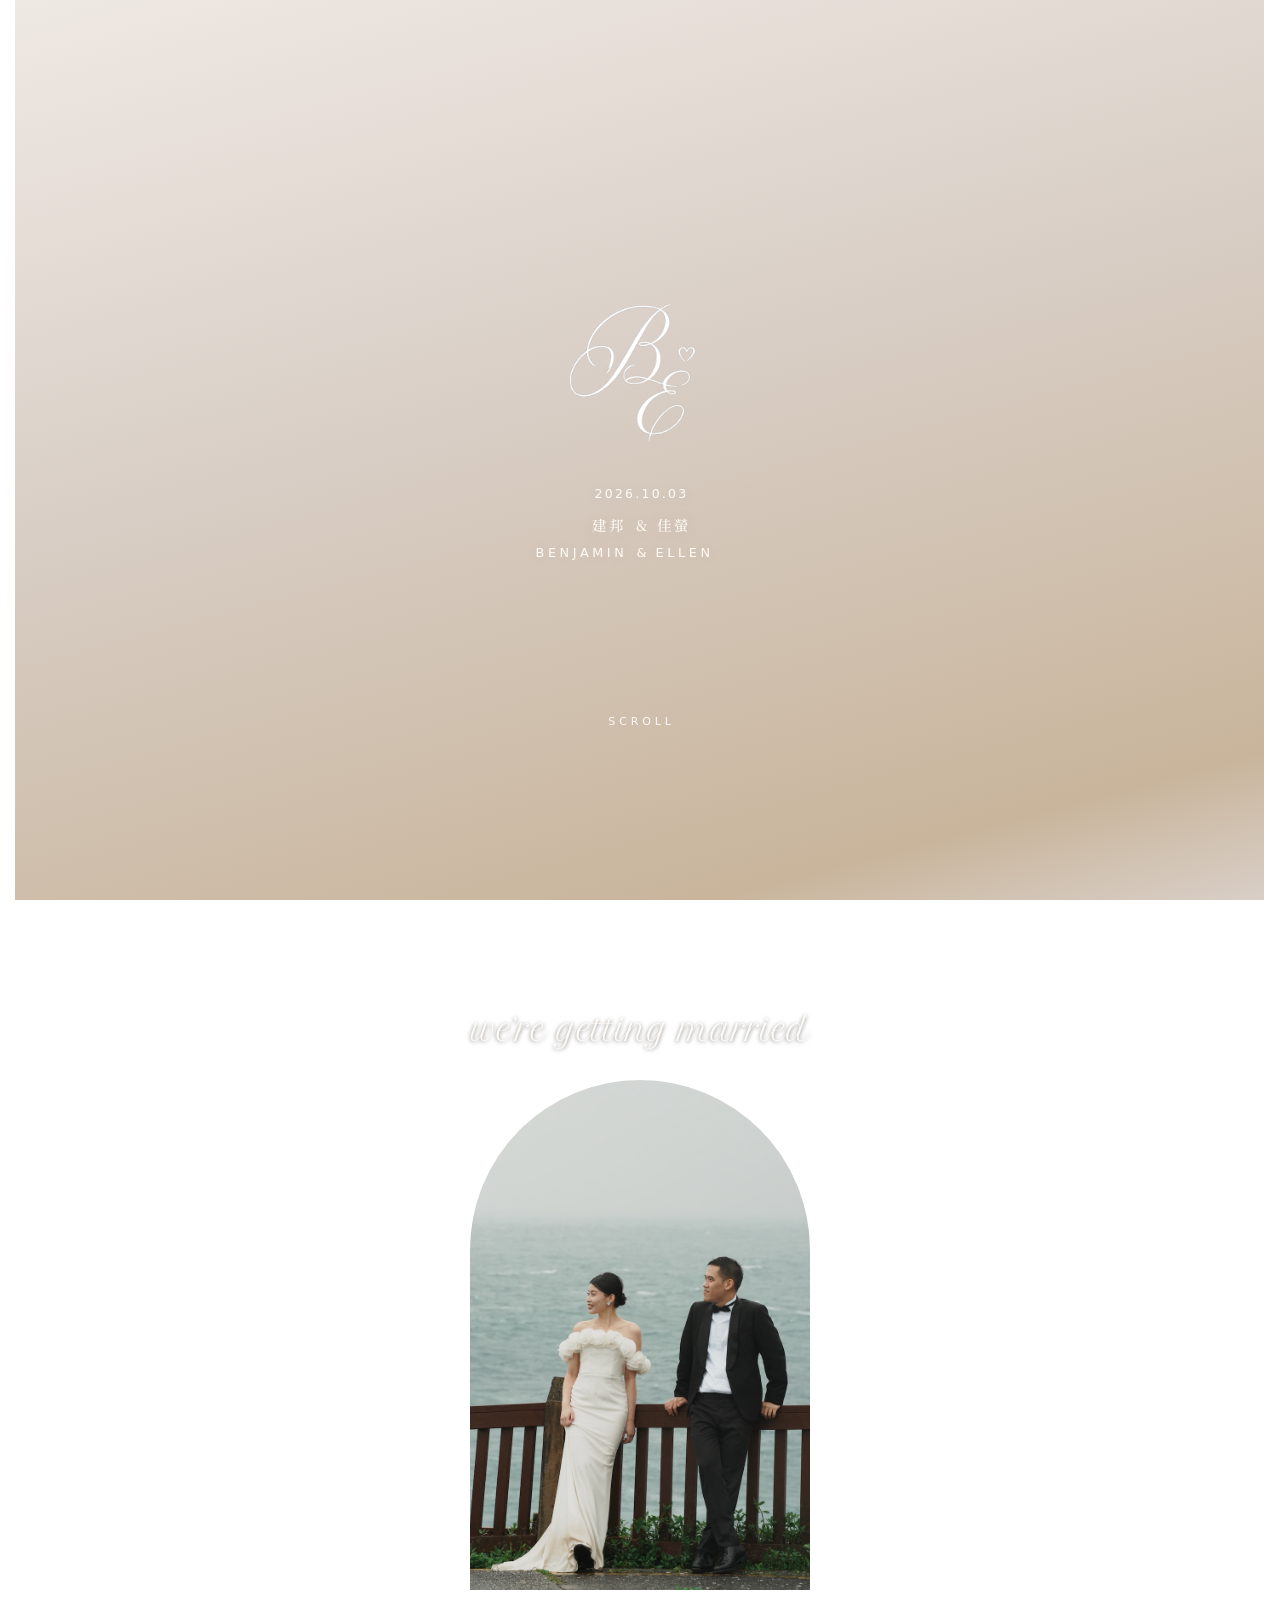
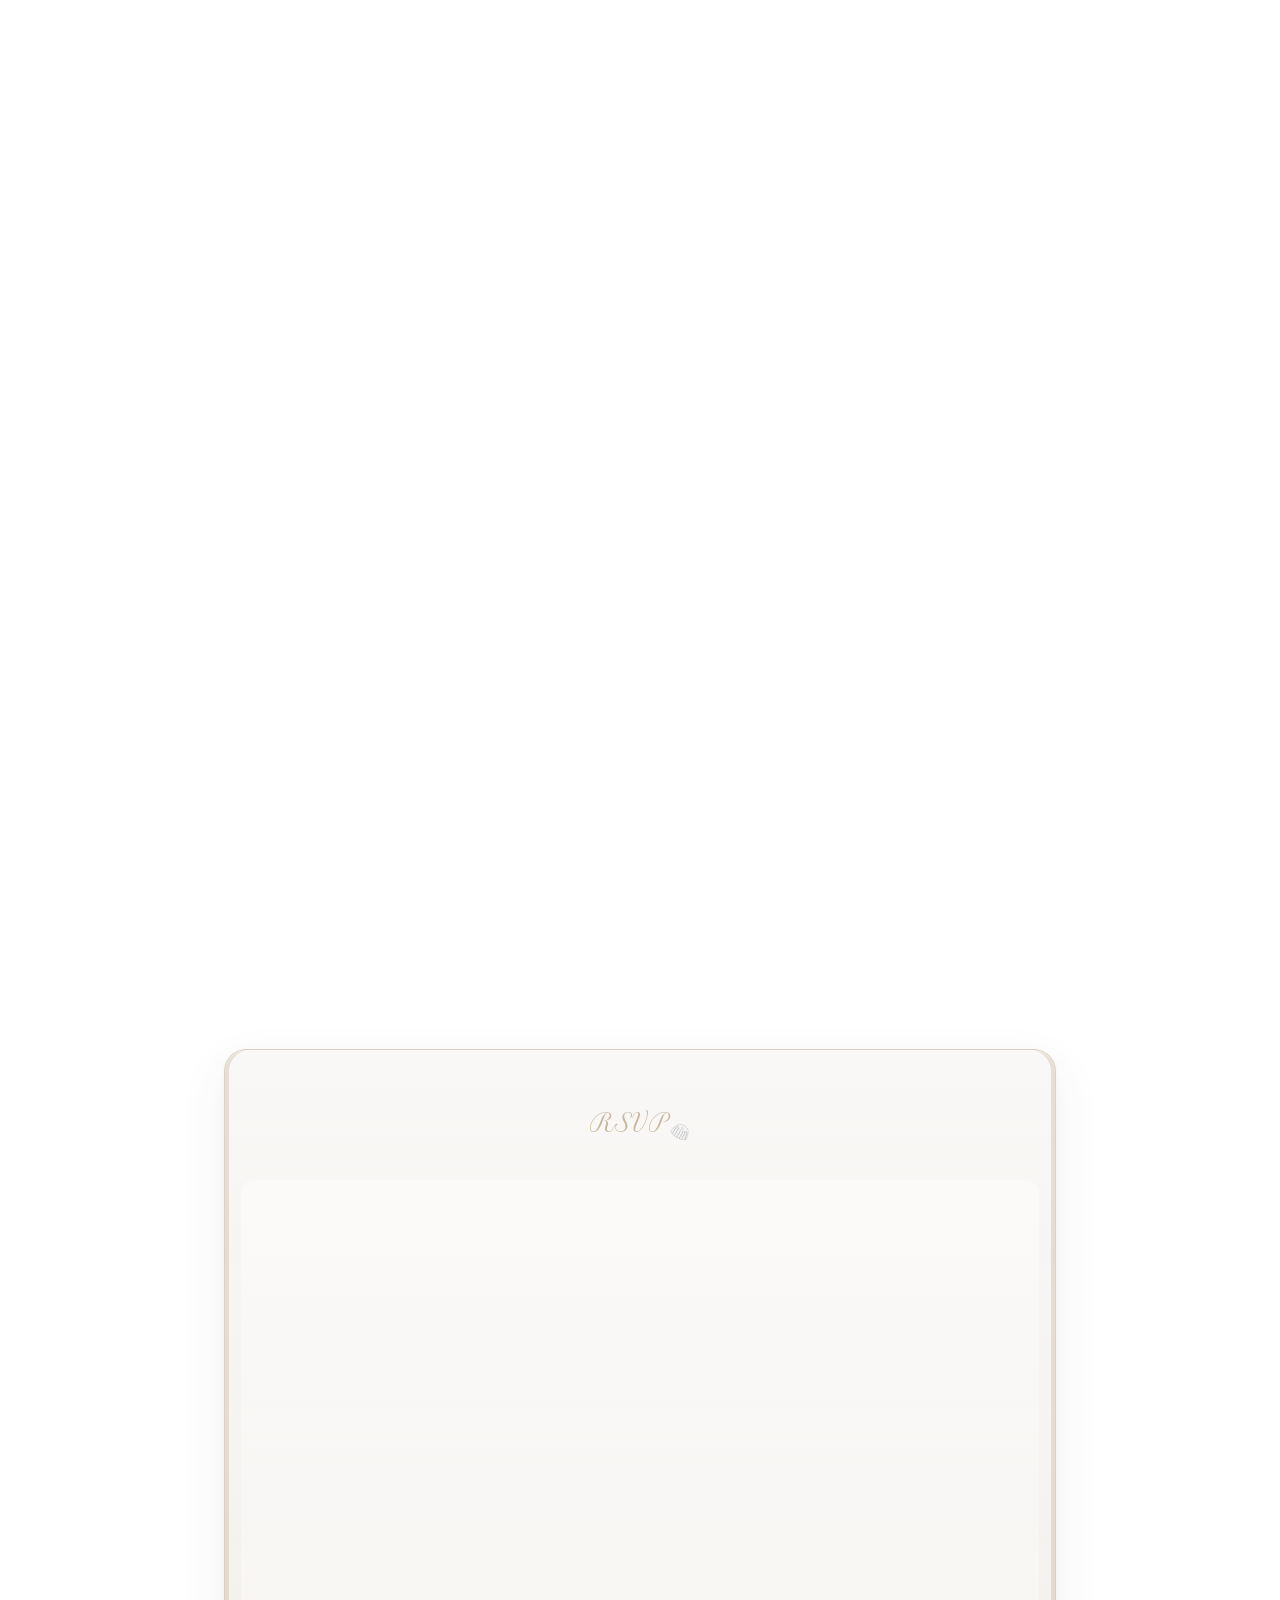
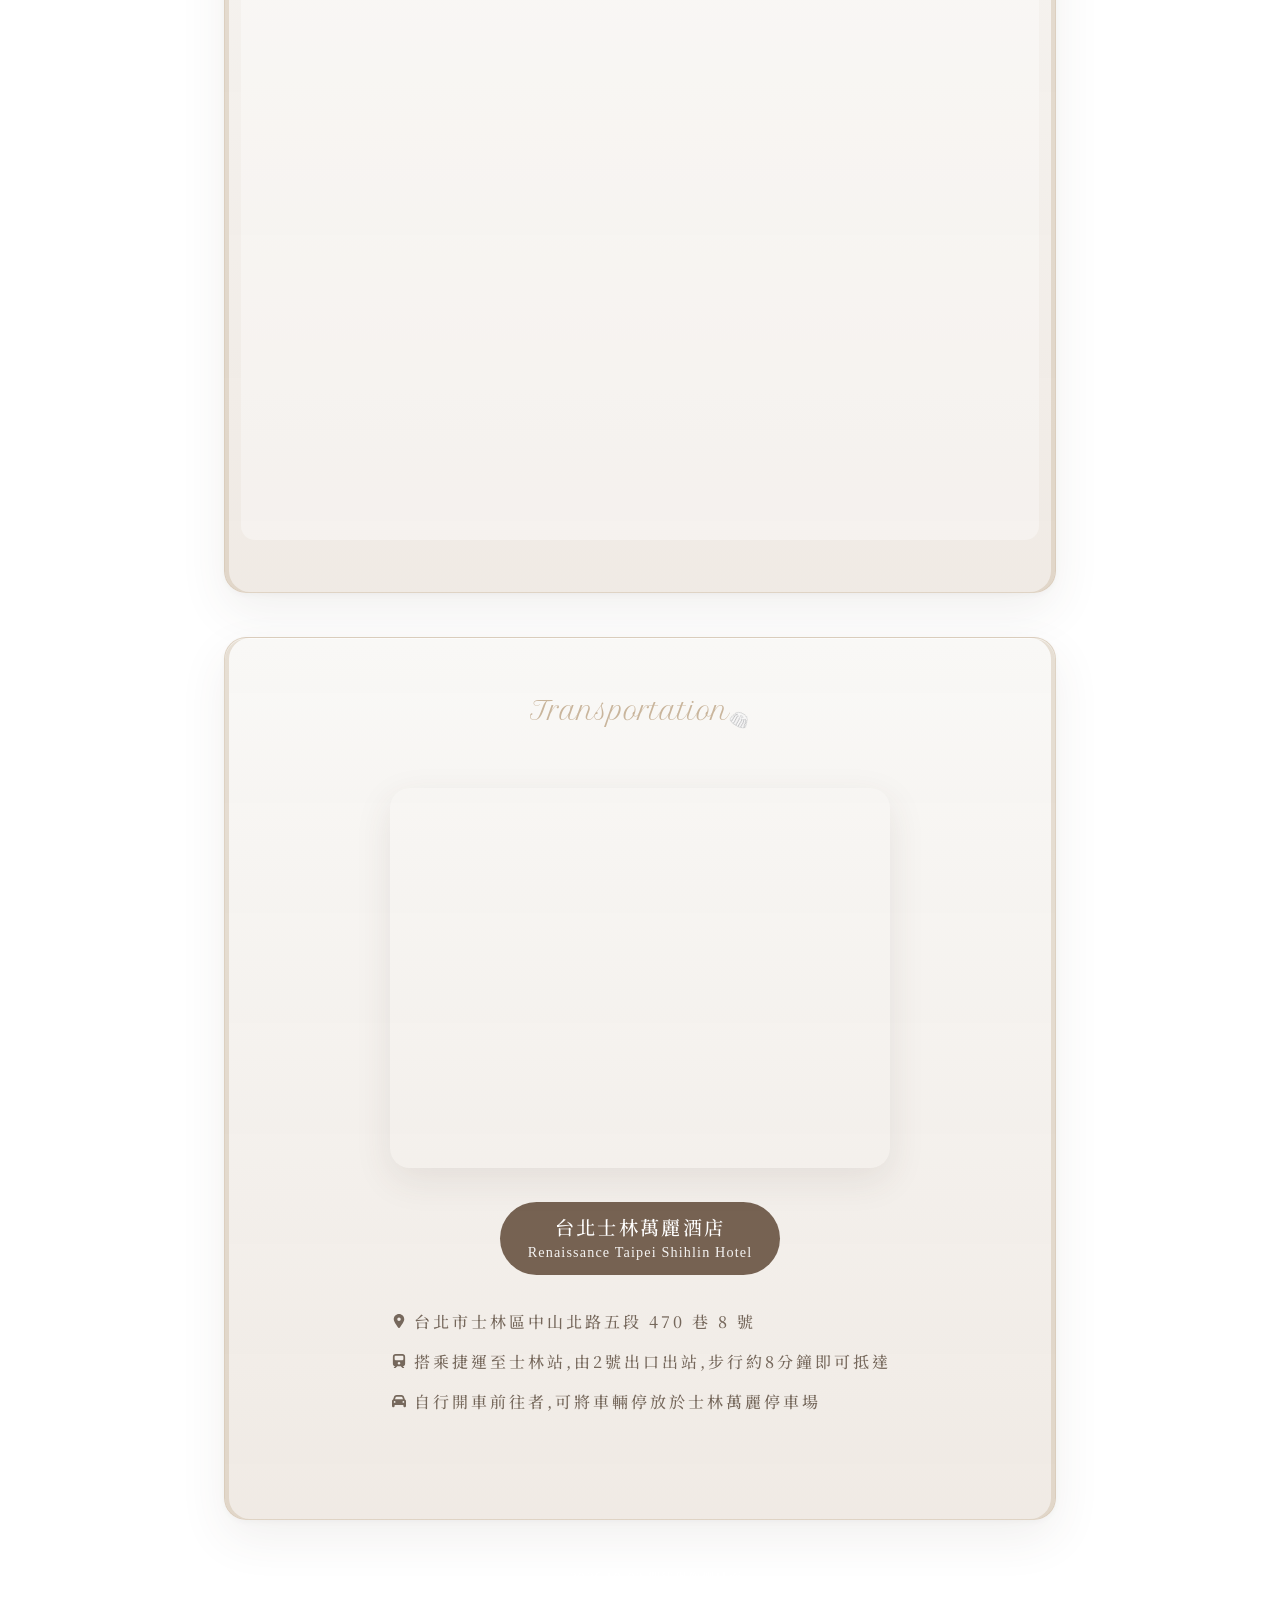
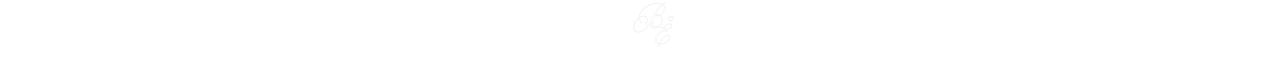
==== form/index.html @ 14128d51 "Initial commit" ====
<!DOCTYPE html>
<html lang="zh-Hant">
  <head>
    <meta charset="utf-8" />
    <meta name="viewport" content="width=device-width, initial-scale=1.0, viewport-fit=cover" />
    <title>Benjamin and Ellen｜邀請與 RSVP</title>
    <meta name="description" content="Save the Date for the wedding of Benjamin and Ellen!" />
    <meta property="og:title" content="Benjamin and Ellen" />
    <!-- If you use a custom domain, replace https://benjamintu.github.io/wedding below -->
    <meta property="og:url" content="https://benjamintu.github.io/wedding/form/" />
    <meta property="og:image" content="https://benjamintu.github.io/wedding/images/logo.png" />
    <meta property="og:image:secure_url" content="https://benjamintu.github.io/wedding/images/logo.png" />
    <meta property="og:image:width" content="1536" />
    <meta property="og:image:height" content="1024" />
    <meta property="og:image:type" content="image/png" />
    <meta name="twitter:card" content="summary_large_image" />
    <meta name="twitter:image" content="https://benjamintu.github.io/wedding/images/logo.png" />
    <meta property="og:description" content="Save the Date for the wedding of Benjamin and Ellen!" />
    <meta name="robots" content="noindex,nofollow" />
    <link rel="stylesheet" href="../css/wedding.css" />
    <link rel="stylesheet" href="../css/panels.css" />
    <script>
      window.WEDDING_CONFIG = {
        dateIso: "2026-10-03T16:30:00",
        rsvpFormEmbedUrl:
          "https://docs.google.com/forms/d/e/1FAIpQLSee29x5BeIaXxvCMAfDQxx_AzlDb5JqcPlQtm8D0gWUDHFzOQ/viewform?embedded=true",
        rsvpScriptUrl:
          "https://script.google.com/macros/s/AKfycbyqMrjhvCJE7DsLeh2AKKlAhJlxsNsJy94BWYkl69ep7OAdkjcweGwGJIkZuR6HlV4jDw/exec",
        rsvpFormResponseUrl: "",
        rsvpFormEntries: null,
      };
    </script>
  </head>
  <body>
    <div class="bg" id="homebg"></div>
    <div class="bg" id="secondbg"></div>

    <audio loop preload="auto">
      <source src="https://example.com/placeholder-audio.mp3" type="audio/mpeg" />
      Your browser does not support the audio element.
    </audio>

    <header id="header">
      <img
        class="header__monogram"
        src="../images/logo.png"
        alt=""
        width="3000"
        height="200"
      />
      <h1 class="header__title">
        <span class="header__date">2026.10.03</span>
        <span class="header__names header__names--aligned" lang="zh-Hant">
          <span class="header__name-part">建邦</span>
          <span class="header__name-amp">&amp;</span>
          <span class="header__name-part">佳螢</span>
        </span>
        <span class="header__names header__names--aligned">
          <span class="header__name-part">Benjamin</span>
          <span class="header__name-amp">&amp;</span>
          <span class="header__name-part">Ellen</span>
        </span>
      </h1>
      <a class="header__scroll" href="javascript:void(0)" onclick="JumpTo('invite')">
        <p class="header__scroll-label">Scroll</p>
        <div id="scroll-line"></div>
      </a>
    </header>

    <div id="invite" class="invite panel-card panel-card--invite">
      <div>
        <h2 id="invite-heading" class="">we’re getting married</h2>
        <div class="invite-img"></div>
      </div>
      <p class="">
        誠摯邀請您於 2026.10.03（六）<br />
        蒞臨台北士林萬麗酒店<br />與我們一同分享這份喜悅
      </p>
    </div>

    <div id="intro" class="panel-card panel-card--invite">
      <div class="intro-box intro-box--unified">
        <figure class="intro-photo">
          <img src="../images/invite2.png" alt="" width="908" height="1198" loading="lazy" />
        </figure>
        <div class="intro-content intro-content--unified">
          <p lang="zh-Hant">
            <span class="intro-content__lede">「古靈精怪的她 x 溫暖幽默的他」</span>
            <span class="intro-content__divider" aria-hidden="true">✦──────── ♥ ────────✦</span>
            橫跨七年的遠距離歲月，我們隔著螢幕與城市，陪伴彼此、見證了最青澀的成長。<br />
            就在相識的第十年，我們決定帶著這份無可取代的默契，堅定地邁向人生下一個篇章.ᐟ.ᐟ
          </p>
        </div>
      </div>
    </div>

    <div id="RSVP" class="RSVP panel-card panel-card--cream">
      <h2>RSVP</h2>
      <div id="RSVParea" class="rsvp-embed-wrap">
        <iframe
          id="rsvp-google-form"
          class="rsvp-google-form-frame"
          title="婚禮 RSVP 表單"
          loading="lazy"
          hidden
        ></iframe>
        <p id="rsvp-embed-unconfigured" class="rsvp-embed-placeholder" role="status" hidden>
          請在頁面中的 <code>WEDDING_CONFIG.rsvpFormEmbedUrl</code> 貼上 Google 表單的嵌入網址（表單編輯畫面 → 傳送 → 嵌入 HTML → 複製
          <code>iframe</code> 的 <code>src</code>）。
        </p>
        <script>
          (function () {
            var cfg = window.WEDDING_CONFIG || {};
            var url = String(cfg.rsvpFormEmbedUrl || "").trim();
            var iframe = document.getElementById("rsvp-google-form");
            var hint = document.getElementById("rsvp-embed-unconfigured");
            if (!iframe) return;
            if (url) {
              if (url.indexOf("docs.google.com/forms") !== -1 && url.indexOf("embedded=true") === -1) {
                url += (url.indexOf("?") === -1 ? "?" : "&") + "embedded=true";
              }
              iframe.src = url;
              iframe.removeAttribute("hidden");
              if (hint) hint.setAttribute("hidden", "");
            } else {
              iframe.setAttribute("hidden", "");
              if (hint) hint.removeAttribute("hidden");
            }
          })();
        </script>
      </div>
    </div>

    <div id="transportation" class="panel-card panel-card--cream">
      <h2>Transportation</h2>
      <div id="transportation-box">
        <div class="map map--embed">
          <iframe
            title="台北士林萬麗酒店（婚宴會場）"
            width="600"
            height="380"
            style="border: 0"
            loading="lazy"
            allowfullscreen
            referrerpolicy="no-referrer-when-downgrade"
            src="https://www.google.com/maps/embed?pb=!1m18!1m12!1m3!1d3614.7580642!2d121.5292725!3d25.0932318!2m3!1f0!2f0!3f0!3m2!1i1024!2i768!4f13.1!3m3!1m2!1s0x3442aea38840c8d1%3A0x8b304b3001673820!2sRenaissance%20Taipei%20Shihlin%20Hotel!5e0!3m2!1szh-TW!2stw!4v1700000000000!5m2!1szh-TW!2stw"
          ></iframe>
        </div>
        <div id="transportation-content">
          <div class="theplace">
            <a
              class="map-open-link"
              href="https://maps.app.goo.gl/BJDL7HwtyefeuzyX6"
              target="_blank"
              rel="noopener noreferrer"
            >
              <span class="theplace__zh" lang="zh-Hant">台北士林萬麗酒店</span>
              <span class="theplace__en" lang="en">Renaissance Taipei Shihlin Hotel</span>
            </a>
          </div>
          <div class="guide">
            <div>
              <svg xmlns="http://www.w3.org/2000/svg" viewBox="0 0 384 512" fill="currentColor" width="14px" height="14px" style="padding-top: 7px">
                <path
                  d="M215.7 499.2C267 435 384 279.4 384 192C384 86 298 0 192 0S0 86 0 192c0 87.4 117 243 168.3 307.2c12.3 15.3 35.1 15.3 47.4 0zM192 128a64 64 0 1 1 0 128 64 64 0 1 1 0-128z"
                ></path>
              </svg>
            </div>
            <div>台北市士林區中山北路五段 470 巷 8 號</div>

            <div>
              <svg xmlns="http://www.w3.org/2000/svg" viewBox="0 0 448 512" fill="currentColor" width="14px" height="14px" style="padding-top: 7px">
                <path
                  d="M96 0C43 0 0 43 0 96L0 352c0 48 35.2 87.7 81.1 94.9l-46 46C28.1 499.9 33.1 512 43 512l39.7 0c8.5 0 16.6-3.4 22.6-9.4L160 448l128 0 54.6 54.6c6 6 14.1 9.4 22.6 9.4l39.7 0c10 0 15-12.1 7.9-19.1l-46-46c46-7.1 81.1-46.9 81.1-94.9l0-256c0-53-43-96-96-96L96 0zM64 96c0-17.7 14.3-32 32-32l256 0c17.7 0 32 14.3 32 32l0 96c0 17.7-14.3 32-32 32L96 224c-17.7 0-32-14.3-32-32l0-96zM224 288a48 48 0 1 1 0 96 48 48 0 1 1 0-96z"
                ></path>
              </svg>
            </div>
            <div>
              搭乘捷運至士林站,由2號出口出站,步行約8分鐘即可抵達 <br />
            </div>
            <div>
              <svg xmlns="http://www.w3.org/2000/svg" viewBox="0 0 512 512" fill="currentColor" width="14px" height="14px" style="padding-top: 7px">
                <path
                  d="M135.2 117.4L109.1 192l293.8 0-26.1-74.6C372.3 104.6 360.2 96 346.6 96L165.4 96c-13.6 0-25.7 8.6-30.2 21.4zM39.6 196.8L74.8 96.3C88.3 57.8 124.6 32 165.4 32l181.2 0c40.8 0 77.1 25.8 90.6 64.3l35.2 100.5c23.2 9.6 39.6 32.5 39.6 59.2l0 144 0 48c0 17.7-14.3 32-32 32l-32 0c-17.7 0-32-14.3-32-32l0-48L96 400l0 48c0 17.7-14.3 32-32 32l-32 0c-17.7 0-32-14.3-32-32l0-48L0 256c0-26.7 16.4-49.6 39.6-59.2zM128 288a32 32 0 1 0 -64 0 32 32 0 1 0 64 0zm288 32a32 32 0 1 0 0-64 32 32 0 1 0 0 64z"
                ></path>
              </svg>
            </div>
            <div>
              自行開車前往者,可將車輛停放於士林萬麗停車場 <br />
            </div>
          </div>
        </div>
      </div>
    </div>

    <footer class="panel-card--footer">
      <div>2026.10.03 期待與你們見面</div>
      <img
        class="footer__monogram"
        src="../images/logo.png"
        alt=""
        width="3000"
        height="200"
      />
    </footer>

    <script src="../js/jquery-3.4.1.js"></script>
    <script src="../js/wedding.js"></script>
  </body>
</html>
---- css/wedding.css ----
@import url('https://fonts.googleapis.com/css2?family=Aboreto&family=Noto+Serif+TC:wght@400;500;600;700;900&family=Petit+Formal+Script&display=swap');

/* Palette: c1 lightest → c4 accent (body text uses harmonized ink for contrast) */
:root {
  --c1: 249, 248, 246;
  --c2: 239, 233, 227;
  --c3: 217, 207, 199;
  --c4: 201, 181, 156;
  --mt-latte: rgb(var(--c3));
  --mt-cream: rgb(var(--c1));
  --mt-shadow: rgb(var(--c2));
  --mt-pearl: rgb(var(--c2));
  --mt-accent: rgb(var(--c4));
  --mt-tea: rgb(128, 112, 98);
  --mt-ink: rgb(118, 104, 92);
  --bg-mask-2: linear-gradient(
    158deg,
    transparent 0%,
    rgba(0, 0, 0, 0.2) 22%,
    rgba(0, 0, 0, 0.88) 48%,
    rgba(0, 0, 0, 1) 62%,
    rgba(0, 0, 0, 1) 100%
  );
  --bg-mask-3: linear-gradient(
    168deg,
    transparent 0%,
    rgba(0, 0, 0, 0.18) 20%,
    rgba(0, 0, 0, 0.92) 44%,
    rgba(0, 0, 0, 1) 58%,
    rgba(0, 0, 0, 1) 100%
  );
}

html{scroll-behavior: smooth;}
body,html{height: 100%;}

body{
    margin: 0;
    padding: 0;
    font-family: 'Aboreto','Noto Serif TC',serif;
    color: var(--mt-ink);
    background-color: var(--mt-latte);
    text-align: center;
    text-indent: 3px;
    letter-spacing: 3px;
    font-size: 14px;
    font-weight: 600;
    line-height: 2;
}

::selection{
    color: var(--mt-ink);
    background-color: rgba(var(--c4), 0.35);
}

h1{
    font-size: 12px;
    margin-top: 50px;
    font-weight: 900;
}

h2{
    font-size: 25px;
    font-family: 'Petit Formal Script', cursive;
    font-weight: 400;
    letter-spacing: 0;
}

header{
    width: 100%;
    min-height: 100vh;
    min-height: 100dvh;
    position: relative;
    display: flex;
    flex-direction: column;
    justify-content: center;
    align-items: center;
    color: rgb(255, 255, 255);
    overflow: hidden;
    box-sizing: border-box;
    padding: 2rem 1.25rem 6rem;
}

header img:not(.header__monogram){
    width: min(250px, 72vw);
    margin: 0 auto;
    pointer-events: none;
    user-select:none;    
    -webkit-user-select:none;
    -moz-user-select:none;
    -o-user-select:none;
}

header a,
header .header__scroll{
    position: absolute;
    display: flex;
    flex-direction: column;
    align-items: center;
    height: 110px;
    bottom: 5.5rem;
    text-decoration: none;
    color: rgba(255, 255, 255,0.9);
}

header a p,
header .header__scroll-label{
    font-size: 11px;
    letter-spacing: 0.35em;
    padding-bottom: 10px;
    text-transform: uppercase;
    font-family: system-ui, -apple-system, "Segoe UI", sans-serif;
    font-weight: 500;
}

#scroll-line{
    display: block;
    height: 0;
    border-left: 1px solid rgba(255, 255, 255, 0.3);
    animation-name: scroll-line;
    animation-iteration-count: infinite;
    animation-duration: 1s;
}

@keyframes scroll-line{
    0% {
        height: 0;
    }
    100% {
        height: 60px;
    }
}

.bg{
    width: 100%;
    height: 100%;
    position: fixed;
    background-size: cover;
    background-position: center;
    top: 0;
    left: 0;
    pointer-events: none;
    transition: opacity 1.15s cubic-bezier(0.4, 0, 0.2, 1);
    will-change: opacity;
}

#homebg{
    background-image: url("../images/5YI00756.JPG");
    background-position: center 100%;
    z-index: -102;
    opacity: 1;
}
#secondbg{
    background-image: url("../images/5YI01374.JPG");
    background-position: center center;
    z-index: -101;
    opacity: 0;
    filter: blur(12px);
    transform: scale(1.08);
    transform-origin: center center;
}

@media (prefers-reduced-motion: reduce) {
    .bg {
        transition-duration: 0.01ms;
    }

    #scroll-line {
        animation: none;
        height: 40px;
    }

    #secondbg {
        filter: blur(4px);
    }
}


#intro{
    padding: 0;
    display: flex;
    flex-wrap: wrap;
    justify-content: center;
    background-color: transparent;
    overflow: hidden;
}

.intro-box{
    display: flex;
    flex-direction: column;
    align-items: center;
    position: relative;
    background-color: rgba(228, 216, 200);
    border-radius: 8px;
    padding: 100px 50px 50px 50px;
    margin: 150px 40px;
    width: 270px;
    opacity: 0;
    transform: translateY(100px);
    transition: 1s;
}

.intro-box.intro-box--unified{
    align-items: center;
    padding: 0;
    margin: 0 auto;
    width: min(42rem, 100%);
    max-width: 100%;
}

.intro-box.active{
    opacity: 1;
    transform: translateY(0);
}

.intro-content{
    text-align: left;
    text-indent: 0;
    opacity: 0;
    transition: 1.5s;
}

.intro-content.active{
    opacity: 1;
}

#invite{
    padding: 100px 0;
    display: flex;
    flex-direction: column;
    align-items: center;
    color: var(--mt-ink);
    background-color: transparent;
    overflow: hidden;
}

#invite div{
    position: relative;
    width: 350px;
}

.invite-img{
    width: 60%;
    max-width: 210px;
    aspect-ratio: 1 / 1.5;
    border-radius: 200px 200px 0 0;
    margin: auto;
    background-image: url('../images/invite.png');
    background-size: cover;
    background-position: 50% 50%;
}

#invite h2{
    position: relative;
    font-size: 28px;
    width: 100%;
    margin: 0 0 1.25rem 0;
    text-align: center;
    opacity: 0;
    transition: 0.7s;
    transform: translateY(50px);
}

#invite h2.active{
    opacity: 1;
    transform: translateY(0);
}


#invite p{
    padding: 30px 20px 0 20px;
    text-indent: 6px;
    letter-spacing: 6px;
    opacity: 0;
    transition: 0.7s;
    transition-delay: 0.1s;
    transform: translateY(50px);
}

#invite p.active{
    opacity: 1;
    transform: translateY(0);
}

#schedule:not(.panel-card) {
    position: relative;
    padding: 50px 0 150px 0;
    background-color: var(--mt-latte);
    overflow: hidden;
}

#timeline{
    position: relative;
    margin: auto;
    padding-top: 50px;
    display: grid;
    grid-auto-columns: 1fr;
    grid-template-areas: 
      'time1 activity1'
      'time2 activity2'
      'time3 activity3'
      'time4 activity4'
      'time5 activity5';
    width: 250px;
    row-gap: 50px;
    justify-content: center;
}

#timeline::before{
    content: '';
    position: absolute;
    width: 0;
    height: 85%;
    top: 90px;
    left: 25%;
    border-left: 1px solid var(--mt-tea);
}


#timeline div{
    display: flex;
    align-items: center;
    justify-content: center;

}

.time{
    font-size: 12px;
    width: 75px;
    height: 70px;
    border-radius: 50%;
    padding-top: 5px;
    line-height: 1.5;
    justify-self: center;
    color: rgb(255, 255, 255);
    background-color: var(--mt-tea);
    transform: scale(0.7);
}

.time.active{
    animation-name: time-animation;
    animation-duration: 1.5s;
    animation-fill-mode: forwards;
}

@keyframes time-animation{
    0%{ transform: scale(0.7); }
    50%{ transform: scale(1); }
    100%{ transform: scale(0.9); }
}

.activity{
    letter-spacing: 8px;
}

#time1{
    grid-area: time1;
}

#time2{
    grid-area: time2;
}

#time3{
    grid-area: time3;
}

#time4{
    grid-area: time4;
}

#time5{
    grid-area: time5;
}

#activity1{
    grid-area: activity1;
}

#activity2{
    grid-area: activity2;
}

#activity3{
    grid-area: activity3;
}

#activity4{
    grid-area: activity4;
}

#activity5{
    grid-area: activity5;
}

#transportation:not(.panel-card) {
    background-color: var(--mt-latte);
}

/* #transportation.panel-card h2 + canelé: panels.css */

#transportation-box{
    padding: 0;
    background: none;
    background-color: transparent;
    display: flex;
    flex-direction: column;
    flex-wrap: nowrap;
    align-items: center;
    justify-content: center;
    position: relative;
}

#transportation-box::before,
#transportation-box::after{
    content: none;
}


.map{
    width: 90%;
    max-width: 500px;
    position: relative;
    margin: 20px 0;
    display: flex;
    justify-content: center;
    align-items: center;
}

.map img{
    width: 100%;
    display: block;
}

.map a{
    position: absolute;
    opacity: 1;
    display: flex;
    align-items: center;
    justify-content: center;
    color: rgb(58, 48, 42);
    background-color: rgba(132, 110, 92, 0.8);
    text-decoration: none;
    top: 0;
    left: 0;
    width: 100%;
    height: 100%;
    border-radius: 20px;
    transition: opacity 1.5s;
}

.map a.active{
    opacity: 0;
    transition: 2s 1s;
}

.map:hover a{
    animation: maphint 1s forwards;
}

@keyframes maphint{
    from{
        opacity: 0;
    }to{
        opacity: 1;
    }
}

#transportation-content {
    display: flex;
    flex-direction: column;
    justify-content: center;
}

.guide{
    text-align: left;
    text-indent: 0;
    padding: 20px 0 0 10px;
    display: grid;
    grid-template-columns: 25px auto;
    row-gap: 15px;
    opacity: 0;
    transform: translateY(100px);
    transition: 1s;
}

.guide.active{
    opacity: 1;
    transform: translateY(0);
}


#dresscode:not(.panel-card) {
    padding: 200px 0;
    position: relative;
    background-color: var(--mt-latte);
    overflow: hidden;
}


.dresscode-box{
    width: 0px;
    margin: auto;
    position: relative;
    opacity: 0;
    transition: 1s;
}

.dresscode-box.active{
    opacity: 1;
    width: 320px;
}

.dresscode-box h2{
    position: absolute;
    top:-25px;
    left: 50%;
    transform: translate(-50%,-50%);
    white-space: nowrap;
    z-index: 2;
}



#dresscode-content{
    background-color: rgb(198, 186, 170);
    width: 90%;
    height: 90%;
    margin: auto;
    white-space: nowrap;
    position: relative;
}

#dresscode-content::after{
    position: absolute;
    content: '';
    border: 1px solid var(--mt-latte);
    width: calc(100% - 20px);
    height: calc(100% - 20px);
    top: 10px;
    left: 10px;
}

#dresscode-grid{
    display: grid;
    grid-template-columns: auto auto;
    gap: 20px;
    padding: 50px 40px;
    align-items: center;
    justify-content: center;
}

.circle{
    width: 60px;
    height: 60px;
    border-radius: 50%;
}

#circle1{
    background-color: rgb(248, 240, 232);
}

#circle2{
    background-color: rgb(232, 218, 204);
}

#circle3{
    background-color: rgb(108, 88, 74);
}

#circle4{
    background-color: rgb(78, 66, 58);
}


.photo-video:not(.panel-card) {
    position: relative;
    background-color: var(--mt-latte);
    padding: 0 0 150px 0;
    overflow: hidden;
}



.photo{
    position: relative;
    background-size: cover;
    background-repeat: no-repeat;
    background-position: center;
    background-image: url("https://placehold.co/400x540/edeae4/6b5344.webp?text=Photo");
    width: 200px;
    height: 270px;
    border-radius: 130px 130px 0 0;
    box-shadow:
        0 14px 0 rgba(var(--c4), 0.42),
        0 10px 32px rgba(80, 62, 48, 0.1);
    margin: 0 auto 200px auto;
    opacity: 0;
    transform: translate(-50px);
}

.photo.active{
    opacity: 1;
    transform: translate(0);
    transition: 1s;
}

.photo a:link, .photo a:visited{
    position: absolute;
    left: 50%;
    bottom: -80px;
    transform: translateX(-50%);
    width: max-content;
    max-width: calc(100vw - 3rem);
    white-space: nowrap;
    color: rgba(255, 255, 255,0.8);
    border: 1px solid var(--mt-tea);
    background-color: var(--mt-tea);
    text-decoration: none;
    font-weight: 900;
    padding: 10px 20px;
    border-radius: 70px;
    transition: background 0.5s ease, color 0.5s ease, border-color 0.5s ease, transform 0.5s ease;
}

.photo a:hover, .photo a:active{
    color: var(--mt-tea);
    border: 1px solid var(--mt-tea);
    background-color: var(--mt-latte);
    transform: translateX(-50%);
}

/* Inline album on .photo-video.panel-card (scroll reveal) */
#photo-gallery.photo-gallery-inline{
    text-indent: 0;
    width: 100%;
    max-width: 36rem;
    margin: 0 auto;
    padding: 0 0.25rem 0.5rem;
    box-sizing: border-box;
    opacity: 0;
    transform: translateY(16px);
}

#photo-gallery.photo-gallery-inline.active{
    opacity: 1;
    transform: translate(0);
    transition: opacity 1s ease, transform 1s ease;
}

.album-gallery{
    text-align: center;
}

.album-stack{
    position: relative;
    display: block;
    width: min(268px, 78vw);
    aspect-ratio: 4 / 5;
    margin: 0 auto 0.35rem;
    padding: 0;
    border: 0;
    background: transparent;
    cursor: zoom-in;
    font: inherit;
    transition: transform 0.25s ease;
    touch-action: pan-x pan-y pinch-zoom;
}

.album-stack:hover{
    transform: translateY(-3px);
}

.album-stack:focus-visible{
    outline: 2px solid var(--mt-tea);
    outline-offset: 6px;
    border-radius: 14px;
}

.album-stack__layer{
    position: absolute;
    left: 50%;
    top: 50%;
    width: 92%;
    height: 92%;
    margin: 0;
    border-radius: 11px;
    background-size: cover;
    background-position: center;
    background-color: rgba(var(--c3), 0.85);
    box-shadow: 0 6px 18px rgba(40, 30, 24, 0.14);
    pointer-events: none;
}

.album-stack__layer--3{
    z-index: 1;
    transform: translate(-50%, -50%) rotate(-9deg) translate(-10px, 8px) scale(0.94);
    opacity: 0.92;
}

.album-stack__layer--2{
    z-index: 2;
    transform: translate(-50%, -50%) rotate(6deg) translate(12px, -6px) scale(0.96);
    opacity: 0.96;
}

.album-stack__layer--1{
    z-index: 3;
    transform: translate(-50%, -50%) rotate(-3deg) translate(-4px, 4px) scale(0.98);
}

.album-stack__top{
    position: relative;
    z-index: 4;
    display: block;
    width: 92%;
    height: 92%;
    margin: 4% auto 0;
    object-fit: cover;
    border-radius: 11px;
    box-shadow: 0 14px 32px rgba(40, 30, 24, 0.22);
    pointer-events: none;
}

.album-stack__hint{
    margin: 0.65rem 0 0;
    font-size: 11px;
    letter-spacing: 0.12em;
    color: var(--mt-ink);
    opacity: 0.78;
    text-indent: 0;
}

.album-lightbox{
    position: fixed;
    inset: 0;
    z-index: 200;
    display: flex;
    flex-direction: column;
    align-items: center;
    justify-content: center;
    padding: env(safe-area-inset-top, 0) env(safe-area-inset-right, 0) env(safe-area-inset-bottom, 0)
        env(safe-area-inset-left, 0);
    box-sizing: border-box;
}

.album-lightbox[hidden]{
    display: none !important;
}

.album-lightbox__backdrop{
    position: absolute;
    inset: 0;
    background: rgba(22, 16, 12, 0.88);
    backdrop-filter: blur(6px);
    -webkit-backdrop-filter: blur(6px);
}

.album-lightbox__close{
    position: absolute;
    top: max(12px, env(safe-area-inset-top));
    right: max(14px, env(safe-area-inset-right));
    z-index: 3;
    width: 2.75rem;
    height: 2.75rem;
    padding: 0;
    border: 1px solid rgba(255, 252, 248, 0.35);
    border-radius: 50%;
    background: rgba(40, 32, 28, 0.55);
    color: rgba(255, 252, 248, 0.95);
    font-size: 1.65rem;
    line-height: 1;
    cursor: pointer;
    font-family: inherit;
    transition: background 0.2s ease, transform 0.2s ease;
}

.album-lightbox__close:hover,
.album-lightbox__close:focus-visible{
    background: rgba(80, 68, 58, 0.75);
    outline: none;
}

.album-lightbox__nav{
    position: absolute;
    top: 50%;
    z-index: 3;
    transform: translateY(-50%);
    width: 2.75rem;
    height: 2.75rem;
    padding: 0;
    border: 1px solid rgba(255, 252, 248, 0.3);
    border-radius: 50%;
    background: rgba(40, 32, 28, 0.45);
    color: rgba(255, 252, 248, 0.95);
    font-size: 1.85rem;
    line-height: 1;
    cursor: pointer;
    font-family: inherit;
    transition: background 0.2s ease;
}

.album-lightbox__nav:hover,
.album-lightbox__nav:focus-visible{
    background: rgba(80, 68, 58, 0.65);
    outline: none;
}

.album-lightbox__nav--prev{
    left: max(10px, env(safe-area-inset-left));
}

.album-lightbox__nav--next{
    right: max(10px, env(safe-area-inset-right));
}

.album-lightbox__stage{
    position: relative;
    z-index: 2;
    display: flex;
    align-items: center;
    justify-content: center;
    width: 100%;
    max-width: min(96vw, 1200px);
    max-height: min(82vh, 900px);
    padding: 3rem 3.25rem 2.5rem;
    box-sizing: border-box;
}

#album-lightbox-img{
    max-width: 100%;
    max-height: min(82vh, 900px);
    width: auto;
    height: auto;
    object-fit: contain;
    border-radius: 4px;
    box-shadow: 0 20px 60px rgba(0, 0, 0, 0.35);
    vertical-align: middle;
}

.album-lightbox__counter{
    position: relative;
    z-index: 2;
    margin: 0.75rem 0 0;
    padding: 0 1rem;
    font-size: 12px;
    letter-spacing: 0.16em;
    color: rgba(255, 252, 248, 0.82);
    text-indent: 0;
}

body.album-lightbox-open{
    overflow: hidden;
}

.album-credit{
    margin-top: 1.25rem;
    text-indent: 0;
    font-size: 0.6875rem;
    letter-spacing: 0.12em;
}

.album-credit a:link,
.album-credit a:visited{
    color: var(--mt-tea);
    text-decoration: underline;
}

.album-credit a:hover,
.album-credit a:active{
    color: var(--mt-ink);
}

iframe{
    width: 90%;
}

.countdown-area:not(.panel-card) {
    background-color: var(--mt-latte);
    padding: 0 10px 100px 10px;
    margin: auto;
    text-align: center;
    overflow: hidden;
}

.countdown-area>p{
    padding: 20px 0;
}

.countdown-area-box{
    max-width: 700px;
    margin: 20px auto 0 auto;
    display: grid;
    grid-template-columns: 1fr 1fr 1fr 1fr;
    justify-content: center;
}

.countdown-area-box>div{
    font-size: 21px;
    transform: translateY(-50px);
    opacity: 0;
}

.countdown-area-box>div.active{
    transform: translateY(0);
    opacity: 1;
    transition: 1.5s;
}

.countdown-area-box>div.active:nth-child(2){
    transition-delay: 0.5s;
}
.countdown-area-box>div.active:nth-child(3){
    transition-delay: 1s;
}
.countdown-area-box>div.active:nth-child(4){
    transition-delay: 1.5s;
}

#RSVP{
    overflow: hidden;
}

#RSVParea{
    max-width: 100%;
    margin: 0 auto;
}

.attend{
    position: relative;
    padding: 0 1.9rem;
    margin: 30px 10px;
    cursor: pointer;
    display: inline-block;
    font-weight: 900;
    min-height: 2.25rem;
    line-height: 2.25rem;
}

/* RSVP pair uses .attend-options layout + chrome from panels.css */
#RSVP.panel-card .attend-options .attend{
    line-height: 1.35;
}

.attend input, .hideinput input{
    position: absolute;
    opacity: 0;
}

/* Hidden until hover or checked; one canelé left, one right of the label text */
.attend img{
    position: absolute;
    width: 22px;
    height: auto;
    top: 50%;
    bottom: auto;
    opacity: 0;
    transition: opacity 0.35s ease;
    pointer-events: none;
    user-select:none;    
    -webkit-user-select:none;
    -moz-user-select:none;
    -o-user-select:none;    
}

.attend-flower1{
    left: 0;
    right: auto;
    transform: translateY(-50%) rotate(-16deg);
}

.attend-flower2{
    right: 0;
    left: auto;
    transform: translateY(-50%) rotate(22deg);
}

/* Canelés: same hover story on both pills — checked alone must not block :hover from winning */
.attend:not(:hover):not(:focus-within) input:checked ~ img{
    opacity: 0.35;
}

.attend:hover img,
.attend:focus-within img{
    opacity: 0.55;
}

.attend:hover input:checked ~ img,
.attend:focus-within input:checked ~ img{
    opacity: 1;
}

.form-grid{
    text-indent: 0;
    text-align: left;
    margin: 15px 0 ;
}


.form-title{
    font-weight: 900;
    margin-top: 50px;
}

input:not([type=submit]), select, textarea{
    width: 100%;
    box-sizing: border-box;
    padding: 8px 10px;
    letter-spacing: 2px;
    font-size: 13px;
    color: rgb(94, 78, 68);
    background-color: rgba(132, 110, 92, 0.5);
    border: none;
    border-radius: 0;
}

input:focus, select:focus, textarea:focus{
    outline: none;
}

select{
    padding: 8px 0;
    text-indent: 7px;
    height: 32px;
    -moz-appearance: none;
    -webkit-appearance: none; 
    appearance: none;
}

textarea{
    display: block;
    width: 100%;
    resize: none;
    margin-bottom: 0;
}

::placeholder{
    color: rgba(94, 78, 68, 0.7);
    font-family: 'Noto Serif TC',serif;
}

.hideinput{
    position: relative;
    padding-left: 20px;
    margin-right: 10px;
    cursor: pointer;
}

.hideinput span{
    position: absolute;
    width: 10px;
    height: 10px;
    border:1px solid var(--mt-tea);
    top: 1px;
    left: 0;
    transition: 0.5s;
}

input[type=radio] ~ span{
    border-radius: 50%;
}

.hideinput:hover span{
    background-color: rgba(132, 110, 92,0.5);
}

.hideinput input:checked ~ span{
    background-color: var(--mt-tea);
}

.AandK select{
    margin-right: 5px;
    width: calc(100% / 2 - 55px);
}

input[type=submit]{
    color: rgba(132, 110, 92, 1);
    background-color: rgba(132, 110, 92, 0);
    border: 1px solid rgba(132, 110, 92, 1);
    padding: 10px 20px;
    margin-top: 50px;
    border-radius: 20px;
    text-indent: 5px;
    letter-spacing: 5px;
    font-family: 'Noto Serif TC',serif;
    font-size: 13px;
    font-weight: 900;
    transition: 1s;
}

#loading{
    position: fixed;
    top: 50%;
    left: 50%;
    transform: translate(-50%, -50%);
    display: none;
}

#loader{
    border: 8px solid rgba(255, 255, 255, 0.5);
    border-radius: 50%;
    border-top: 8px solid rgba(255, 255, 255, 0);
    width: 70px;
    height: 70px;
    -webkit-animation: spin 1s linear infinite; /* Safari */
    animation: spin 1s linear infinite;
}
  
/* Safari */
@-webkit-keyframes spin {
    0% { -webkit-transform: rotate(0deg); }
    100% { -webkit-transform: rotate(360deg); }
}
  
@keyframes spin {
    0% { transform: rotate(0deg); }
    100% { transform: rotate(360deg); }
}

#submit-success{
    width: 100%;
    height: 100%;
    color: var(--mt-latte);
    display: none;
    justify-content: center;
    align-items: center;
    text-align: center;
    z-index: 100;
    position: fixed;
    top: 0;
    backdrop-filter: blur(2px);
    -webkit-backdrop-filter: blur(2px);
}

#submit-success h1{
    position: relative;
    font-size: 20px;
    font-weight: 900;
}

#submit-success .submit-success__email {
    position: relative;
    margin: 0.75rem 0 0;
    font-size: 13px;
    font-weight: 500;
    line-height: 1.5;
    max-width: 18rem;
    margin-left: auto;
    margin-right: auto;
}

#submit-success .submit-success__detail {
    position: relative;
    margin: 0.5rem 0 0;
    font-size: 12px;
    font-weight: 400;
    line-height: 1.45;
    max-width: 20rem;
    margin-left: auto;
    margin-right: auto;
    opacity: 0.9;
    word-break: break-word;
}

#submit-success>div{
    background-color: var(--mt-tea);
    padding: 50px 70px;
    position: relative;
}

#submit-success>div::before{
    content: '';
    position: absolute;
    border: 1px solid rgba(218, 204, 188,0.5);
    width: 95%;
    height: 95%;
    top: 50%;
    left: 50%;
    transform: translate(-50%,-50%);
}

#submit-success>div>div{
    margin: 30px 0 50px 0;
    position: relative;
}

#submit-success a:link, #submit-success a:visited{
    position: relative;
    color: var(--mt-latte);
    border: 1px solid var(--mt-latte);
    text-decoration: none;
    padding: 10px 20px;
    border-radius: 20px;
    transition: 0.5s;
}

#submit-success a:hover, #submit-success a:active{
    color: var(--mt-tea);
    background-color: var(--mt-latte);
}

footer{
    padding: 14px 0 12px;
    color: rgb(255,255,255);
    background-color: var(--mt-latte);
    display: flex;
    flex-direction: column;
    align-items: center;
    font-size: 12px;
    position: relative;
}

footer>a{
    display: flex;
    align-items: center;
    justify-content: center;
    position: absolute;
    color: rgba(255,255,255,0.7);
    background-color: var(--mt-latte);
    font-size: 10px;
    text-indent: 2px;
    text-decoration: none;
    top: -22px;
    padding: 9px 10px 0 10px;
    border-radius: 30px 30px 0 0;
}

footer div{
    padding: 2px 0;
}

footer img{
    pointer-events: none;
    user-select:none;    
    -webkit-user-select:none;
    -moz-user-select:none;
    -o-user-select:none;
}

footer div a:link, footer div a:visited{
    text-decoration: underline;
    color: rgb(255,255,255);
    transition: 0.5s;
}

footer div a:hover, footer div a:active{
    color:var(--mt-tea);
}

@media (hover){
    input[type=submit]:hover, input[type=submit]:active{
        color: rgba(218, 204, 188, 1);
        background-color: var(--mt-tea);
        cursor: pointer;
    }
}

@media screen and (min-width: 800px) {
    #timeline{    
        grid-template-areas: 
        'time1 time2 time3 time4 time5'
        'activity1 activity2 activity3 activity4 activity5';
        width: 80%;
    }
    #timeline::before{
        width: 80%;
        height: 0;
        left: 10%;
        border-top: 1px solid var(--mt-tea);
    }
    #time2{ animation-delay: 0.3s; }
    #time3{ animation-delay: 0.6s; }
    #time4{ animation-delay: 0.9s; }
    #time5{ animation-delay: 1.2s; }
    .activity{ 
        writing-mode: vertical-lr;
        align-self: start;
    }
}

@media screen and (min-width: 600px) {
    #empty{ width: 30%;}
    #dresscode-area{ width: 70%;}
    #invite h2{ font-size: 30px; }
}
---- css/panels.css ----
/* Panel cards — palette c1–c4 (249,248,246 → 239,233,227 → 217,207,199 → 201,181,156) */

:root {
  --c1: 249, 248, 246;
  --c2: 239, 233, 227;
  --c3: 217, 207, 199;
  --c4: 201, 181, 156;
  --mt-latte: rgb(var(--c3));
  --mt-cream: rgba(var(--c1), 0.98);
  --mt-cream-soft: rgba(var(--c2), 0.96);
  --mt-foam: rgba(var(--c1), 0.72);
  --mt-ink: rgb(118, 104, 92);
  --mt-border: rgba(var(--c4), 0.55);
  --panel-cream: var(--mt-cream);
  --panel-cream-border: var(--mt-border);
  --panel-ink: var(--mt-ink);
  --panel-accent: rgb(var(--c4));
  --panel-shadow: 0 18px 48px rgba(80, 62, 48, 0.08), 0 2px 8px rgba(70, 55, 42, 0.04),
    inset 0 1px 0 rgba(255, 255, 255, 0.55);
  /* Match left/right so cards don’t look shifted on wide screens */
  --panel-inset-line: inset 4px 0 0 0 rgba(var(--c4), 0.38), inset -4px 0 0 0 rgba(var(--c4), 0.38);
}

html {
  /* Balance scrollbar gutter so content doesn’t sit visually left of center */
  scrollbar-gutter: stable both-edges;
}

body {
  background: linear-gradient(
    165deg,
    rgb(var(--c2)) 0%,
    rgb(var(--c3)) 42%,
    rgb(var(--c4)) 88%,
    rgb(var(--c3)) 100%
  );
  background-attachment: fixed;
}

/* Hero: no overlay — fixed bg shows through as-is */
#header {
  background: none;
}

/* Don’t use #header > * — it overrides position:absolute on .header__scroll */
#header > .header__monogram,
#header > .header__title {
  position: relative;
  z-index: 1;
}

/*
 * logo.png 3000×2000 — keep natural aspect; max bounds + contain (no fixed ratio).
 */
#header .header__monogram {
  display: block;
  width: auto;
  height: auto;
  max-width: min(92vw, 300px);
  max-height: 200px;
  margin-inline: auto;
  object-fit: contain;
  object-position: top center;
  flex-shrink: 0;
}

#header .header__title {
  display: flex;
  flex-direction: column;
  align-items: center;
  gap: 0.5rem;
  margin: 0.5rem 0 0;
  text-align: center;
  font-size: inherit;
  font-weight: 400;
}

#header .header__date {
  font-family: system-ui, -apple-system, "Segoe UI", sans-serif;
  font-size: 0.78rem;
  font-weight: 500;
  letter-spacing: 0.18em;
  color: rgba(255, 252, 248, 0.97);
  text-shadow: 0 1px 18px rgba(80, 50, 40, 0.15);
}

#header .header__names {
  font-family: system-ui, -apple-system, "Segoe UI", sans-serif;
  font-size: clamp(0.68rem, 2.8vw, 0.8rem);
  font-weight: 500;
  letter-spacing: 0.28em;
  text-transform: uppercase;
  color: rgba(255, 250, 244, 0.99);
  text-shadow: 0 1px 20px rgba(70, 45, 35, 0.12);
  line-height: 1.45;
}

#header .header__names--aligned {
  display: grid;
  grid-template-columns: 1fr auto 1fr;
  align-items: baseline;
  justify-content: center;
  column-gap: 0.38em;
  width: clamp(13rem, 68vw, 18rem);
  margin-inline: auto;
}

#header .header__names--aligned .header__name-part:first-child {
  justify-self: end;
  text-align: right;
}

#header .header__names--aligned .header__name-part:last-child {
  justify-self: start;
  text-align: left;
}

#header .header__names--aligned .header__name-amp {
  letter-spacing: 0;
  margin-inline: 0.1em;
  transform: translateY(-0.03em);
}

#header .header__names[lang="zh-Hant"] {
  font-family: "Noto Serif TC", "Songti TC", serif;
  font-size: clamp(0.72rem, 3vw, 0.9rem);
  letter-spacing: 0.2em;
  text-transform: none;
}

#header .header__scroll {
  position: absolute;
  left: 50%;
  bottom: clamp(4rem, 10vh, 7.5rem);
  transform: translateX(-50%);
  z-index: 2;
  width: max-content;
  max-width: 100%;
  margin: 0;
}

#header #scroll-line {
  border-left-color: rgba(255, 248, 242, 0.55);
}

/* Shared “floating card” shell */
.panel-card {
  position: relative;
  display: block;
  width: 100%;
  max-width: min(52rem, calc(100% - 2.5rem));
  margin-inline: auto;
  margin-top: 2.25rem;
  margin-bottom: 2.75rem;
  border-radius: 22px;
  box-sizing: border-box;
  border: 1px solid var(--panel-cream-border);
  box-shadow: var(--panel-shadow), var(--panel-inset-line);
  backdrop-filter: blur(10px);
  -webkit-backdrop-filter: blur(10px);
  /* body sets text-indent — undo so centered copy lines up with the card */
  text-indent: 0;
}

.panel-card--cream {
  background: var(--panel-cream);
  color: var(--panel-ink);
}

/* Canelé beside panel section titles (not Album) */
#schedule.panel-card > h2,
#transportation.panel-card > h2,
#RSVP.panel-card > h2,
#countdown-area.panel-card > h2 {
  position: relative;
  display: inline-block;
  width: fit-content;
  max-width: 100%;
  margin-top: 0;
  margin-left: auto;
  margin-right: auto;
  padding-right: 1.2rem;
  box-sizing: border-box;
}

#schedule.panel-card > h2::before,
#transportation.panel-card > h2::before,
#RSVP.panel-card > h2::before,
#countdown-area.panel-card > h2::before,
#dresscode.panel-card .dresscode-box > h2::before {
  content: "";
  position: absolute;
  width: 1.5rem;
  height: 1.5rem;
  right: 0.35rem;
  bottom: 0;
  background-image: url("../images/canele.png");
  background-repeat: no-repeat;
  background-size: contain;
  background-position: center bottom;
  transform: rotate(30deg);
  transform-origin: 100% 100%;
  opacity: 0.3;
  pointer-events: none;
  z-index: 1;
}

#dresscode.panel-card .dresscode-box > h2 {
  position: relative;
  top: auto;
  left: auto;
  margin: 0 auto 1.15rem;
  z-index: 2;
  white-space: normal;
  text-align: center;
  padding-right: 1.2rem;
  box-sizing: border-box;
  opacity: 0;
  transform: translateY(0.65rem);
  transition: opacity 0.55s cubic-bezier(0.22, 1, 0.36, 1) 0.12s,
    transform 0.62s cubic-bezier(0.22, 1, 0.36, 1) 0.12s;
}

#dresscode.panel-card .dresscode-box.active > h2 {
  opacity: 1;
  transform: translateY(0);
}

#dresscode.panel-card .dresscode-box:not(.active) > h2 {
  transition-delay: 0s;
}

#dresscode.panel-card .dresscode-box {
  display: flex;
  flex-direction: column;
  align-items: center;
  width: min(20rem, 100%);
  max-width: 100%;
  box-sizing: border-box;
  opacity: 0;
  transform: translateY(1.35rem);
  transition: opacity 0.65s cubic-bezier(0.22, 1, 0.36, 1),
    transform 0.75s cubic-bezier(0.22, 1, 0.36, 1);
}

#dresscode.panel-card .dresscode-box.active {
  width: min(20rem, 100%);
  opacity: 1;
  transform: translateY(0);
}

#dresscode.panel-card #dresscode-content {
  position: relative;
  z-index: 0;
  width: 100%;
  max-width: 100%;
  margin: 0;
  opacity: 0;
  transform: translateY(0.85rem) scale(0.988);
  transition: opacity 0.55s ease 0.18s,
    transform 0.72s cubic-bezier(0.22, 1, 0.36, 1) 0.18s,
    box-shadow 0.65s ease 0.22s;
  box-shadow: 0 10px 0 transparent;
}

#dresscode.panel-card .dresscode-box.active #dresscode-content {
  opacity: 1;
  transform: translateY(0) scale(1);
  box-shadow: 0 18px 40px rgba(55, 44, 36, 0.12);
}

#dresscode.panel-card .dresscode-box:not(.active) #dresscode-content {
  transition-delay: 0s;
}

#dresscode.panel-card #dresscode-content::after {
  opacity: 0;
  transition: opacity 0.5s ease 0.32s;
}

#dresscode.panel-card .dresscode-box.active #dresscode-content::after {
  opacity: 1;
}

#dresscode.panel-card .dresscode-box:not(.active) #dresscode-content::after {
  transition-delay: 0s;
}

#dresscode.panel-card .dresscode-box:not(.active) #dresscode-grid > * {
  opacity: 0;
  transform: translateY(0.5rem);
  transition-delay: 0s !important;
}

#dresscode.panel-card .dresscode-box.active #dresscode-grid > * {
  opacity: 1;
  transform: translateY(0);
  transition: opacity 0.42s ease, transform 0.48s cubic-bezier(0.22, 1, 0.36, 1);
}

#dresscode.panel-card .dresscode-box.active #dresscode-grid > *:nth-child(1) {
  transition-delay: 0.26s;
}
#dresscode.panel-card .dresscode-box.active #dresscode-grid > *:nth-child(2) {
  transition-delay: 0.3s;
}
#dresscode.panel-card .dresscode-box.active #dresscode-grid > *:nth-child(3) {
  transition-delay: 0.34s;
}
#dresscode.panel-card .dresscode-box.active #dresscode-grid > *:nth-child(4) {
  transition-delay: 0.38s;
}
#dresscode.panel-card .dresscode-box.active #dresscode-grid > *:nth-child(5) {
  transition-delay: 0.42s;
}
#dresscode.panel-card .dresscode-box.active #dresscode-grid > *:nth-child(6) {
  transition-delay: 0.46s;
}
#dresscode.panel-card .dresscode-box.active #dresscode-grid > *:nth-child(7) {
  transition-delay: 0.5s;
}
#dresscode.panel-card .dresscode-box.active #dresscode-grid > *:nth-child(8) {
  transition-delay: 0.54s;
}

/* Invite + intro: no card chrome — BG shows through; light type */
#invite.panel-card.panel-card--invite,
#intro.panel-card.panel-card--invite {
  position: relative;
  z-index: 5;
  padding-top: 4rem;
  padding-bottom: 4rem;
  max-width: 100%;
  width: 100%;
  margin-inline: 0;
  border-radius: 0;
  background: transparent;
  border: none;
  box-shadow: none;
  backdrop-filter: none;
  -webkit-backdrop-filter: none;
  color: rgba(255, 252, 248, 0.96);
  display: flex;
  flex-direction: column;
  align-items: center;
  flex-wrap: nowrap;
  gap: 0;
}

#intro.panel-card.panel-card--invite {
  overflow: visible;
}

/* Invite window — same width scale as .intro-photo */
#invite.panel-card.panel-card--invite > div {
  width: min(42rem, 100%);
  max-width: 100%;
  box-sizing: border-box;
}

#invite.panel-card.panel-card--invite .invite-img {
  width: min(280px, 72vw);
  max-width: 100%;
}

/* Intro inner layout (no chip) */
#intro.panel-card .intro-box.intro-box--unified {
  background: transparent;
  border: none;
  box-shadow: none;
  backdrop-filter: none;
  -webkit-backdrop-filter: none;
  flex: 0 0 auto;
  min-width: 0;
  box-sizing: border-box;
  width: min(42rem, 100%);
  max-width: none;
  margin: 0 auto;
  padding: 0;
  overflow: visible;
  border-radius: 0;
}

#intro.panel-card .intro-photo {
  margin: 0 auto;
  padding: 0;
  /* Portrait frame matching invite2.png (908×1198) */
  width: min(280px, 72vw);
  max-width: 100%;
  aspect-ratio: 908 / 1198;
  overflow: hidden;
  line-height: 0;
  flex-shrink: 0;
  border-radius: clamp(14px, 3vw, 22px);
  box-shadow: 0 4px 24px rgba(18, 12, 10, 0.35);
}

#intro.panel-card .intro-photo img {
  width: 100%;
  height: 100%;
  object-fit: cover;
  object-position: center center;
  display: block;
}

#intro.panel-card .intro-content.intro-content--unified {
  margin: 0;
  align-self: stretch;
  width: 100%;
  box-sizing: border-box;
  padding: clamp(1.35rem, 3.5vw, 2rem) clamp(1.1rem, 3vw, 1.75rem) clamp(1.5rem, 3vw, 2.1rem);
  text-align: center;
  line-height: 1.85;
  letter-spacing: 0.06em;
  text-indent: 0;
}

#intro.panel-card.panel-card--invite .intro-content.intro-content--unified p {
  color: rgba(255, 252, 248, 0.94);
  text-shadow: 0 1px 4px rgba(18, 12, 10, 0.55);
}

#intro.panel-card .intro-content.intro-content--unified p {
  margin: 0;
}

#intro.panel-card .intro-content.intro-content--unified p .intro-content__lede {
  display: block;
  margin-bottom: clamp(0.45rem, 1.5vw, 0.65rem);
}

#intro.panel-card .intro-content.intro-content--unified p .intro-content__divider {
  display: block;
  margin: 0 auto clamp(0.65rem, 2.2vw, 1rem);
  font-size: clamp(0.68rem, 2.1vw, 0.8rem);
  letter-spacing: 0.04em;
  line-height: 1.5;
  opacity: 0.9;
  text-align: center;
}

@media (min-width: 641px) {
  #intro.panel-card .intro-photo {
    width: min(340px, 52%);
  }

  #invite.panel-card.panel-card--invite .invite-img {
    width: min(340px, 52%);
  }
}

#invite.panel-card.panel-card--invite h2 {
  color: rgba(255, 252, 248, 0.98);
  text-shadow: 0 1px 4px rgba(18, 12, 10, 0.55);
}

#invite.panel-card.panel-card--invite p {
  color: rgba(255, 252, 248, 0.94);
  text-shadow: 0 1px 4px rgba(18, 12, 10, 0.55);
}

/* Schedule */
#schedule.panel-card {
  padding-top: 3rem;
  padding-bottom: 6rem;
  background: linear-gradient(180deg, rgba(var(--c1), 0.98) 0%, rgba(var(--c2), 0.95) 100%);
}

#schedule.panel-card h2 {
  color: var(--panel-accent);
}

/* Transportation — same treatment as Schedule */
#transportation.panel-card {
  padding-top: 3rem;
  padding-bottom: 6rem;
  background: linear-gradient(180deg, rgba(var(--c1), 0.98) 0%, rgba(var(--c2), 0.95) 100%);
}

#transportation.panel-card > h2 {
  margin-bottom: 2rem;
  background: none;
  border-radius: 0;
  color: var(--panel-accent);
}

#transportation.panel-card #transportation-box {
  display: flex;
  flex-direction: column;
  align-items: center;
  padding: 0;
  background: transparent;
  border-radius: 0;
}

#transportation.panel-card #transportation-box::before,
#transportation.panel-card #transportation-box::after {
  content: none;
}

/* Match body / .intro-content: 14px, wide line-height, 3px tracking (see wedding.css body) */
#transportation.panel-card #transportation-content {
  font-family: "Noto Serif TC", "Songti TC", "PingFang TC", serif;
  font-size: clamp(0.875rem, 2.4vw, 1rem);
  font-weight: 500;
  line-height: 1.85;
  letter-spacing: 3px;
  justify-content: flex-start;
  padding: 0.85rem 1rem 0.35rem;
  max-width: min(36rem, 100%);
}

#transportation.panel-card .theplace {
  margin: 0 auto 0.35rem;
  text-align: center;
}

#transportation.panel-card .theplace .map-open-link {
  position: static;
  opacity: 1 !important;
  width: auto;
  height: auto;
  /* One fluid scale + em padding so mobile/desktop proportions match (rem padding + vw fonts felt mismatched). */
  font-size: clamp(0.9rem, 0.78rem + 1.15vw, 1.2rem);
  padding: 0.62em 1.45em;
  border-radius: 999px;
  display: inline-flex;
  flex-direction: column;
  align-items: center;
  justify-content: center;
  gap: 0.16em;
  background-color: rgb(118, 98, 82) !important;
  color: #fff !important;
  text-decoration: none;
  font-family: "Noto Serif TC", "Songti TC", serif;
  font-weight: 500;
  line-height: 1.38;
  letter-spacing: 0.09em;
  text-align: center;
  -webkit-text-size-adjust: 100%;
  text-size-adjust: 100%;
  transition: background 0.2s ease, transform 0.2s ease;
}

#transportation.panel-card .theplace .map-open-link:hover {
  background-color: rgb(132, 110, 92) !important;
  animation: none;
}

#transportation.panel-card .theplace__zh {
  font-size: 1em;
  font-weight: 500;
  line-height: 1.35;
  letter-spacing: 0.12em;
  color: #fff;
}

#transportation.panel-card .theplace__en {
  font-family: ui-serif, "Iowan Old Style", "Palatino Linotype", "Book Antiqua", Palatino, Georgia, serif;
  font-size: 0.74em;
  font-weight: 400;
  line-height: 1.4;
  letter-spacing: 0.08em;
  color: rgba(255, 255, 255, 0.92);
}

#transportation.panel-card .guide {
  display: grid;
  margin-top: 1.35rem;
  padding: 0.35rem 0 0 0.2rem;
  row-gap: 0.65rem;
  grid-template-columns: 22px auto;
  font-family: inherit;
  font-weight: 500;
  opacity: 1;
  transform: none;
  transition: none;
}

#transportation.panel-card .guide svg {
  width: 14px !important;
  height: 14px !important;
  padding-top: 0.25rem !important;
}

/* Home-only cream panels: match /form/ transportation body typography */
#schedule.panel-card .activity {
  font-family: "Noto Serif TC", "Songti TC", "PingFang TC", serif;
  font-size: clamp(0.875rem, 2.4vw, 1rem);
  font-weight: 500;
  line-height: 1.85;
  letter-spacing: 3px;
  text-indent: 0;
}

#schedule.panel-card .time {
  font-family: "Noto Serif TC", "Songti TC", "PingFang TC", serif;
  font-size: clamp(0.68rem, 2vw, 0.8125rem);
  font-weight: 600;
  letter-spacing: 0.12em;
}

.countdown-area.panel-card > p,
.countdown-area.panel-card .countdown-area-box > p {
  font-family: "Noto Serif TC", "Songti TC", "PingFang TC", serif;
  font-size: clamp(0.875rem, 2.4vw, 1rem);
  font-weight: 500;
  line-height: 1.85;
  letter-spacing: 3px;
  text-indent: 0;
}

.countdown-area.panel-card .countdown-area-box > div {
  font-family: "Noto Serif TC", "Songti TC", "PingFang TC", serif;
  font-size: clamp(1rem, 2.8vw, 1.35rem);
  font-weight: 600;
  letter-spacing: 0.08em;
}

.photo-video.panel-card .album-credit {
  font-family: "Noto Serif TC", "Songti TC", "PingFang TC", serif;
  font-size: clamp(0.625rem, 1.5vw, 0.6875rem);
  font-weight: 500;
  letter-spacing: 0.12em;
  text-indent: 0;
}

#dresscode.panel-card #dresscode-grid > div:not(.circle) {
  font-family: "Noto Serif TC", "Songti TC", "PingFang TC", serif;
  font-size: clamp(0.875rem, 2.4vw, 1rem);
  font-weight: 500;
  letter-spacing: 3px;
  text-indent: 0;
}

/* Dress code */
#dresscode.panel-card {
  padding: 5rem 1rem 6rem;
  background: linear-gradient(165deg, rgba(var(--c1), 0.97) 0%, rgba(var(--c3), 0.94) 100%);
}

/* Album */
.photo-video.panel-card {
  display: flex;
  flex-direction: column;
  align-items: center;
  padding: 3.5rem 1rem 4rem;
  background: linear-gradient(180deg, rgba(var(--c1), 0.98) 0%, rgba(var(--c2), 0.96) 100%);
}

.photo-video.panel-card #photo-gallery {
  margin-left: auto;
  margin-right: auto;
  margin-bottom: 0;
}

.photo-video.panel-card h2 {
  color: var(--panel-accent);
}

/* Countdown */
.countdown-area.panel-card {
  padding: 3rem 1rem 3.5rem;
  background: linear-gradient(135deg, rgba(var(--c1), 0.98) 0%, rgba(var(--c3), 0.94) 100%);
  border: 1px solid rgba(var(--c2), 0.85);
}

.countdown-area.panel-card h2 {
  color: var(--panel-accent);
}

/* RSVP — same shell size / rhythm as Transportation */
#RSVP.panel-card {
  display: flex;
  flex-direction: column;
  align-items: center;
  padding-top: 3rem;
  padding-bottom: 3.25rem;
  padding-left: 0;
  padding-right: 0;
  background: linear-gradient(180deg, rgba(var(--c1), 0.98) 0%, rgba(var(--c2), 0.95) 100%);
}

#RSVP.panel-card > h2 {
  margin-bottom: 2rem;
  background: none;
  border-radius: 0;
  color: var(--panel-accent);
  margin-top: 0;
}

#RSVP.panel-card #RSVParea {
  order: 1;
  margin-top: 0;
  width: 100%;
  max-width: 100%;
  padding: 0 1rem;
  box-sizing: border-box;
  border-radius: 16px;
}

#RSVP.panel-card .rsvp-google-form-frame {
  display: block;
  width: 100%;
  min-height: 960px;
  border: 0;
  border-radius: 14px;
  background: rgba(255, 255, 255, 0.35);
}

#RSVP.panel-card .rsvp-embed-placeholder {
  margin: 0;
  padding: 1rem 1.1rem;
  font-size: 0.9rem;
  line-height: 1.55;
  text-align: left;
  text-indent: 0;
  color: rgba(var(--c4), 0.95);
  background: rgba(var(--c1), 0.45);
  border-radius: 14px;
  border: 1px dashed rgba(var(--c4), 0.35);
}

#RSVP.panel-card .rsvp-embed-placeholder code {
  font-size: 0.82em;
  word-break: break-all;
}

/* Matching pill buttons for 出席 / 無法出席 */
#RSVP.panel-card .attend-options {
  display: grid;
  grid-template-columns: 1fr 1fr;
  gap: 0.65rem;
  width: 100%;
  margin: 0 0 0.25rem;
}

#RSVP.panel-card .attend-options .attend {
  margin: 0;
  width: 100%;
  min-width: 0;
  display: flex;
  align-items: center;
  justify-content: center;
  min-height: 2.75rem;
  padding: 0.5rem 2rem;
  box-sizing: border-box;
  text-align: center;
  border: 1px solid rgba(var(--c4), 0.5);
  border-radius: 999px;
  background: rgba(var(--c1), 0.42);
  transition: background 0.2s ease, border-color 0.2s ease, box-shadow 0.2s ease;
}

#RSVP.panel-card .attend-options .attend:hover {
  background: rgba(var(--c2), 0.55);
  border-color: rgba(var(--c4), 0.62);
}

#RSVP.panel-card .attend-options .attend:has(input:checked) {
  background: rgba(var(--c4), 0.18);
  border-color: rgba(var(--c4), 0.75);
  box-shadow: inset 0 1px 0 rgba(255, 255, 255, 0.35);
}

/* Footer — text only, no TOP link */
footer.panel-card--footer {
  display: flex;
  flex-direction: column;
  align-items: center;
  gap: 0.2rem;
  width: 100%;
  max-width: none;
  margin-inline: auto;
  margin-top: 0.2rem;
  margin-bottom: 1rem;
  padding: 0.15rem 1rem 0.6rem;
  border-radius: 0;
  background: transparent;
  color: rgba(255, 255, 255, 0.95);
  border: none;
  box-shadow: none;
  text-indent: 0;
  font-size: 12px;
  letter-spacing: 0.12em;
}

footer.panel-card--footer > div {
  padding: 0;
  color: rgba(255, 255, 255, 0.95);
}

footer.panel-card--footer div a:link,
footer.panel-card--footer div a:visited {
  color: rgba(255, 255, 255, 0.95);
}

footer.panel-card--footer div a:hover,
footer.panel-card--footer div a:active {
  color: #fff;
}

footer.panel-card--footer .footer__monogram {
  display: block;
  width: min(96px, 26vw);
  max-width: 100%;
  height: auto;
  margin: 0 auto;
  object-fit: contain;
}

/* Google Maps embed */
.map.map--embed {
  flex-direction: column;
  gap: 14px;
  align-items: center;
}

.map.map--embed iframe {
  width: 100%;
  max-width: 500px;
  height: min(380px, 52vh);
  border-radius: 20px;
  display: block;
  box-shadow: 0 12px 36px rgba(80, 62, 48, 0.1);
}

.map.map--embed .map-open-link {
  position: static;
  opacity: 1 !important;
  width: auto;
  height: auto;
  padding: 10px 22px;
  border-radius: 999px;
  display: inline-flex;
  align-items: center;
  justify-content: center;
  background-color: rgba(var(--c4), 0.95) !important;
  color: var(--mt-ink) !important;
  text-decoration: none;
  font-size: 13px;
  letter-spacing: 2px;
  transition: background 0.2s ease, transform 0.2s ease;
}

.map.map--embed .map-open-link:hover {
  background-color: rgb(175, 155, 132) !important;
  animation: none;
}

/* Hero: phone + tablet portrait (narrow); wide tablet / desktop keeps centered flex hero from wedding.css */
@media (max-width: 900px) {
  header {
    display: grid;
    grid-template-columns: 1fr;
    grid-template-rows: minmax(0, 0.85fr) auto auto auto minmax(0, 1.15fr);
    justify-items: center;
    align-content: center;
    width: 100%;
    min-height: 100dvh;
    min-height: 100svh;
    padding: max(0.65rem, env(safe-area-inset-top, 0px)) 1rem max(1.25rem, env(safe-area-inset-bottom, 0px));
    box-sizing: border-box;
  }

  #header .header__monogram {
    grid-row: 2;
    align-self: center;
    width: auto;
    height: auto;
    max-width: min(86vw, 300px);
    max-height: min(150px, 40vw);
    object-fit: contain;
    object-position: top center;
  }

  #header .header__title {
    grid-row: 3;
    margin-top: 0;
    gap: 0.55rem;
  }

  /* Fixed height so #scroll-line height animation doesn’t change grid row size —
     otherwise align-content: center shifts the monogram + title every frame. */
  #header .header__scroll {
    grid-row: 4;
    position: static;
    transform: none;
    left: auto;
    bottom: auto;
    height: 110px;
    min-height: 110px;
    box-sizing: border-box;
    margin-top: 0.5rem;
  }
}

@media (max-width: 640px) {
  /* More page visible at sides — card doesn’t hug the screen */
  .panel-card {
    width: min(52rem, calc(100% - 2.75rem));
    max-width: calc(100vw - 2.75rem);
    margin-top: 1.5rem;
    margin-bottom: 1.75rem;
    border-radius: 16px;
    box-shadow: 0 10px 32px rgba(80, 62, 48, 0.07), 0 1px 4px rgba(70, 55, 42, 0.04),
      inset 0 1px 0 rgba(255, 255, 255, 0.5), inset 3px 0 0 0 rgba(var(--c4), 0.3), inset -3px 0 0 0 rgba(var(--c4), 0.3);
  }

  #invite.panel-card.panel-card--invite,
  #intro.panel-card.panel-card--invite {
    width: 100%;
    max-width: 100%;
    margin-inline: 0;
    border-radius: 0;
    box-shadow: none;
    border: none;
    background: transparent;
    backdrop-filter: none;
    -webkit-backdrop-filter: none;
  }

  footer.panel-card--footer {
    width: 100%;
    max-width: none;
    padding-inline: 1.25rem;
  }

  #intro.panel-card .intro-box.intro-box--unified {
    width: 100%;
  }

  #intro.panel-card .intro-photo {
    width: min(270px, 78vw);
  }

  #invite.panel-card.panel-card--invite .invite-img {
    width: min(270px, 78vw);
  }

  .map.map--embed iframe {
    height: min(280px, 45vh);
  }
}

@media (prefers-reduced-motion: reduce) {
  .panel-card {
    backdrop-filter: none;
    -webkit-backdrop-filter: none;
  }

  #dresscode.panel-card .dresscode-box,
  #dresscode.panel-card .dresscode-box > h2,
  #dresscode.panel-card #dresscode-content,
  #dresscode.panel-card #dresscode-content::after,
  #dresscode.panel-card .dresscode-box #dresscode-grid > * {
    transition-duration: 0.01ms !important;
    transition-delay: 0ms !important;
  }

  #dresscode.panel-card .dresscode-box:not(.active),
  #dresscode.panel-card .dresscode-box:not(.active) > h2,
  #dresscode.panel-card .dresscode-box:not(.active) #dresscode-content,
  #dresscode.panel-card .dresscode-box:not(.active) #dresscode-grid > * {
    transform: none !important;
  }
}
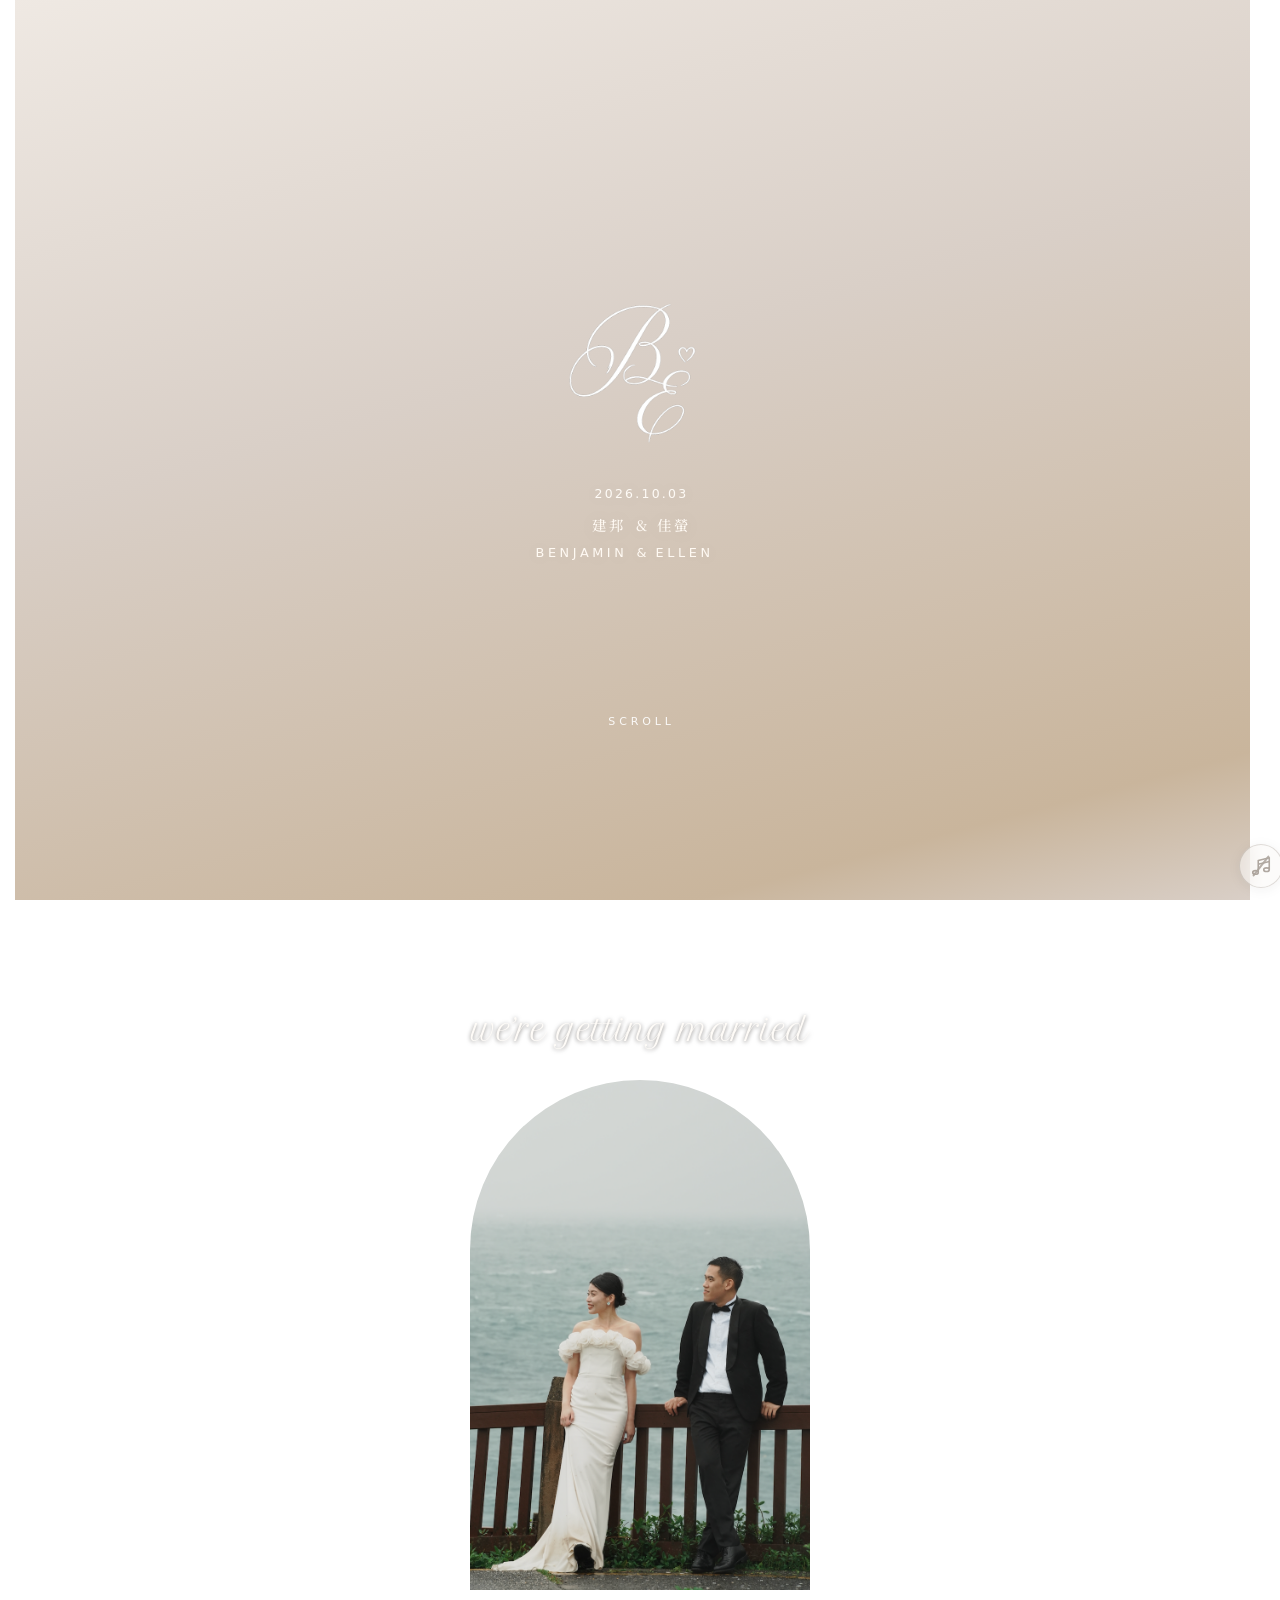
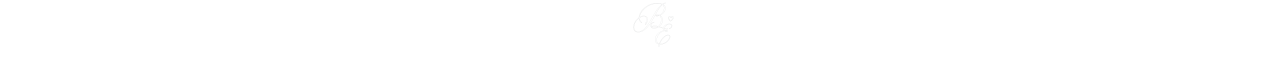
==== commit 648bb154: "add favicon, music, fix horizontal scroll" ====
--- a/form/index.html
+++ b/form/index.html
@@ -3,6 +3,9 @@
   <head>
     <meta charset="utf-8" />
     <meta name="viewport" content="width=device-width, initial-scale=1.0, viewport-fit=cover" />
+    <link rel="icon" type="image/png" sizes="1024x1024" href="../images/favicon.png" />
+    <link rel="icon" type="image/png" sizes="192x192" href="../images/favicon-192.png" />
+    <link rel="apple-touch-icon" sizes="180x180" href="../images/apple-touch-icon.png" />
     <title>Benjamin and Ellen｜邀請與 RSVP</title>
     <meta name="description" content="Save the Date for the wedding of Benjamin and Ellen!" />
     <meta property="og:title" content="Benjamin and Ellen" />
@@ -22,6 +25,7 @@
     <script>
       window.WEDDING_CONFIG = {
         dateIso: "2026-10-03T16:30:00",
+        audioSrc: "../audio/bg-loop.mp3",
         rsvpFormEmbedUrl:
           "https://docs.google.com/forms/d/e/1FAIpQLSee29x5BeIaXxvCMAfDQxx_AzlDb5JqcPlQtm8D0gWUDHFzOQ/viewform?embedded=true",
         rsvpScriptUrl:
@@ -35,11 +39,9 @@
     <div class="bg" id="homebg"></div>
     <div class="bg" id="secondbg"></div>
 
-    <audio loop preload="auto">
-      <source src="https://example.com/placeholder-audio.mp3" type="audio/mpeg" />
-      Your browser does not support the audio element.
-    </audio>
-
+    <audio preload="auto" playsinline autoplay loop></audio>
+
+    <div class="page-scroll">
     <header id="header">
       <img
         class="header__monogram"
@@ -203,6 +205,7 @@
         height="200"
       />
     </footer>
+    </div>
 
     <script src="../js/jquery-3.4.1.js"></script>
     <script src="../js/wedding.js"></script>
--- a/css/wedding.css
+++ b/css/wedding.css
@@ -31,10 +31,15 @@
   );
 }
 
-html{scroll-behavior: smooth;}
-body,html{height: 100%;}
-
-body{
+html {
+    scroll-behavior: smooth;
+}
+body,
+html {
+    height: 100%;
+}
+
+body {
     margin: 0;
     padding: 0;
     font-family: 'Aboreto','Noto Serif TC',serif;
@@ -129,6 +134,12 @@
     100% {
         height: 60px;
     }
+}
+
+/* Clips wide in-flow content only; fixed .bg layers stay outside so blur/scale aren’t clipped */
+.page-scroll {
+    overflow-x: hidden;
+    max-width: 100%;
 }
 
 .bg{
@@ -1282,4 +1293,75 @@
     #empty{ width: 30%;}
     #dresscode-area{ width: 70%;}
     #invite h2{ font-size: 30px; }
+}
+
+/* Fixed background-music control (home + form) */
+.wedding-audio-toggle {
+    position: fixed;
+    right: max(12px, env(safe-area-inset-right, 0px));
+    bottom: max(12px, env(safe-area-inset-bottom, 0px));
+    z-index: 210;
+    box-sizing: border-box;
+    width: 2.75rem;
+    height: 2.75rem;
+    padding: 0;
+    display: flex;
+    align-items: center;
+    justify-content: center;
+    border-radius: 50%;
+    border: 1px solid rgba(118, 104, 92, 0.38);
+    background: rgba(249, 248, 246, 0.94);
+    color: var(--mt-ink);
+    text-indent: 0;
+    line-height: 0;
+    cursor: pointer;
+    touch-action: manipulation;
+    -webkit-tap-highlight-color: transparent;
+    box-shadow: 0 2px 14px rgba(40, 32, 28, 0.1);
+    backdrop-filter: blur(8px);
+    -webkit-backdrop-filter: blur(8px);
+    transition: background 0.2s ease, opacity 0.2s ease, box-shadow 0.2s ease;
+}
+
+.wedding-audio-toggle__icon {
+    display: block;
+    flex-shrink: 0;
+    pointer-events: none;
+}
+
+.wedding-audio-toggle__sr {
+    position: absolute;
+    width: 1px;
+    height: 1px;
+    padding: 0;
+    margin: -1px;
+    overflow: hidden;
+    clip: rect(0, 0, 0, 0);
+    white-space: nowrap;
+    border: 0;
+}
+
+.wedding-audio-toggle:hover,
+.wedding-audio-toggle:focus-visible {
+    background: rgba(255, 255, 255, 0.98);
+    box-shadow: 0 3px 18px rgba(40, 32, 28, 0.14);
+    outline: none;
+}
+
+.wedding-audio-toggle--off {
+    opacity: 0.58;
+}
+
+.wedding-audio-toggle--off::after {
+    content: "";
+    position: absolute;
+    left: 50%;
+    top: 50%;
+    width: 62%;
+    height: 2px;
+    background: currentColor;
+    border-radius: 1px;
+    transform: translate(-50%, -50%) rotate(-52deg);
+    opacity: 0.9;
+    pointer-events: none;
 }
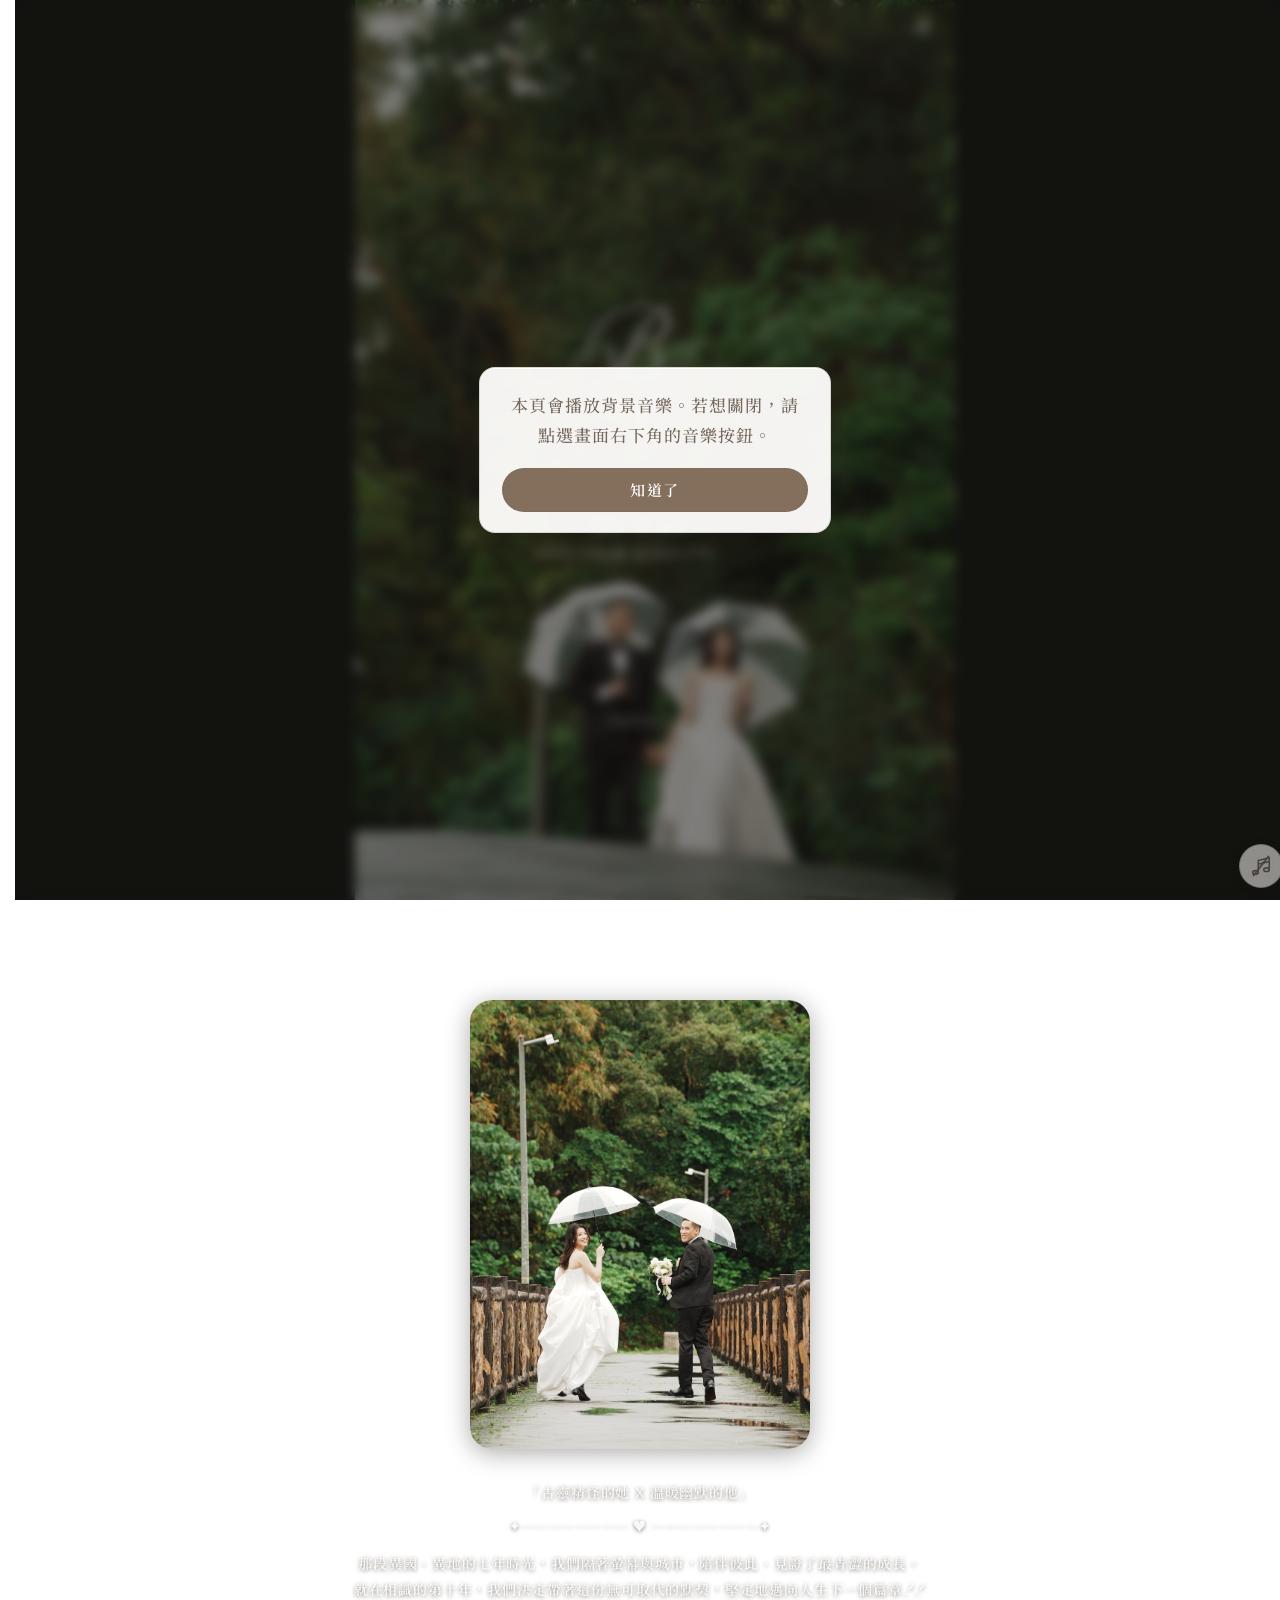
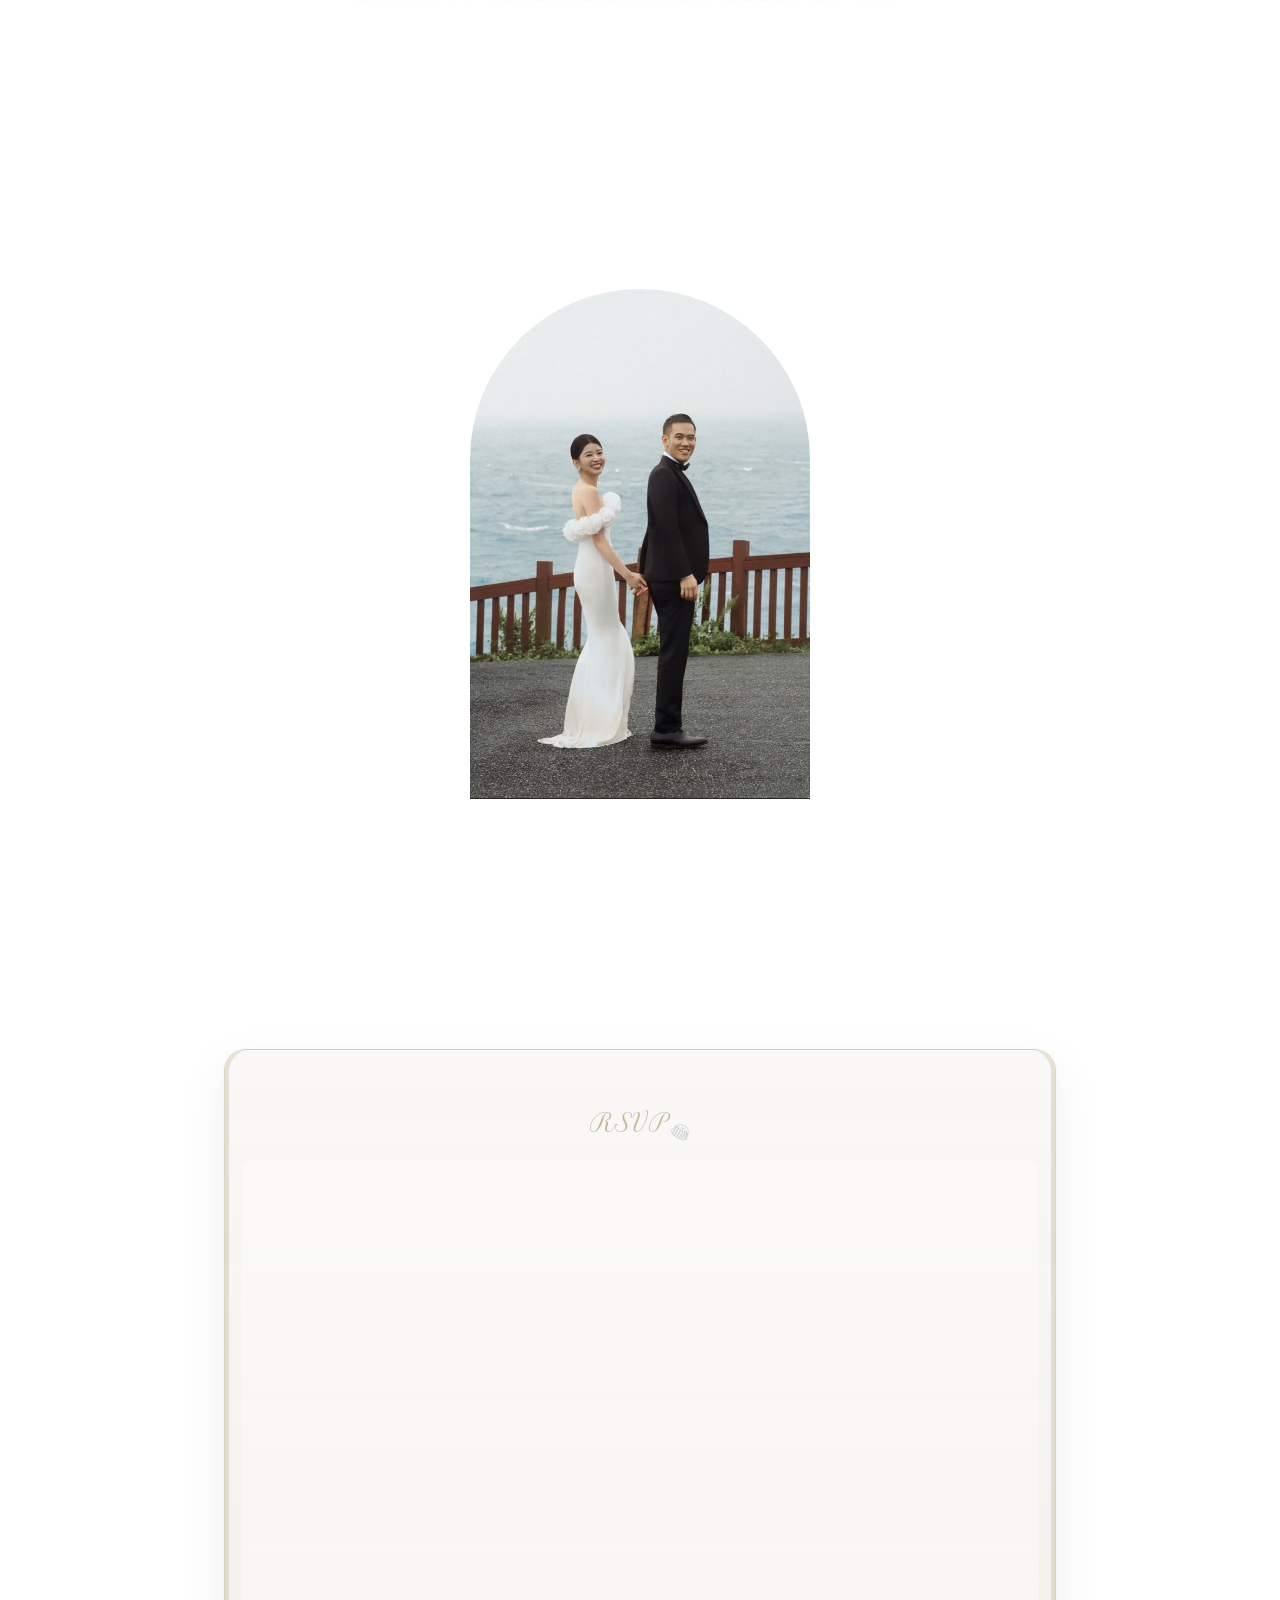
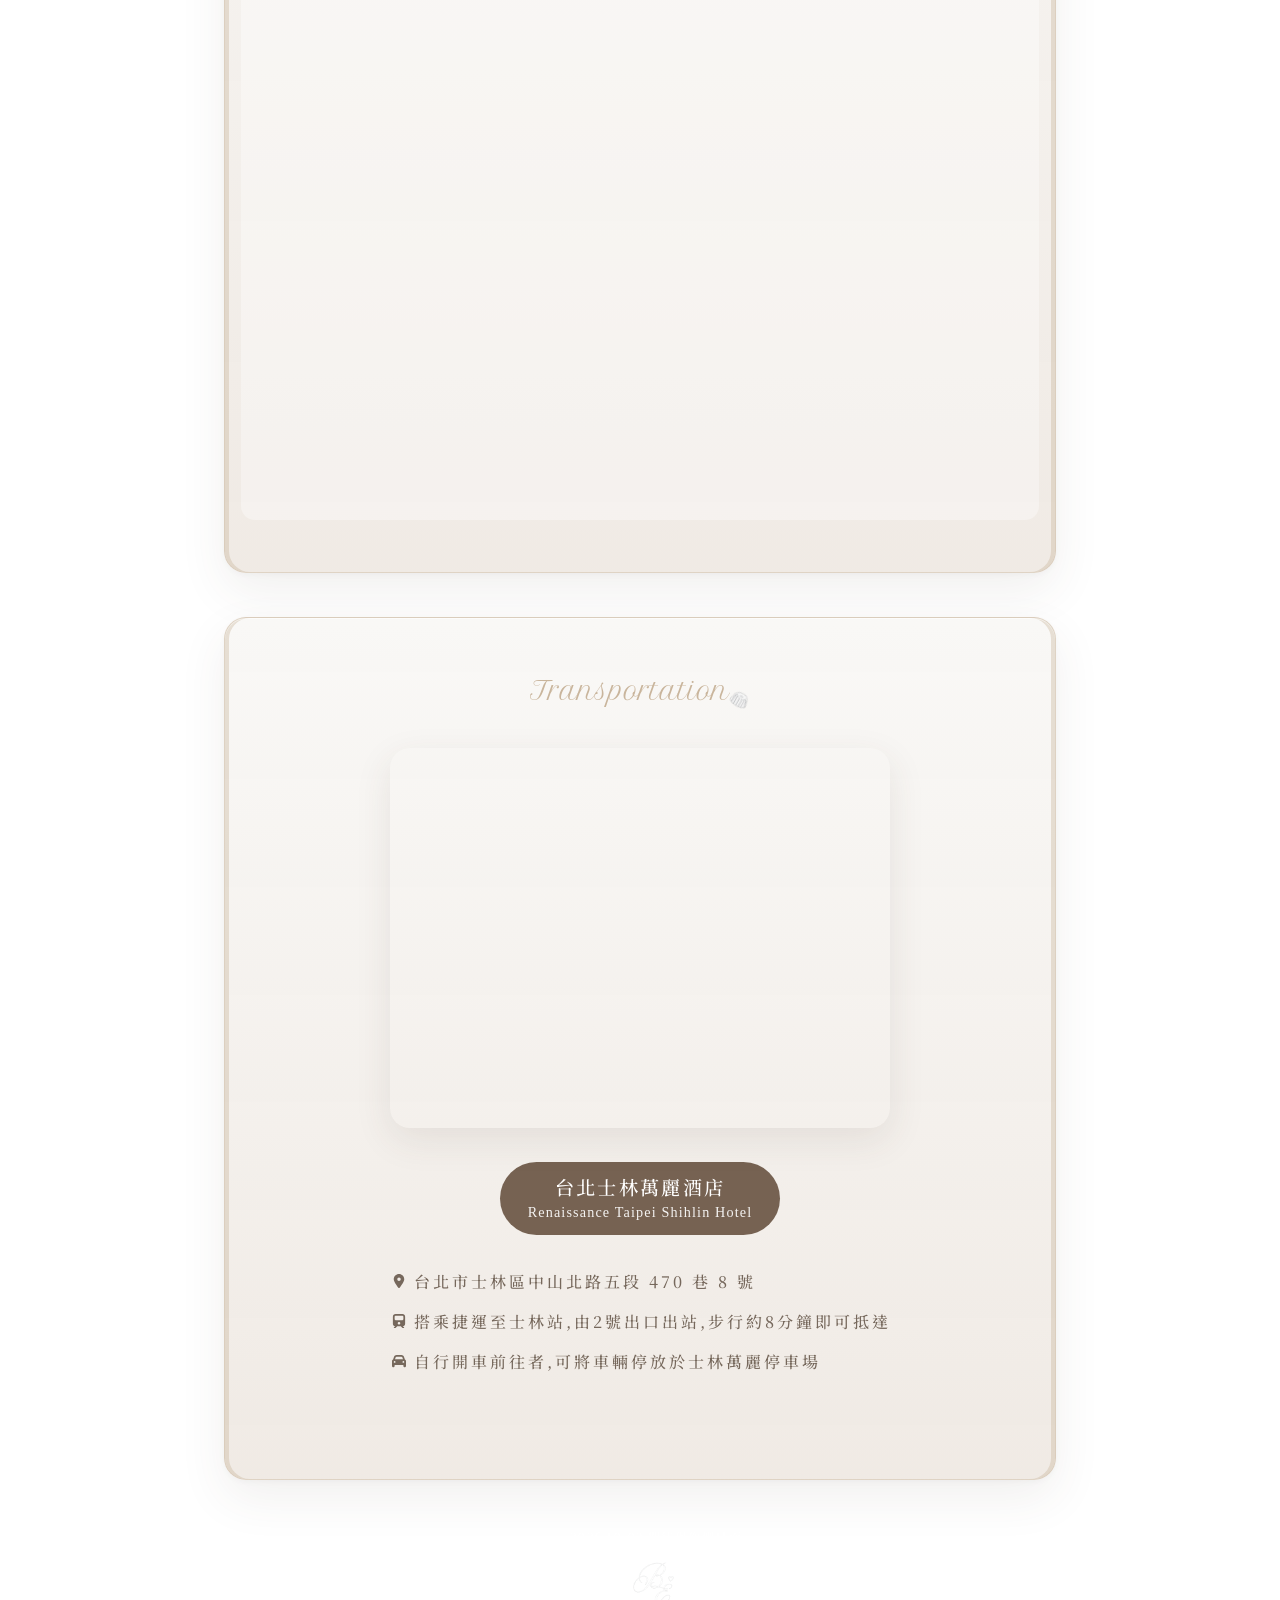
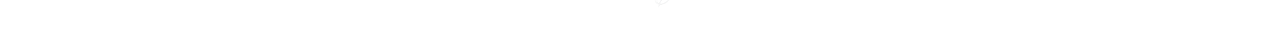
==== commit 4544b7d1: "fixes" ====
--- a/form/index.html
+++ b/form/index.html
@@ -3,7 +3,7 @@
   <head>
     <meta charset="utf-8" />
     <meta name="viewport" content="width=device-width, initial-scale=1.0, viewport-fit=cover" />
-    <link rel="icon" type="image/png" sizes="1024x1024" href="../images/favicon.png" />
+    <link rel="icon" type="image/png" sizes="512x512" href="../images/favicon.png" />
     <link rel="icon" type="image/png" sizes="192x192" href="../images/favicon-192.png" />
     <link rel="apple-touch-icon" sizes="180x180" href="../images/apple-touch-icon.png" />
     <title>Benjamin and Ellen｜邀請與 RSVP</title>
@@ -13,8 +13,8 @@
     <meta property="og:url" content="https://benjamintu.github.io/wedding/form/" />
     <meta property="og:image" content="https://benjamintu.github.io/wedding/images/logo.png" />
     <meta property="og:image:secure_url" content="https://benjamintu.github.io/wedding/images/logo.png" />
-    <meta property="og:image:width" content="1536" />
-    <meta property="og:image:height" content="1024" />
+    <meta property="og:image:width" content="1200" />
+    <meta property="og:image:height" content="800" />
     <meta property="og:image:type" content="image/png" />
     <meta name="twitter:card" content="summary_large_image" />
     <meta name="twitter:image" content="https://benjamintu.github.io/wedding/images/logo.png" />
@@ -63,37 +63,37 @@
           <span class="header__name-part">Ellen</span>
         </span>
       </h1>
-      <a class="header__scroll" href="javascript:void(0)" onclick="JumpTo('invite')">
+      <a class="header__scroll" href="javascript:void(0)" onclick="JumpTo('intro')">
         <p class="header__scroll-label">Scroll</p>
         <div id="scroll-line"></div>
       </a>
     </header>
 
-    <div id="invite" class="invite panel-card panel-card--invite">
-      <div>
-        <h2 id="invite-heading" class="">we’re getting married</h2>
-        <div class="invite-img"></div>
-      </div>
-      <p class="">
-        誠摯邀請您於 2026.10.03（六）<br />
-        蒞臨台北士林萬麗酒店<br />與我們一同分享這份喜悅
-      </p>
-    </div>
-
     <div id="intro" class="panel-card panel-card--invite">
       <div class="intro-box intro-box--unified">
         <figure class="intro-photo">
-          <img src="../images/invite2.png" alt="" width="908" height="1198" loading="lazy" />
+          <img src="../images/invite2-web.jpg" alt="" width="908" height="1198" loading="lazy" />
         </figure>
         <div class="intro-content intro-content--unified">
           <p lang="zh-Hant">
             <span class="intro-content__lede">「古靈精怪的她 x 溫暖幽默的他」</span>
             <span class="intro-content__divider" aria-hidden="true">✦──────── ♥ ────────✦</span>
-            橫跨七年的遠距離歲月，我們隔著螢幕與城市，陪伴彼此、見證了最青澀的成長。<br />
+            那段異國、異地的七年時光，我們隔著螢幕與城市，陪伴彼此、見證了最青澀的成長。<br />
             就在相識的第十年，我們決定帶著這份無可取代的默契，堅定地邁向人生下一個篇章.ᐟ.ᐟ
           </p>
         </div>
       </div>
+    </div>
+
+    <div id="invite" class="invite panel-card panel-card--invite">
+      <div>
+        <h2 id="invite-heading" class="">we’re getting married</h2>
+        <div class="invite-img"></div>
+      </div>
+      <p class="">
+        誠摯邀請您於 2026.10.03（六）<br />
+        蒞臨台北士林萬麗酒店<br />與我們一同分享這份喜悅
+      </p>
     </div>
 
     <div id="RSVP" class="RSVP panel-card panel-card--cream">
--- a/css/wedding.css
+++ b/css/wedding.css
@@ -156,14 +156,19 @@
 }
 
 #homebg{
-    background-image: url("../images/5YI00756.JPG");
-    background-position: center 100%;
+    background-image: url("../images/hero-home.jpg");
+    /* Full viewport height so bottom-anchored image leaves no empty band at the top */
+    background-size: auto min(100vh, 100%);
+    background-repeat: no-repeat;
+    background-position: center bottom;
+    background-color: rgb(16, 20, 17);
     z-index: -102;
     opacity: 1;
 }
 #secondbg{
-    background-image: url("../images/5YI01374.JPG");
-    background-position: center center;
+    background-image: url("../images/hero-second.jpg");
+    /* Anchor lower in the frame so the couple sits under the monogram / titles */
+    background-position: center 82%;
     z-index: -101;
     opacity: 0;
     filter: blur(12px);
@@ -256,7 +261,7 @@
     aspect-ratio: 1 / 1.5;
     border-radius: 200px 200px 0 0;
     margin: auto;
-    background-image: url('../images/invite.png');
+    background-image: url("../images/IMG_9158.JPG");
     background-size: cover;
     background-position: 50% 50%;
 }
@@ -1364,4 +1369,92 @@
     transform: translate(-50%, -50%) rotate(-52deg);
     opacity: 0.9;
     pointer-events: none;
+}
+
+/* One-time hint: music can be turned off (bottom-right control) — below toggle z-index so the button stays visible */
+.wedding-audio-hint {
+    position: fixed;
+    inset: 0;
+    z-index: 205;
+    display: flex;
+    align-items: center;
+    justify-content: center;
+    padding: 1.25rem;
+    padding-left: max(1.25rem, env(safe-area-inset-left, 0px));
+    padding-right: max(1.25rem, env(safe-area-inset-right, 0px));
+    padding-bottom: max(1.25rem, env(safe-area-inset-bottom, 0px));
+    box-sizing: border-box;
+    background: rgba(22, 18, 16, 0.48);
+    backdrop-filter: blur(6px);
+    -webkit-backdrop-filter: blur(6px);
+    text-indent: 0;
+    animation: wedding-audio-hint-in 0.35s ease-out;
+}
+
+@keyframes wedding-audio-hint-in {
+    from {
+        opacity: 0;
+    }
+    to {
+        opacity: 1;
+    }
+}
+
+.wedding-audio-hint__box {
+    max-width: 22rem;
+    width: 100%;
+    margin: 0;
+    padding: 1.35rem 1.4rem 1.25rem;
+    border-radius: 16px;
+    box-sizing: border-box;
+    background: rgba(249, 248, 246, 0.98);
+    border: 1px solid rgba(118, 104, 92, 0.22);
+    box-shadow: 0 12px 40px rgba(28, 22, 18, 0.2), 0 1px 0 rgba(255, 255, 255, 0.85) inset;
+    color: var(--mt-ink);
+    font-family: "Noto Serif TC", "Songti TC", "PingFang TC", serif;
+    font-weight: 500;
+    font-size: clamp(0.9375rem, 2.8vw, 1.0625rem);
+    line-height: 1.75;
+    letter-spacing: 0.06em;
+    text-align: center;
+}
+
+.wedding-audio-hint__text {
+    margin: 0 0 1.15rem;
+}
+
+.wedding-audio-hint__btn {
+    display: block;
+    width: 100%;
+    margin: 0;
+    padding: 0.65rem 1rem;
+    box-sizing: border-box;
+    border-radius: 999px;
+    border: 1px solid rgba(118, 104, 92, 0.35);
+    background: rgb(118, 98, 82);
+    color: #fff;
+    font-family: inherit;
+    font-size: 0.9375rem;
+    font-weight: 600;
+    letter-spacing: 0.12em;
+    cursor: pointer;
+    touch-action: manipulation;
+    -webkit-tap-highlight-color: transparent;
+    transition: background 0.2s ease, transform 0.15s ease;
+}
+
+.wedding-audio-hint__btn:hover,
+.wedding-audio-hint__btn:focus-visible {
+    background: rgb(132, 110, 92);
+    outline: none;
+}
+
+.wedding-audio-hint__btn:active {
+    transform: scale(0.98);
+}
+
+@media (prefers-reduced-motion: reduce) {
+    .wedding-audio-hint {
+        animation: none;
+    }
 }
--- a/css/panels.css
+++ b/css/panels.css
@@ -167,16 +167,19 @@
   color: var(--panel-ink);
 }
 
-/* Canelé beside panel section titles (not Album) */
+/* Canelé beside panel section titles (Album uses plain h2 below) */
 #schedule.panel-card > h2,
 #transportation.panel-card > h2,
 #RSVP.panel-card > h2,
-#countdown-area.panel-card > h2 {
+#countdown-area.panel-card > h2,
+.countdown-area.panel-card > h2,
+.photo-video.panel-card > h2 {
   position: relative;
   display: inline-block;
   width: fit-content;
   max-width: 100%;
   margin-top: 0;
+  margin-bottom: 0.75rem;
   margin-left: auto;
   margin-right: auto;
   padding-right: 1.2rem;
@@ -209,7 +212,7 @@
   position: relative;
   top: auto;
   left: auto;
-  margin: 0 auto 1.15rem;
+  margin: 0 auto 0.6rem;
   z-index: 2;
   white-space: normal;
   text-align: center;
@@ -384,7 +387,7 @@
 #intro.panel-card .intro-photo {
   margin: 0 auto;
   padding: 0;
-  /* Portrait frame matching invite2.png (908×1198) */
+  /* Portrait frame (e.g. invite / couple photo) */
   width: min(280px, 72vw);
   max-width: 100%;
   aspect-ratio: 908 / 1198;
@@ -470,6 +473,22 @@
   color: var(--panel-accent);
 }
 
+@media screen and (max-width: 799px) {
+  #schedule.panel-card #timeline {
+    padding-top: 1.25rem;
+  }
+
+  #schedule.panel-card #timeline::before {
+    top: 3.6rem;
+  }
+}
+
+@media screen and (min-width: 800px) {
+  #schedule.panel-card #timeline {
+    padding-top: 1.25rem;
+  }
+}
+
 /* Transportation — same treatment as Schedule */
 #transportation.panel-card {
   padding-top: 3rem;
@@ -478,7 +497,6 @@
 }
 
 #transportation.panel-card > h2 {
-  margin-bottom: 2rem;
   background: none;
   border-radius: 0;
   color: var(--panel-accent);
@@ -608,6 +626,7 @@
   line-height: 1.85;
   letter-spacing: 3px;
   text-indent: 0;
+  padding: 0.45rem 0;
 }
 
 .countdown-area.panel-card .countdown-area-box > div {
@@ -669,6 +688,10 @@
   color: var(--panel-accent);
 }
 
+.countdown-area.panel-card .countdown-area-box {
+  margin-top: 0.45rem;
+}
+
 /* RSVP — same shell size / rhythm as Transportation */
 #RSVP.panel-card {
   display: flex;
@@ -682,7 +705,6 @@
 }
 
 #RSVP.panel-card > h2 {
-  margin-bottom: 2rem;
   background: none;
   border-radius: 0;
   color: var(--panel-accent);
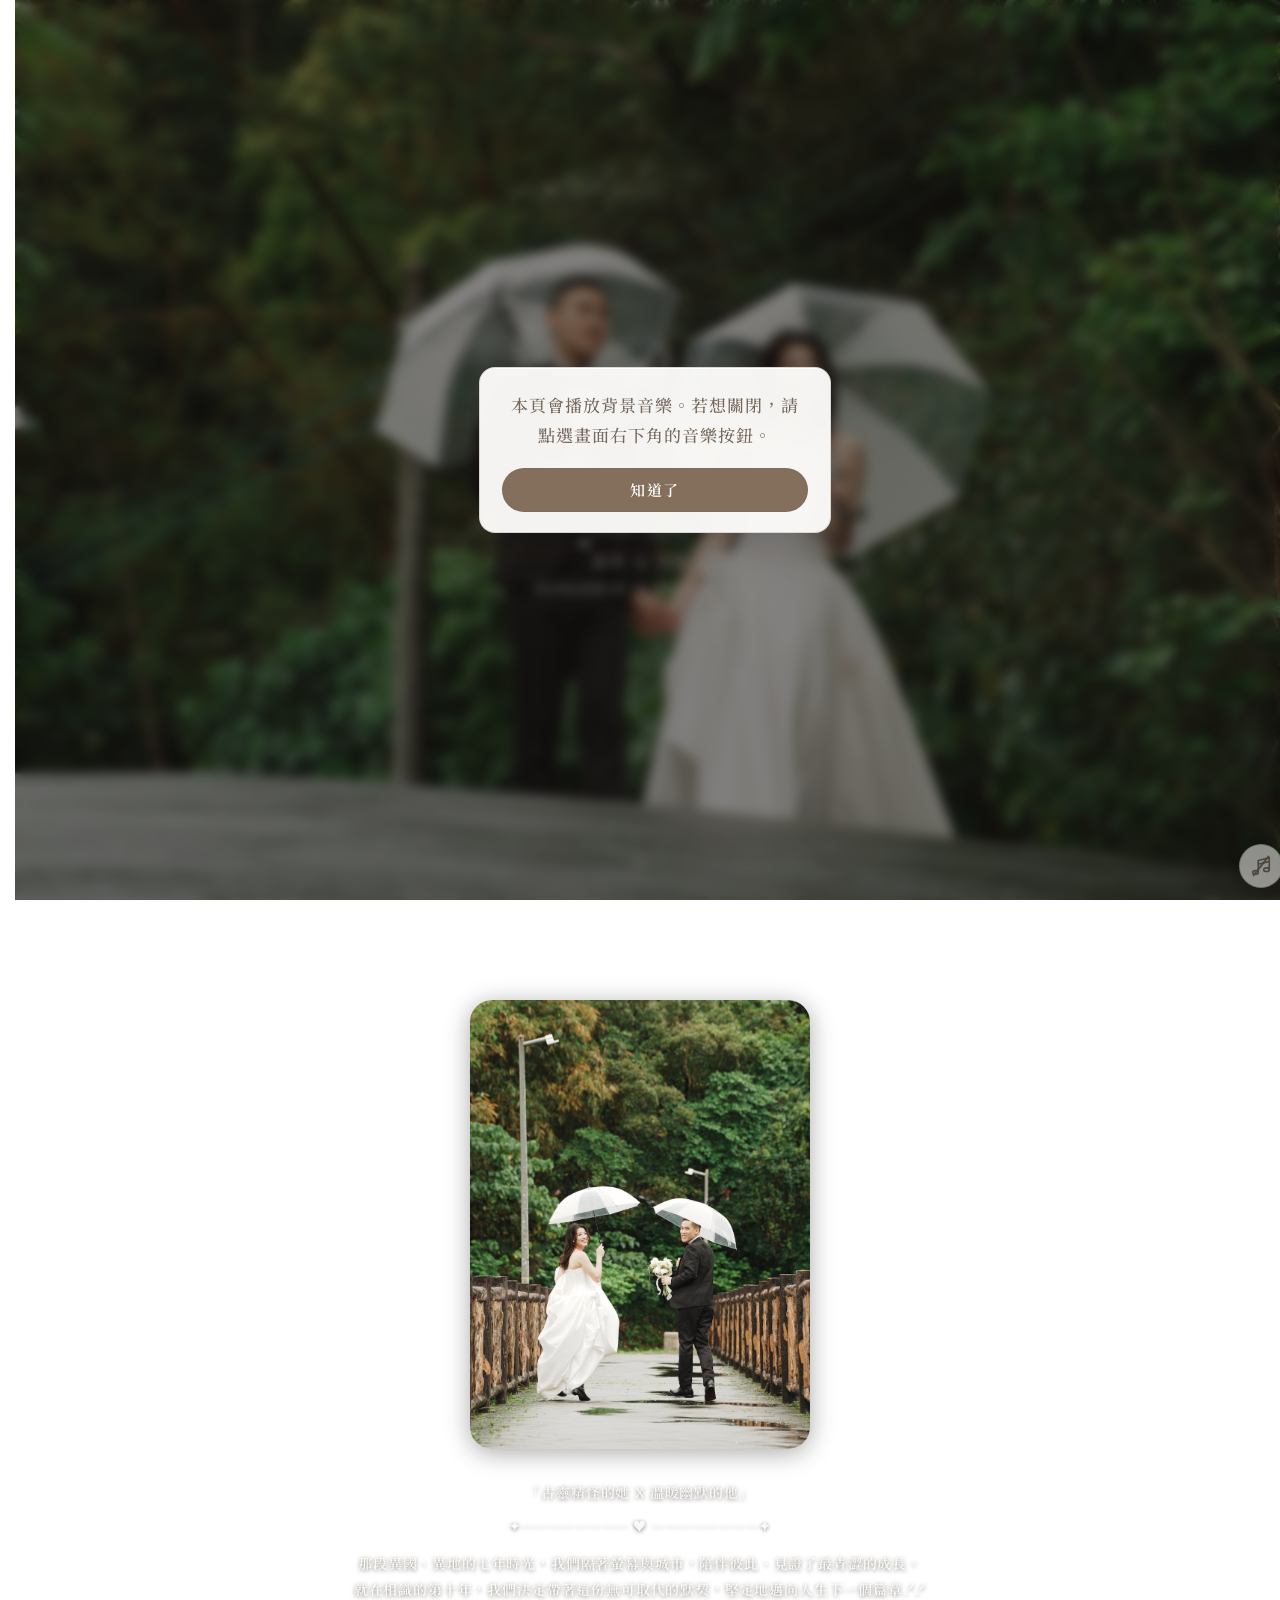
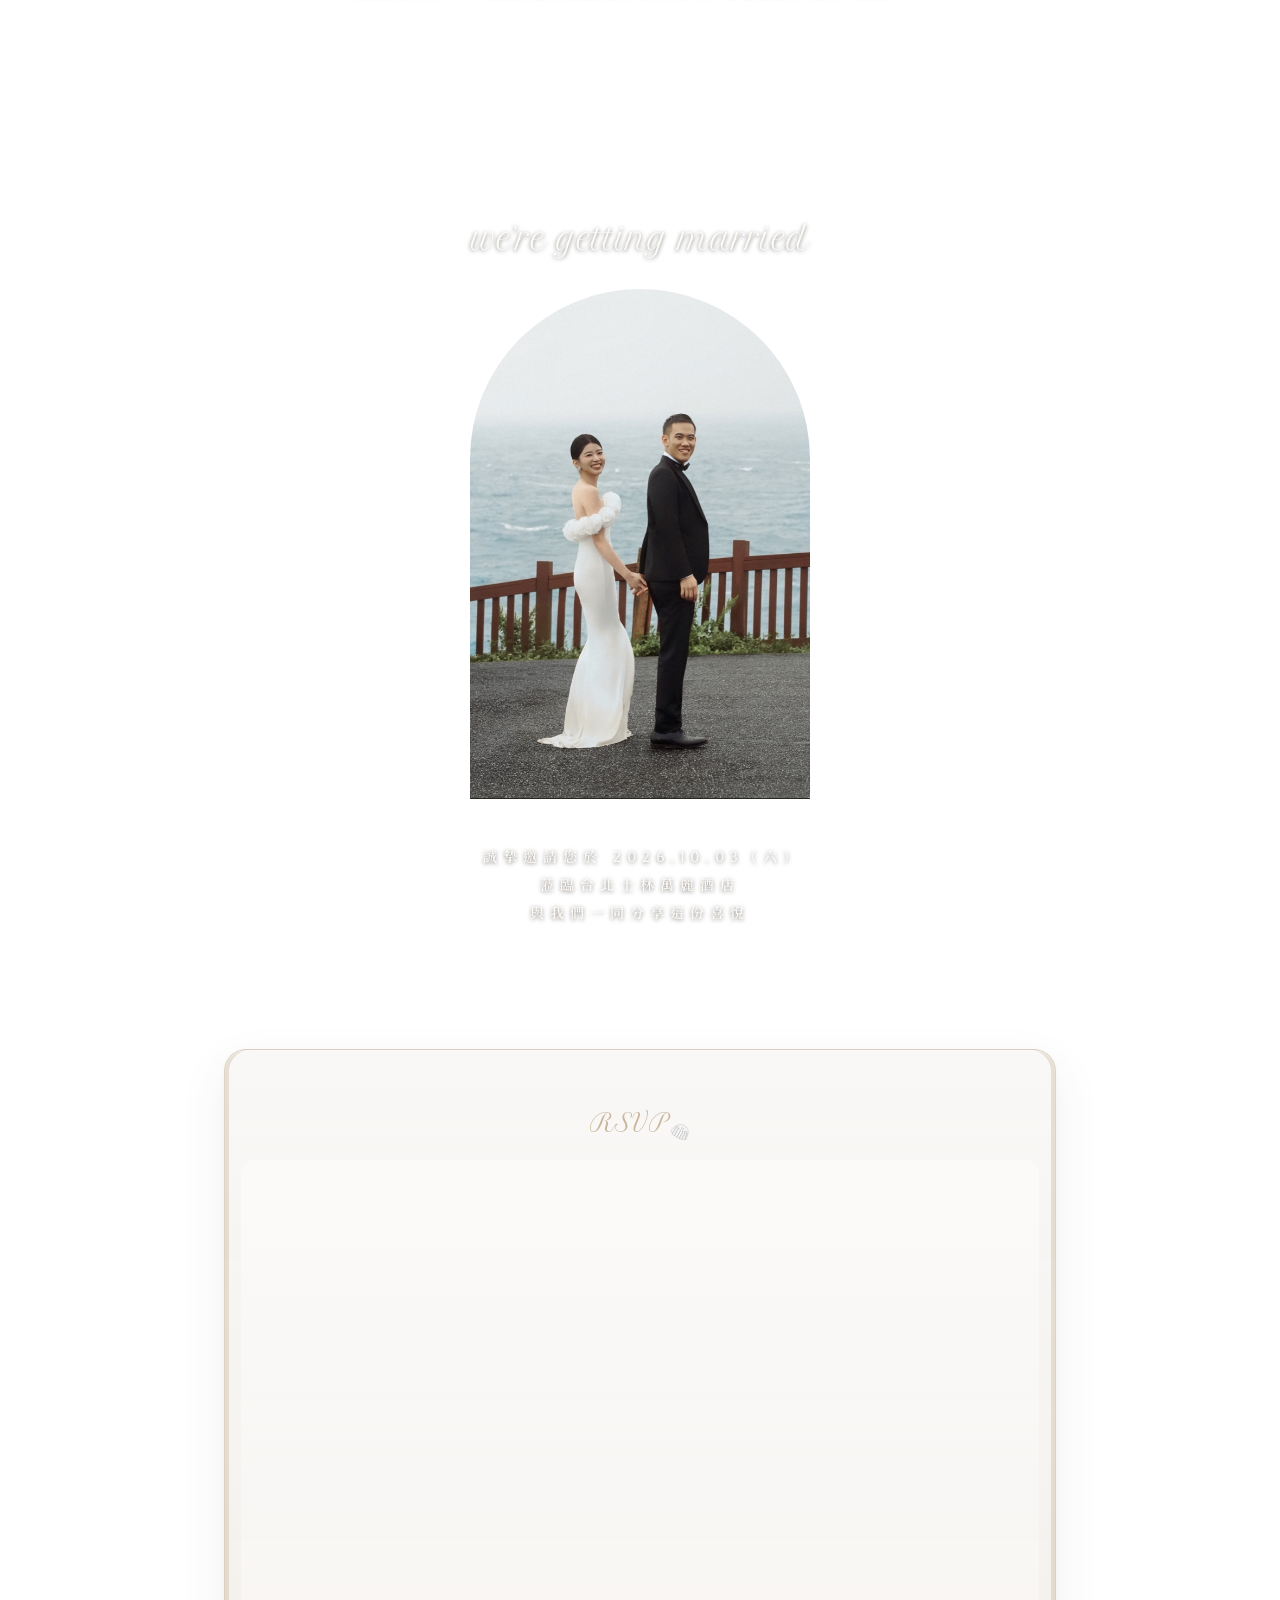
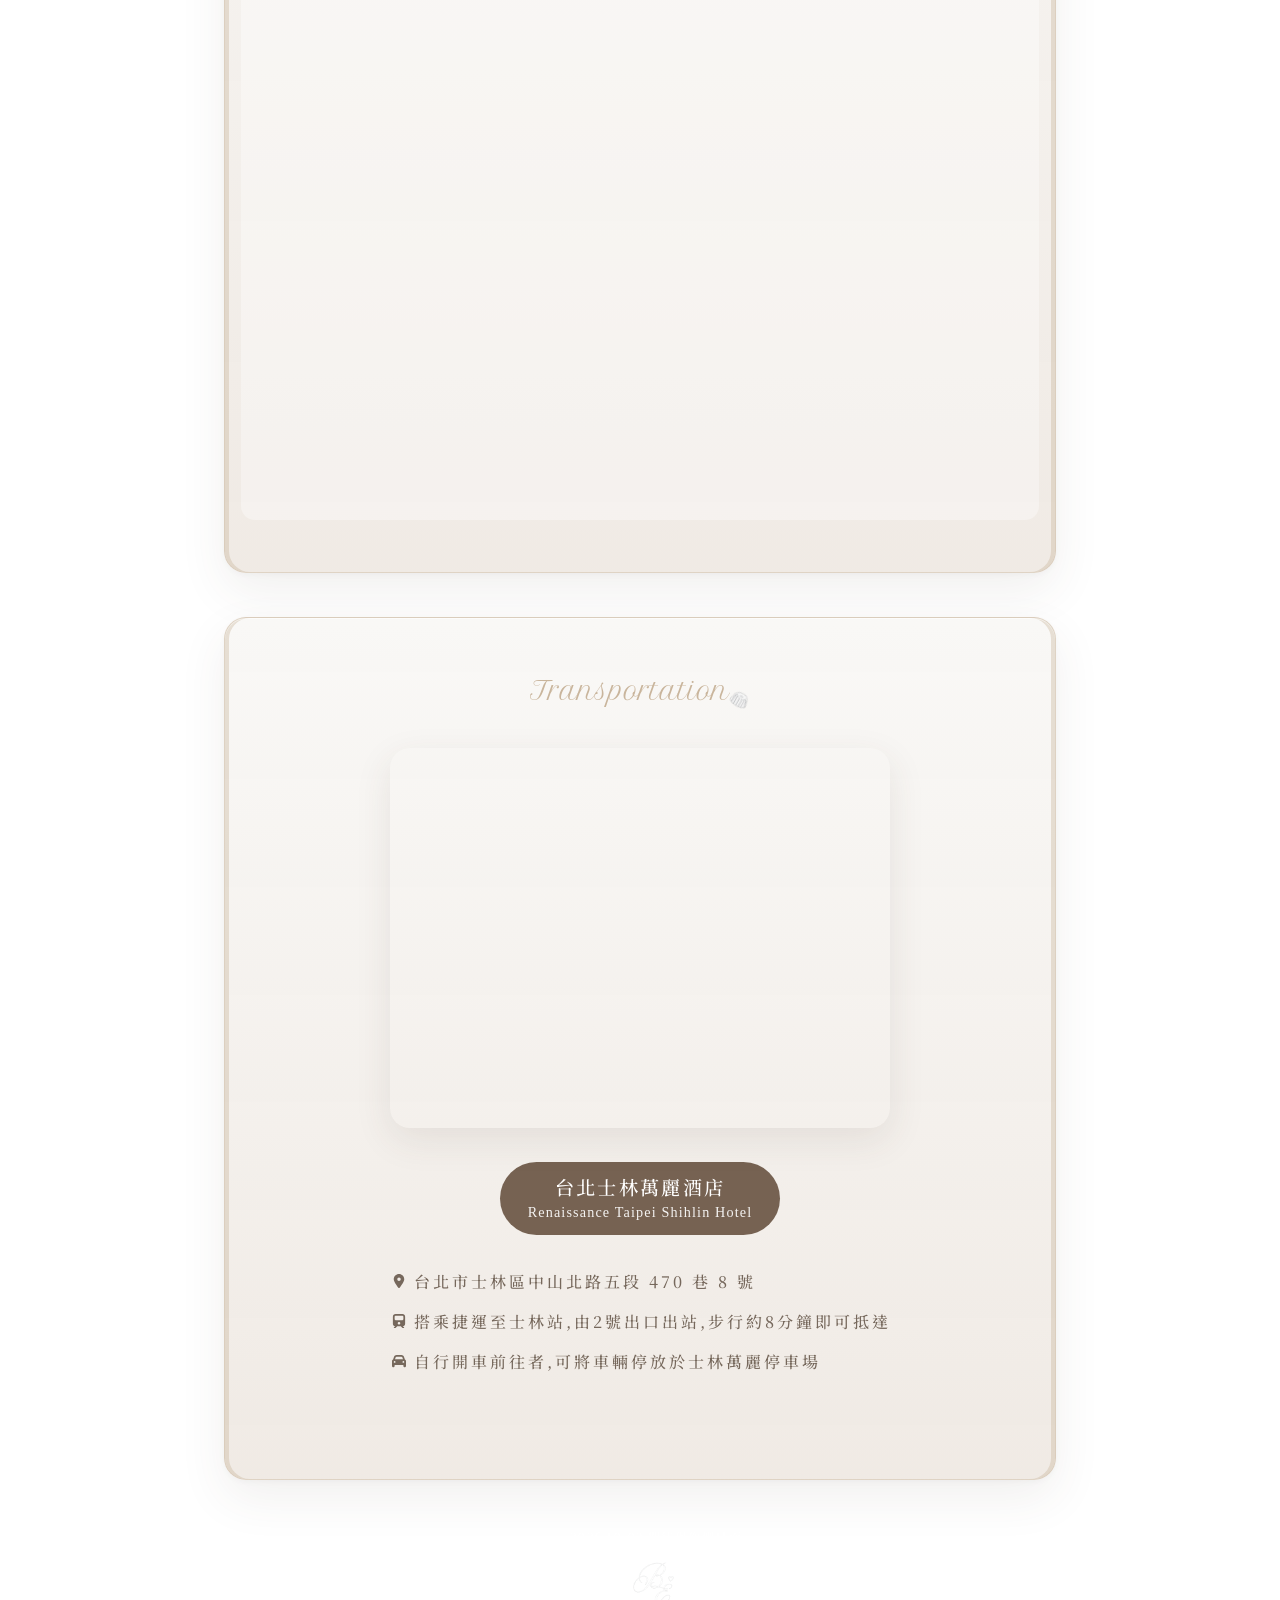
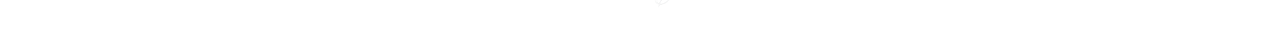
==== commit 8ff460e5: "fix" ====
--- a/form/index.html
+++ b/form/index.html
@@ -6,18 +6,18 @@
     <link rel="icon" type="image/png" sizes="512x512" href="../images/favicon.png" />
     <link rel="icon" type="image/png" sizes="192x192" href="../images/favicon-192.png" />
     <link rel="apple-touch-icon" sizes="180x180" href="../images/apple-touch-icon.png" />
-    <title>Benjamin and Ellen｜邀請與 RSVP</title>
+    <title>Benjamin and Ellen｜婚禮邀請函</title>
     <meta name="description" content="Save the Date for the wedding of Benjamin and Ellen!" />
     <meta property="og:title" content="Benjamin and Ellen" />
     <!-- If you use a custom domain, replace https://benjamintu.github.io/wedding below -->
     <meta property="og:url" content="https://benjamintu.github.io/wedding/form/" />
-    <meta property="og:image" content="https://benjamintu.github.io/wedding/images/logo.png" />
-    <meta property="og:image:secure_url" content="https://benjamintu.github.io/wedding/images/logo.png" />
-    <meta property="og:image:width" content="1200" />
-    <meta property="og:image:height" content="800" />
-    <meta property="og:image:type" content="image/png" />
+    <meta property="og:image" content="https://benjamintu.github.io/wedding/images/hero-home.jpg" />
+    <meta property="og:image:secure_url" content="https://benjamintu.github.io/wedding/images/hero-home.jpg" />
+    <meta property="og:image:width" content="1920" />
+    <meta property="og:image:height" content="1280" />
+    <meta property="og:image:type" content="image/jpeg" />
     <meta name="twitter:card" content="summary_large_image" />
-    <meta name="twitter:image" content="https://benjamintu.github.io/wedding/images/logo.png" />
+    <meta name="twitter:image" content="https://benjamintu.github.io/wedding/images/hero-home.jpg" />
     <meta property="og:description" content="Save the Date for the wedding of Benjamin and Ellen!" />
     <meta name="robots" content="noindex,nofollow" />
     <link rel="stylesheet" href="../css/wedding.css" />
@@ -63,9 +63,23 @@
           <span class="header__name-part">Ellen</span>
         </span>
       </h1>
-      <a class="header__scroll" href="javascript:void(0)" onclick="JumpTo('intro')">
-        <p class="header__scroll-label">Scroll</p>
-        <div id="scroll-line"></div>
+      <a
+        class="header__scroll"
+        href="javascript:void(0)"
+        onclick="JumpTo('intro')"
+        aria-label="捲動至下方內容"
+      >
+        <span id="scroll-line" class="header__scroll-arrow" aria-hidden="true">
+          <svg xmlns="http://www.w3.org/2000/svg" viewBox="0 0 24 22" fill="none" focusable="false">
+            <path
+              d="M6 8l6 8 6-8"
+              stroke="currentColor"
+              stroke-width="2"
+              stroke-linecap="round"
+              stroke-linejoin="round"
+            />
+          </svg>
+        </span>
       </a>
     </header>
 
--- a/css/wedding.css
+++ b/css/wedding.css
@@ -83,7 +83,8 @@
     color: rgb(255, 255, 255);
     overflow: hidden;
     box-sizing: border-box;
-    padding: 2rem 1.25rem 6rem;
+    padding: 2rem 1.25rem max(1rem, env(safe-area-inset-bottom, 0px));
+    touch-action: pan-y;
 }
 
 header img:not(.header__monogram){
@@ -102,37 +103,46 @@
     display: flex;
     flex-direction: column;
     align-items: center;
-    height: 110px;
-    bottom: 5.5rem;
+    justify-content: center;
+    min-height: 2.75rem;
+    padding: 0.2rem 0.4rem;
+    bottom: max(0.2rem, calc(env(safe-area-inset-bottom, 0px) + 0.15rem));
     text-decoration: none;
     color: rgba(255, 255, 255,0.9);
-}
-
-header a p,
-header .header__scroll-label{
-    font-size: 11px;
-    letter-spacing: 0.35em;
-    padding-bottom: 10px;
-    text-transform: uppercase;
-    font-family: system-ui, -apple-system, "Segoe UI", sans-serif;
-    font-weight: 500;
-}
-
+    /* Let vertical page scroll pass through this control on touch devices */
+    touch-action: pan-y;
+}
+
+/* Down chevron only; whole icon nudges up/down (small motion) */
 #scroll-line{
     display: block;
-    height: 0;
-    border-left: 1px solid rgba(255, 255, 255, 0.3);
+    box-sizing: border-box;
+    width: 1.25rem;
+    height: 1.35rem;
+    margin: 0 auto;
+    line-height: 0;
+    color: rgba(255, 255, 255, 0.9);
+    transform: translateY(0);
     animation-name: scroll-line;
+    animation-duration: 1.35s;
+    animation-timing-function: ease-in-out;
     animation-iteration-count: infinite;
-    animation-duration: 1s;
+    will-change: transform;
+}
+
+#scroll-line svg {
+    display: block;
+    width: 100%;
+    height: 100%;
 }
 
 @keyframes scroll-line{
-    0% {
-        height: 0;
+    0%,
+    100% {
+        transform: translateY(-2px);
     }
-    100% {
-        height: 60px;
+    50% {
+        transform: translateY(2px);
     }
 }
 
@@ -157,10 +167,10 @@
 
 #homebg{
     background-image: url("../images/hero-home.jpg");
-    /* Full viewport height so bottom-anchored image leaves no empty band at the top */
-    background-size: auto min(100vh, 100%);
+    background-size: cover;
     background-repeat: no-repeat;
-    background-position: center bottom;
+    /* Slightly lower than center-bottom so the frame sits a bit lower in the viewport */
+    background-position: center 98%;
     background-color: rgb(16, 20, 17);
     z-index: -102;
     opacity: 1;
@@ -183,7 +193,7 @@
 
     #scroll-line {
         animation: none;
-        height: 40px;
+        transform: translateY(0);
     }
 
     #secondbg {
--- a/css/panels.css
+++ b/css/panels.css
@@ -59,6 +59,7 @@
   max-width: min(92vw, 300px);
   max-height: 200px;
   margin-inline: auto;
+  margin-top: -0.5rem;
   object-fit: contain;
   object-position: top center;
   flex-shrink: 0;
@@ -131,7 +132,7 @@
 #header .header__scroll {
   position: absolute;
   left: 50%;
-  bottom: clamp(4rem, 10vh, 7.5rem);
+  bottom: max(0.75rem, env(safe-area-inset-bottom, 0px));
   transform: translateX(-50%);
   z-index: 2;
   width: max-content;
@@ -140,7 +141,7 @@
 }
 
 #header #scroll-line {
-  border-left-color: rgba(255, 248, 242, 0.55);
+  color: rgba(255, 248, 242, 0.92);
 }
 
 /* Shared “floating card” shell */
@@ -875,14 +876,24 @@
   header {
     display: grid;
     grid-template-columns: 1fr;
-    grid-template-rows: minmax(0, 0.85fr) auto auto auto minmax(0, 1.15fr);
+    /* Top breathing · monogram · title · flex gap · scroll pinned to viewport bottom */
+    grid-template-rows: minmax(0, 0.4fr) auto auto 1fr auto;
     justify-items: center;
-    align-content: center;
+    align-content: start;
     width: 100%;
     min-height: 100dvh;
     min-height: 100svh;
-    padding: max(0.65rem, env(safe-area-inset-top, 0px)) 1rem max(1.25rem, env(safe-area-inset-bottom, 0px));
+    padding: max(0.65rem, env(safe-area-inset-top, 0px)) 1rem max(0.5rem, env(safe-area-inset-bottom, 0px));
     box-sizing: border-box;
+    touch-action: pan-y;
+    /* Don’t trap vertical scroll (overflow:hidden on hero was blocking iOS) */
+    overflow-x: hidden;
+    overflow-y: visible;
+  }
+
+  /* Pass drags through logo + titles; only the Scroll control stays tappable */
+  #header > *:not(.header__scroll) {
+    pointer-events: none;
   }
 
   #header .header__monogram {
@@ -902,18 +913,20 @@
     gap: 0.55rem;
   }
 
-  /* Fixed height so #scroll-line height animation doesn’t change grid row size —
-     otherwise align-content: center shifts the monogram + title every frame. */
+  /* Stable row height for scroll cue (clip-path animation on #scroll-line) */
   #header .header__scroll {
-    grid-row: 4;
+    grid-row: 5;
     position: static;
     transform: none;
     left: auto;
     bottom: auto;
-    height: 110px;
-    min-height: 110px;
+    min-height: 2.75rem;
+    height: auto;
     box-sizing: border-box;
-    margin-top: 0.5rem;
+    margin-top: 0;
+    align-self: center;
+    touch-action: pan-y;
+    pointer-events: auto;
   }
 }
 
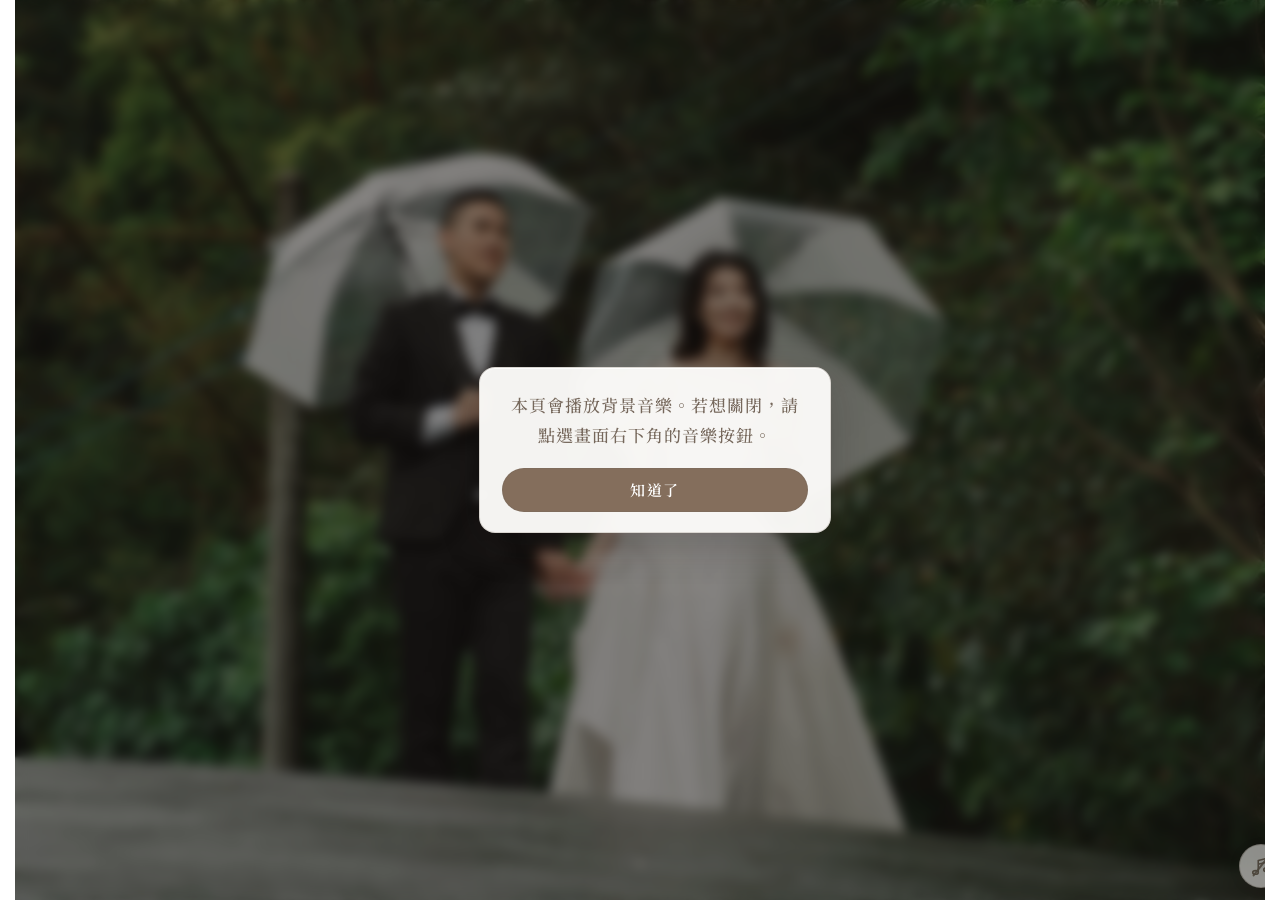
==== commit 30f8b499: "snap" ====
--- a/form/index.html
+++ b/form/index.html
@@ -42,7 +42,7 @@
     <audio preload="auto" playsinline autoplay loop></audio>
 
     <div class="page-scroll">
-    <header id="header">
+    <header id="header" class="snap-section snap-section--step">
       <img
         class="header__monogram"
         src="../images/logo.png"
@@ -83,7 +83,7 @@
       </a>
     </header>
 
-    <div id="intro" class="panel-card panel-card--invite">
+    <div id="intro" class="panel-card panel-card--invite snap-section snap-section--step">
       <div class="intro-box intro-box--unified">
         <figure class="intro-photo">
           <img src="../images/invite2-web.jpg" alt="" width="908" height="1198" loading="lazy" />
@@ -99,7 +99,7 @@
       </div>
     </div>
 
-    <div id="invite" class="invite panel-card panel-card--invite">
+    <div id="invite" class="invite panel-card panel-card--invite snap-section snap-section--step">
       <div>
         <h2 id="invite-heading" class="">we’re getting married</h2>
         <div class="invite-img"></div>
@@ -110,7 +110,7 @@
       </p>
     </div>
 
-    <div id="RSVP" class="RSVP panel-card panel-card--cream">
+    <div id="RSVP" class="RSVP panel-card panel-card--cream snap-section">
       <h2>RSVP</h2>
       <div id="RSVParea" class="rsvp-embed-wrap">
         <iframe
@@ -147,7 +147,7 @@
       </div>
     </div>
 
-    <div id="transportation" class="panel-card panel-card--cream">
+    <div id="transportation" class="panel-card panel-card--cream snap-section">
       <h2>Transportation</h2>
       <div id="transportation-box">
         <div class="map map--embed">
@@ -209,8 +209,8 @@
       </div>
     </div>
 
-    <footer class="panel-card--footer">
-      <div>2026.10.03 期待與你們見面</div>
+    <footer class="panel-card--footer snap-section">
+      <div>2026.10.03 期待與大家見面♡</div>
       <img
         class="footer__monogram"
         src="../images/logo.png"
--- a/css/wedding.css
+++ b/css/wedding.css
@@ -32,16 +32,51 @@
 }
 
 html {
-    scroll-behavior: smooth;
+    height: 100%;
+    overflow: hidden;
+}
+
+.snap-section {
+    scroll-snap-align: start;
+    scroll-snap-stop: normal;
+}
+
+/* Prevents a single fast wheel/trackpad gesture from skipping past this block */
+.snap-section--step {
+    scroll-snap-stop: always;
+}
+
+@media (prefers-reduced-motion: reduce) {
+    .page-scroll {
+        scroll-snap-type: none;
+        scroll-behavior: auto;
+    }
+
+    .snap-section,
+    .snap-section--step {
+        scroll-snap-align: unset;
+        scroll-snap-stop: normal;
+    }
 }
 body,
 html {
     height: 100%;
 }
 
+body > audio {
+    position: absolute;
+    width: 0;
+    height: 0;
+    opacity: 0;
+    pointer-events: none;
+}
+
 body {
     margin: 0;
     padding: 0;
+    display: flex;
+    flex-direction: column;
+    overflow: hidden;
     font-family: 'Aboreto','Noto Serif TC',serif;
     color: var(--mt-ink);
     background-color: var(--mt-latte);
@@ -146,10 +181,17 @@
     }
 }
 
-/* Clips wide in-flow content only; fixed .bg layers stay outside so blur/scale aren’t clipped */
+/* Main scrollport: fills viewport under in-flow siblings (e.g. audio); snap binds to this overflow box */
 .page-scroll {
+    box-sizing: border-box;
+    flex: 1 1 auto;
+    min-height: 0;
+    max-width: 100%;
     overflow-x: hidden;
-    max-width: 100%;
+    overflow-y: auto;
+    -webkit-overflow-scrolling: touch;
+    scroll-behavior: smooth;
+    scroll-snap-type: y mandatory;
 }
 
 .bg{
@@ -876,6 +918,10 @@
 }
 
 body.album-lightbox-open{
+    overflow: hidden;
+}
+
+body.album-lightbox-open .page-scroll {
     overflow: hidden;
 }
 
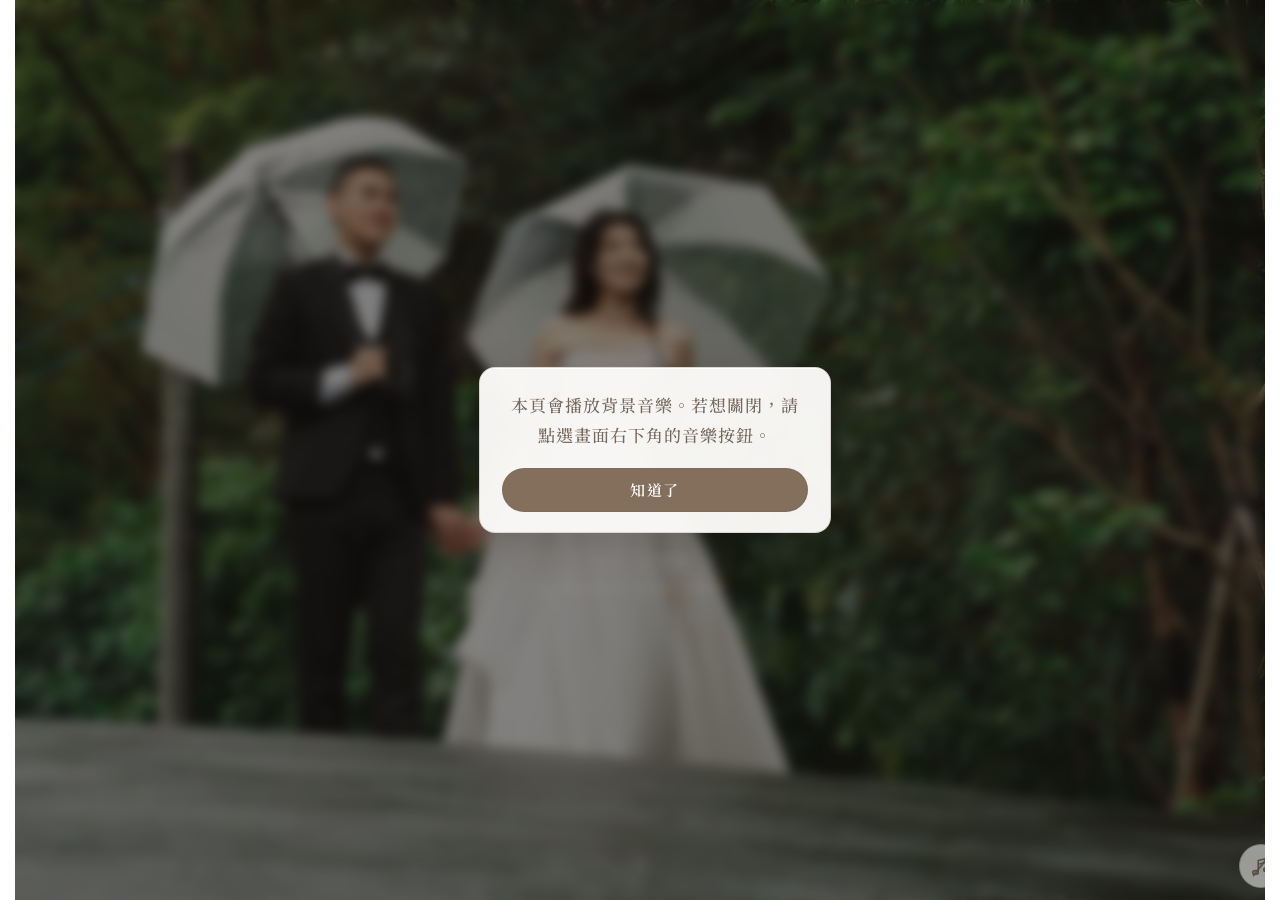
==== commit 7bb6fe44: "fix snap to section" ====
--- a/form/index.html
+++ b/form/index.html
@@ -42,7 +42,7 @@
     <audio preload="auto" playsinline autoplay loop></audio>
 
     <div class="page-scroll">
-    <header id="header" class="snap-section snap-section--step">
+    <header id="header" class="mobile-snap-section">
       <img
         class="header__monogram"
         src="../images/logo.png"
@@ -83,7 +83,7 @@
       </a>
     </header>
 
-    <div id="intro" class="panel-card panel-card--invite snap-section snap-section--step">
+    <div id="intro" class="panel-card panel-card--invite mobile-snap-section">
       <div class="intro-box intro-box--unified">
         <figure class="intro-photo">
           <img src="../images/invite2-web.jpg" alt="" width="908" height="1198" loading="lazy" />
@@ -99,7 +99,7 @@
       </div>
     </div>
 
-    <div id="invite" class="invite panel-card panel-card--invite snap-section snap-section--step">
+    <div id="invite" class="invite panel-card panel-card--invite mobile-snap-section">
       <div>
         <h2 id="invite-heading" class="">we’re getting married</h2>
         <div class="invite-img"></div>
@@ -110,7 +110,7 @@
       </p>
     </div>
 
-    <div id="RSVP" class="RSVP panel-card panel-card--cream snap-section">
+    <div id="RSVP" class="RSVP panel-card panel-card--cream mobile-snap-section">
       <h2>RSVP</h2>
       <div id="RSVParea" class="rsvp-embed-wrap">
         <iframe
@@ -147,7 +147,7 @@
       </div>
     </div>
 
-    <div id="transportation" class="panel-card panel-card--cream snap-section">
+    <div id="transportation" class="panel-card panel-card--cream mobile-snap-section">
       <h2>Transportation</h2>
       <div id="transportation-box">
         <div class="map map--embed">
@@ -209,7 +209,7 @@
       </div>
     </div>
 
-    <footer class="panel-card--footer snap-section">
+    <footer class="panel-card--footer">
       <div>2026.10.03 期待與大家見面♡</div>
       <img
         class="footer__monogram"
--- a/css/wedding.css
+++ b/css/wedding.css
@@ -36,28 +36,6 @@
     overflow: hidden;
 }
 
-.snap-section {
-    scroll-snap-align: start;
-    scroll-snap-stop: normal;
-}
-
-/* Prevents a single fast wheel/trackpad gesture from skipping past this block */
-.snap-section--step {
-    scroll-snap-stop: always;
-}
-
-@media (prefers-reduced-motion: reduce) {
-    .page-scroll {
-        scroll-snap-type: none;
-        scroll-behavior: auto;
-    }
-
-    .snap-section,
-    .snap-section--step {
-        scroll-snap-align: unset;
-        scroll-snap-stop: normal;
-    }
-}
 body,
 html {
     height: 100%;
@@ -146,6 +124,17 @@
     color: rgba(255, 255, 255,0.9);
     /* Let vertical page scroll pass through this control on touch devices */
     touch-action: pan-y;
+    transition: opacity 0.28s ease, visibility 0.28s ease;
+}
+
+.header__scroll.header__scroll--hidden {
+    opacity: 0;
+    visibility: hidden;
+    pointer-events: none;
+}
+
+.header__scroll.header__scroll--hidden #scroll-line {
+    animation: none;
 }
 
 /* Down chevron only; whole icon nudges up/down (small motion) */
@@ -181,7 +170,7 @@
     }
 }
 
-/* Main scrollport: fills viewport under in-flow siblings (e.g. audio); snap binds to this overflow box */
+/* Main scrollport: fills viewport under in-flow siblings (e.g. audio) */
 .page-scroll {
     box-sizing: border-box;
     flex: 1 1 auto;
@@ -191,7 +180,82 @@
     overflow-y: auto;
     -webkit-overflow-scrolling: touch;
     scroll-behavior: smooth;
-    scroll-snap-type: y mandatory;
+}
+
+/* Home: snap slot wrapper is layout-transparent on wide viewports (inner .panel-card flows as before). */
+@media (min-width: 769px) {
+    body.page-home .page-scroll > .mobile-snap-slot {
+        display: contents;
+    }
+}
+
+/*
+ * Mobile: one full-viewport “step” per scroll (see .mobile-snap-section on major blocks in HTML).
+ * Desktop/tablet wide: unchanged — no snap rules outside this query.
+ */
+@media (max-width: 768px) {
+    .page-scroll {
+        scroll-snap-type: y mandatory;
+    }
+
+    .page-scroll > .mobile-snap-section {
+        scroll-snap-align: start;
+        scroll-snap-stop: always;
+        min-height: 100dvh;
+        min-height: 100svh;
+        box-sizing: border-box;
+    }
+
+    /*
+     * Mandatory snap otherwise has no valid position past the last full section,
+     * so the browser snaps back (e.g. to transportation). End-align the footer so
+     * “scroll to bottom” is a real snap target without making the footer a full screen.
+     */
+    .page-scroll > footer.panel-card--footer {
+        scroll-snap-align: end;
+        scroll-snap-stop: normal;
+    }
+
+    /*
+     * Home only: snap slot is full viewport; the bordered .panel-card inside stays content-height
+     * and is centered (background shows in the margin). Tall cards still grow the slot as usual.
+     */
+    body.page-home .page-scroll > .mobile-snap-slot {
+        display: flex;
+        flex-direction: column;
+        justify-content: center;
+        align-items: stretch;
+        box-sizing: border-box;
+    }
+
+    body.page-home .page-scroll > .mobile-snap-slot > .panel-card {
+        margin-block: 0;
+        width: 100%;
+    }
+}
+
+@media (max-width: 768px) and (prefers-reduced-motion: reduce) {
+    .page-scroll {
+        scroll-snap-type: none;
+    }
+
+    .page-scroll > .mobile-snap-section {
+        min-height: 0;
+        scroll-snap-align: unset;
+        scroll-snap-stop: normal;
+    }
+
+    .page-scroll > footer.panel-card--footer {
+        scroll-snap-align: unset;
+    }
+
+    body.page-home .page-scroll > .mobile-snap-slot {
+        display: block;
+    }
+
+    body.page-home .page-scroll > .mobile-snap-slot > .panel-card {
+        margin-block: unset;
+    }
 }
 
 .bg{
@@ -241,6 +305,10 @@
     #secondbg {
         filter: blur(4px);
     }
+
+    .page-scroll {
+        scroll-behavior: auto;
+    }
 }
 
 
@@ -324,30 +392,12 @@
     width: 100%;
     margin: 0 0 1.25rem 0;
     text-align: center;
-    opacity: 0;
-    transition: 0.7s;
-    transform: translateY(50px);
-}
-
-#invite h2.active{
-    opacity: 1;
-    transform: translateY(0);
-}
-
+}
 
 #invite p{
     padding: 30px 20px 0 20px;
     text-indent: 6px;
     letter-spacing: 6px;
-    opacity: 0;
-    transition: 0.7s;
-    transition-delay: 0.1s;
-    transform: translateY(50px);
-}
-
-#invite p.active{
-    opacity: 1;
-    transform: translateY(0);
 }
 
 #schedule:not(.panel-card) {
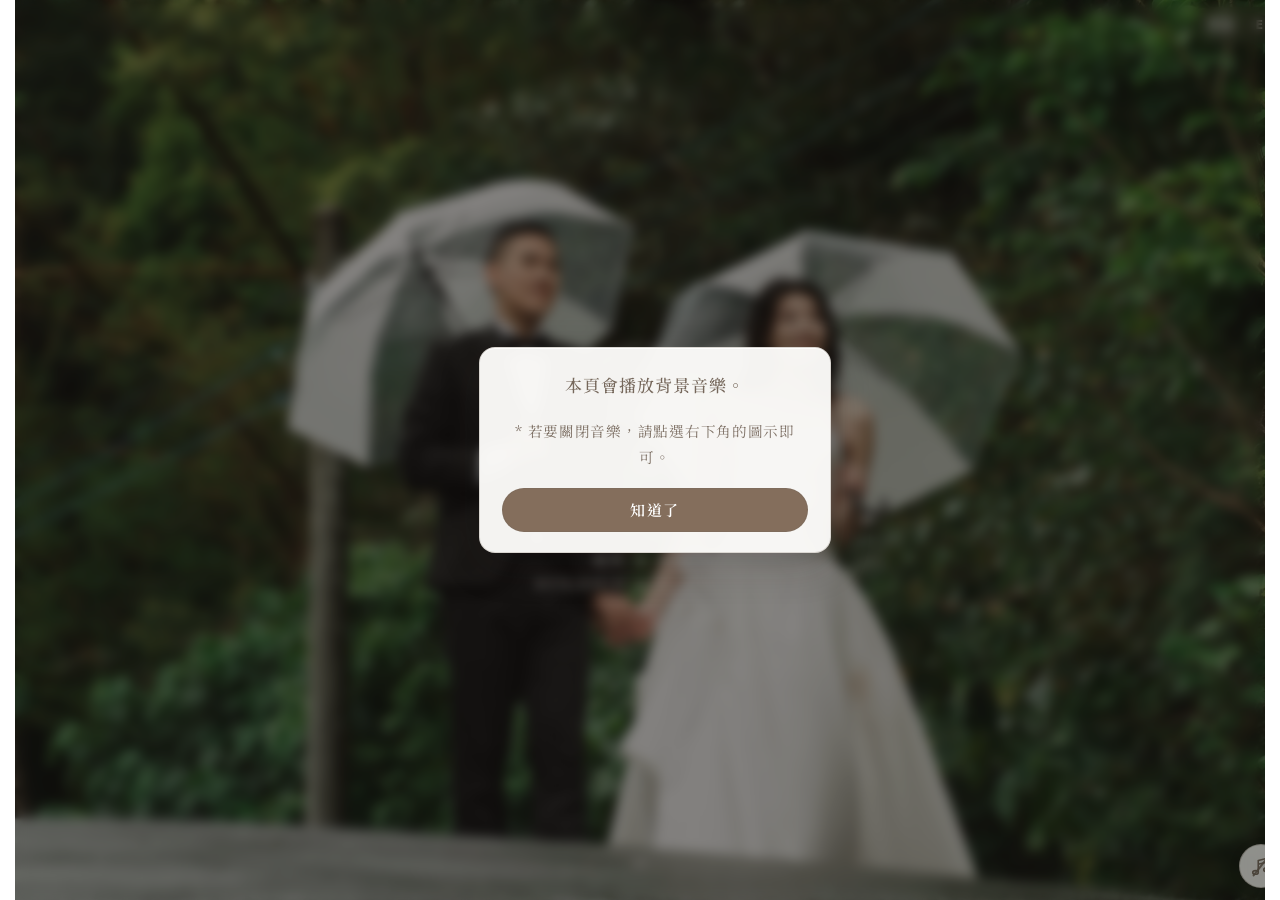
==== commit a6602557: "add english" ====
--- a/form/index.html
+++ b/form/index.html
@@ -1,7 +1,18 @@
 <!DOCTYPE html>
-<html lang="zh-Hant">
+<html
+  lang="zh-Hant"
+  data-doc-title-zh="Benjamin and Ellen｜婚禮邀請函"
+  data-doc-title-en="Benjamin and Ellen | Wedding invitation"
+>
   <head>
     <meta charset="utf-8" />
+    <script>
+      (function () {
+        try {
+          if (localStorage.getItem("weddingFormLocale") === "en") document.documentElement.lang = "en";
+        } catch (e) {}
+      })();
+    </script>
     <meta name="viewport" content="width=device-width, initial-scale=1.0, viewport-fit=cover" />
     <link rel="icon" type="image/png" sizes="512x512" href="../images/favicon.png" />
     <link rel="icon" type="image/png" sizes="192x192" href="../images/favicon-192.png" />
@@ -33,192 +44,282 @@
         rsvpFormResponseUrl: "",
         rsvpFormEntries: null,
       };
+      window.WEDDING_FORM_MAP = {
+        zh: {
+          src: "https://www.google.com/maps/embed?pb=!1m18!1m12!1m3!1d3614.7580642!2d121.5292725!3d25.0932318!2m3!1f0!2f0!3f0!3m2!1i1024!2i768!4f13.1!3m3!1m2!1s0x3442aea38840c8d1%3A0x8b304b3001673820!2sRenaissance%20Taipei%20Shihlin%20Hotel!5e0!3m2!1szh-TW!2stw!4v1700000000000!5m2!1szh-TW!2stw",
+          title: "台北士林萬麗酒店（婚宴會場）",
+        },
+        en: {
+          src: "https://www.google.com/maps/embed?pb=!1m18!1m12!1m3!1d3614.7580642!2d121.5292725!3d25.0932318!2m3!1f0!2f0!3f0!3m2!1i1024!2i768!4f13.1!3m3!1m2!1s0x3442aea38840c8d1%3A0x8b304b3001673820!2sRenaissance%20Taipei%20Shihlin%20Hotel!5e0!3m2!1sen!2stw!4v1700000000000!5m2!1sen!2stw",
+          title: "Renaissance Taipei Shihlin Hotel (wedding venue)",
+        },
+      };
     </script>
   </head>
-  <body>
+  <body class="page-form">
+    <nav class="form-lang-switch" aria-label="語言 / Language">
+      <button type="button" class="form-lang-switch__btn" data-form-lang="zh" aria-pressed="true" lang="zh-Hant">
+        中文
+      </button>
+      <span class="form-lang-switch__sep" aria-hidden="true">·</span>
+      <button type="button" class="form-lang-switch__btn" data-form-lang="en" aria-pressed="false" lang="en">EN</button>
+    </nav>
     <div class="bg" id="homebg"></div>
     <div class="bg" id="secondbg"></div>
 
     <audio preload="auto" playsinline autoplay loop></audio>
 
     <div class="page-scroll">
-    <header id="header" class="mobile-snap-section">
-      <img
-        class="header__monogram"
-        src="../images/logo.png"
-        alt=""
-        width="3000"
-        height="200"
-      />
-      <h1 class="header__title">
-        <span class="header__date">2026.10.03</span>
-        <span class="header__names header__names--aligned" lang="zh-Hant">
-          <span class="header__name-part">建邦</span>
-          <span class="header__name-amp">&amp;</span>
-          <span class="header__name-part">佳螢</span>
-        </span>
-        <span class="header__names header__names--aligned">
-          <span class="header__name-part">Benjamin</span>
-          <span class="header__name-amp">&amp;</span>
-          <span class="header__name-part">Ellen</span>
-        </span>
-      </h1>
-      <a
-        class="header__scroll"
-        href="javascript:void(0)"
-        onclick="JumpTo('intro')"
-        aria-label="捲動至下方內容"
-      >
-        <span id="scroll-line" class="header__scroll-arrow" aria-hidden="true">
-          <svg xmlns="http://www.w3.org/2000/svg" viewBox="0 0 24 22" fill="none" focusable="false">
-            <path
-              d="M6 8l6 8 6-8"
-              stroke="currentColor"
-              stroke-width="2"
-              stroke-linecap="round"
-              stroke-linejoin="round"
-            />
-          </svg>
-        </span>
-      </a>
-    </header>
-
-    <div id="intro" class="panel-card panel-card--invite mobile-snap-section">
-      <div class="intro-box intro-box--unified">
-        <figure class="intro-photo">
-          <img src="../images/invite2-web.jpg" alt="" width="908" height="1198" loading="lazy" />
-        </figure>
-        <div class="intro-content intro-content--unified">
-          <p lang="zh-Hant">
-            <span class="intro-content__lede">「古靈精怪的她 x 溫暖幽默的他」</span>
-            <span class="intro-content__divider" aria-hidden="true">✦──────── ♥ ────────✦</span>
-            那段異國、異地的七年時光，我們隔著螢幕與城市，陪伴彼此、見證了最青澀的成長。<br />
-            就在相識的第十年，我們決定帶著這份無可取代的默契，堅定地邁向人生下一個篇章.ᐟ.ᐟ
+      <header id="header" class="mobile-snap-section">
+        <img
+          class="header__monogram"
+          src="../images/logo.png"
+          alt=""
+          width="3000"
+          height="200"
+        />
+        <h1 class="header__title">
+          <span class="header__date">2026.10.03</span>
+          <span class="header__names header__names--aligned" lang="zh-Hant">
+            <span class="header__name-part">建邦</span>
+            <span class="header__name-amp">&amp;</span>
+            <span class="header__name-part">佳螢</span>
+          </span>
+          <span class="header__names header__names--aligned">
+            <span class="header__name-part">Benjamin</span>
+            <span class="header__name-amp">&amp;</span>
+            <span class="header__name-part">Ellen</span>
+          </span>
+        </h1>
+        <a
+          id="form-header-scroll"
+          class="header__scroll"
+          href="javascript:void(0)"
+          onclick="JumpTo('intro')"
+          aria-label="捲動至下方內容"
+        >
+          <span id="scroll-line" class="header__scroll-arrow" aria-hidden="true">
+            <svg xmlns="http://www.w3.org/2000/svg" viewBox="0 0 24 22" fill="none" focusable="false">
+              <path
+                d="M6 8l6 8 6-8"
+                stroke="currentColor"
+                stroke-width="2"
+                stroke-linecap="round"
+                stroke-linejoin="round"
+              />
+            </svg>
+          </span>
+        </a>
+      </header>
+
+      <div id="intro" class="panel-card panel-card--invite mobile-snap-section">
+        <div class="intro-box intro-box--unified">
+          <figure class="intro-photo">
+            <img src="../images/invite2-web.jpg" alt="" width="908" height="1198" loading="lazy" />
+          </figure>
+          <div class="intro-content intro-content--unified">
+            <div data-form-lang="zh" lang="zh-Hant">
+              <p lang="zh-Hant">
+                <span class="intro-content__lede">「古靈精怪的她 x 溫暖幽默的他」</span>
+                <span class="intro-content__divider" aria-hidden="true">✦──────── ♥ ────────✦</span>
+                那段異國、異地的七年時光，我們隔著螢幕與城市，陪伴彼此、見證了最青澀的成長。<br />
+                就在相識的第十年，我們決定帶著這份無可取代的默契，堅定地邁向人生下一個篇章.ᐟ.ᐟ
+              </p>
+            </div>
+            <div data-form-lang="en" lang="en">
+              <p>
+                <span class="intro-content__lede">“Her wild heart × His quiet warmth”</span>
+                <span class="intro-content__divider" aria-hidden="true">✦──────── ♥ ────────✦</span>
+                Seven years apart in different countries and cities, yet always side by side<br />
+                A decade after we first met, we’re carrying this bond into the next chapter of our lives.ᐟᐟ
+              </p>
+            </div>
+          </div>
+        </div>
+      </div>
+
+      <div id="invite" class="invite panel-card panel-card--invite mobile-snap-section">
+        <div>
+          <h2 id="invite-heading" class="">we’re getting married</h2>
+          <div class="invite-img"></div>
+        </div>
+        <div data-form-lang="zh" lang="zh-Hant">
+          <p class="">
+            誠摯邀請您於 2026.10.03（六）<br />
+            蒞臨台北士林萬麗酒店<br />與我們一同分享這份喜悅
           </p>
         </div>
+        <div data-form-lang="en" lang="en">
+          <p class="">
+            We warmly invite you to join us on Saturday, October 3, 2026<br />
+            at the Renaissance Taipei Shihlin Hotel<br />to share in our joy.
+          </p>
+        </div>
       </div>
-    </div>
-
-    <div id="invite" class="invite panel-card panel-card--invite mobile-snap-section">
-      <div>
-        <h2 id="invite-heading" class="">we’re getting married</h2>
-        <div class="invite-img"></div>
+
+      <div id="RSVP" class="RSVP panel-card panel-card--cream mobile-snap-section">
+        <h2>RSVP</h2>
+        <div id="RSVParea" class="rsvp-embed-wrap">
+          <iframe
+            id="rsvp-google-form"
+            class="rsvp-google-form-frame"
+            title="婚禮 RSVP 表單"
+            loading="lazy"
+            hidden
+          ></iframe>
+          <p
+            id="rsvp-embed-unconfigured"
+            class="rsvp-embed-placeholder"
+            data-form-lang="zh"
+            lang="zh-Hant"
+            role="status"
+            hidden
+          >
+            請在頁面中的 <code>WEDDING_CONFIG.rsvpFormEmbedUrl</code> 貼上 Google 表單的嵌入網址（表單編輯畫面 → 傳送 → 嵌入 HTML → 複製
+            <code>iframe</code> 的 <code>src</code>）。
+          </p>
+          <p
+            class="rsvp-embed-placeholder"
+            data-form-lang="en"
+            lang="en"
+            role="status"
+            hidden
+          >
+            Paste your Google Form embed URL in <code>WEDDING_CONFIG.rsvpFormEmbedUrl</code> in this page (Form editor
+            → Send → Embed HTML → copy the iframe <code>src</code>).
+          </p>
+          <script>
+            (function () {
+              var cfg = window.WEDDING_CONFIG || {};
+              var url = String(cfg.rsvpFormEmbedUrl || "").trim();
+              var iframe = document.getElementById("rsvp-google-form");
+              var hints = document.querySelectorAll("#RSVParea .rsvp-embed-placeholder");
+              if (!iframe) return;
+              if (url) {
+                if (url.indexOf("docs.google.com/forms") !== -1 && url.indexOf("embedded=true") === -1) {
+                  url += (url.indexOf("?") === -1 ? "?" : "&") + "embedded=true";
+                }
+                iframe.src = url;
+                iframe.removeAttribute("hidden");
+                for (var i = 0; i < hints.length; i++) hints[i].setAttribute("hidden", "");
+              } else {
+                iframe.setAttribute("hidden", "");
+                for (var j = 0; j < hints.length; j++) hints[j].removeAttribute("hidden");
+              }
+            })();
+          </script>
+        </div>
       </div>
-      <p class="">
-        誠摯邀請您於 2026.10.03（六）<br />
-        蒞臨台北士林萬麗酒店<br />與我們一同分享這份喜悅
-      </p>
-    </div>
-
-    <div id="RSVP" class="RSVP panel-card panel-card--cream mobile-snap-section">
-      <h2>RSVP</h2>
-      <div id="RSVParea" class="rsvp-embed-wrap">
-        <iframe
-          id="rsvp-google-form"
-          class="rsvp-google-form-frame"
-          title="婚禮 RSVP 表單"
-          loading="lazy"
-          hidden
-        ></iframe>
-        <p id="rsvp-embed-unconfigured" class="rsvp-embed-placeholder" role="status" hidden>
-          請在頁面中的 <code>WEDDING_CONFIG.rsvpFormEmbedUrl</code> 貼上 Google 表單的嵌入網址（表單編輯畫面 → 傳送 → 嵌入 HTML → 複製
-          <code>iframe</code> 的 <code>src</code>）。
-        </p>
-        <script>
-          (function () {
-            var cfg = window.WEDDING_CONFIG || {};
-            var url = String(cfg.rsvpFormEmbedUrl || "").trim();
-            var iframe = document.getElementById("rsvp-google-form");
-            var hint = document.getElementById("rsvp-embed-unconfigured");
-            if (!iframe) return;
-            if (url) {
-              if (url.indexOf("docs.google.com/forms") !== -1 && url.indexOf("embedded=true") === -1) {
-                url += (url.indexOf("?") === -1 ? "?" : "&") + "embedded=true";
-              }
-              iframe.src = url;
-              iframe.removeAttribute("hidden");
-              if (hint) hint.setAttribute("hidden", "");
-            } else {
-              iframe.setAttribute("hidden", "");
-              if (hint) hint.removeAttribute("hidden");
-            }
-          })();
-        </script>
+
+      <div id="transportation" class="panel-card panel-card--cream mobile-snap-section">
+        <h2>Transportation</h2>
+        <div id="transportation-box">
+          <div class="map map--embed">
+            <iframe
+              id="form-map-iframe"
+              title="台北士林萬麗酒店（婚宴會場）"
+              width="600"
+              height="380"
+              style="border: 0"
+              loading="lazy"
+              allowfullscreen
+              referrerpolicy="no-referrer-when-downgrade"
+              src="https://www.google.com/maps/embed?pb=!1m18!1m12!1m3!1d3614.7580642!2d121.5292725!3d25.0932318!2m3!1f0!2f0!3f0!3m2!1i1024!2i768!4f13.1!3m3!1m2!1s0x3442aea38840c8d1%3A0x8b304b3001673820!2sRenaissance%20Taipei%20Shihlin%20Hotel!5e0!3m2!1szh-TW!2stw!4v1700000000000!5m2!1szh-TW!2stw"
+            ></iframe>
+          </div>
+          <div id="transportation-content">
+            <div class="theplace">
+              <a
+                class="map-open-link"
+                href="https://maps.app.goo.gl/BJDL7HwtyefeuzyX6"
+                target="_blank"
+                rel="noopener noreferrer"
+              >
+                <span class="theplace__zh" lang="zh-Hant">台北士林萬麗酒店</span>
+                <span class="theplace__en" lang="en">Renaissance Taipei Shihlin Hotel</span>
+              </a>
+            </div>
+            <div data-form-lang="zh" lang="zh-Hant">
+              <div class="guide">
+                <div>
+                  <svg xmlns="http://www.w3.org/2000/svg" viewBox="0 0 384 512" fill="currentColor" width="14px" height="14px" style="padding-top: 7px">
+                    <path
+                      d="M215.7 499.2C267 435 384 279.4 384 192C384 86 298 0 192 0S0 86 0 192c0 87.4 117 243 168.3 307.2c12.3 15.3 35.1 15.3 47.4 0zM192 128a64 64 0 1 1 0 128 64 64 0 1 1 0-128z"
+                    ></path>
+                  </svg>
+                </div>
+                <div>台北市士林區中山北路五段 470 巷 8 號</div>
+
+                <div>
+                  <svg xmlns="http://www.w3.org/2000/svg" viewBox="0 0 448 512" fill="currentColor" width="14px" height="14px" style="padding-top: 7px">
+                    <path
+                      d="M96 0C43 0 0 43 0 96L0 352c0 48 35.2 87.7 81.1 94.9l-46 46C28.1 499.9 33.1 512 43 512l39.7 0c8.5 0 16.6-3.4 22.6-9.4L160 448l128 0 54.6 54.6c6 6 14.1 9.4 22.6 9.4l39.7 0c10 0 15-12.1 7.9-19.1l-46-46c46-7.1 81.1-46.9 81.1-94.9l0-256c0-53-43-96-96-96L96 0zM64 96c0-17.7 14.3-32 32-32l256 0c17.7 0 32 14.3 32 32l0 96c0 17.7-14.3 32-32 32L96 224c-17.7 0-32-14.3-32-32l0-96zM224 288a48 48 0 1 1 0 96 48 48 0 1 1 0-96z"
+                    ></path>
+                  </svg>
+                </div>
+                <div>
+                  搭乘捷運至士林站,由2號出口出站,步行約8分鐘即可抵達 <br />
+                </div>
+                <div>
+                  <svg xmlns="http://www.w3.org/2000/svg" viewBox="0 0 512 512" fill="currentColor" width="14px" height="14px" style="padding-top: 7px">
+                    <path
+                      d="M135.2 117.4L109.1 192l293.8 0-26.1-74.6C372.3 104.6 360.2 96 346.6 96L165.4 96c-13.6 0-25.7 8.6-30.2 21.4zM39.6 196.8L74.8 96.3C88.3 57.8 124.6 32 165.4 32l181.2 0c40.8 0 77.1 25.8 90.6 64.3l35.2 100.5c23.2 9.6 39.6 32.5 39.6 59.2l0 144 0 48c0 17.7-14.3 32-32 32l-32 0c-17.7 0-32-14.3-32-32l0-48L96 400l0 48c0 17.7-14.3 32-32 32l-32 0c-17.7 0-32-14.3-32-32l0-48L0 256c0-26.7 16.4-49.6 39.6-59.2zM128 288a32 32 0 1 0 -64 0 32 32 0 1 0 64 0zm288 32a32 32 0 1 0 0-64 32 32 0 1 0 0 64z"
+                    ></path>
+                  </svg>
+                </div>
+                <div>
+                  自行開車前往者,可將車輛停放於士林萬麗停車場 <br />
+                </div>
+              </div>
+            </div>
+            <div data-form-lang="en" lang="en">
+              <div class="guide">
+                <div>
+                  <svg xmlns="http://www.w3.org/2000/svg" viewBox="0 0 384 512" fill="currentColor" width="14px" height="14px" style="padding-top: 7px">
+                    <path
+                      d="M215.7 499.2C267 435 384 279.4 384 192C384 86 298 0 192 0S0 86 0 192c0 87.4 117 243 168.3 307.2c12.3 15.3 35.1 15.3 47.4 0zM192 128a64 64 0 1 1 0 128 64 64 0 1 1 0-128z"
+                    ></path>
+                  </svg>
+                </div>
+                <div>No. 8, Lane 470, Section 5, Zhongshan North Road, Shilin District, Taipei City</div>
+
+                <div>
+                  <svg xmlns="http://www.w3.org/2000/svg" viewBox="0 0 448 512" fill="currentColor" width="14px" height="14px" style="padding-top: 7px">
+                    <path
+                      d="M96 0C43 0 0 43 0 96L0 352c0 48 35.2 87.7 81.1 94.9l-46 46C28.1 499.9 33.1 512 43 512l39.7 0c8.5 0 16.6-3.4 22.6-9.4L160 448l128 0 54.6 54.6c6 6 14.1 9.4 22.6 9.4l39.7 0c10 0 15-12.1 7.9-19.1l-46-46c46-7.1 81.1-46.9 81.1-94.9l0-256c0-53-43-96-96-96L96 0zM64 96c0-17.7 14.3-32 32-32l256 0c17.7 0 32 14.3 32 32l0 96c0 17.7-14.3 32-32 32L96 224c-17.7 0-32-14.3-32-32l0-96zM224 288a48 48 0 1 1 0 96 48 48 0 1 1 0-96z"
+                    ></path>
+                  </svg>
+                </div>
+                <div>
+                  Take the MRT to Shilin Station, use Exit 2, then walk about 8 minutes to the hotel.<br />
+                </div>
+                <div>
+                  <svg xmlns="http://www.w3.org/2000/svg" viewBox="0 0 512 512" fill="currentColor" width="14px" height="14px" style="padding-top: 7px">
+                    <path
+                      d="M135.2 117.4L109.1 192l293.8 0-26.1-74.6C372.3 104.6 360.2 96 346.6 96L165.4 96c-13.6 0-25.7 8.6-30.2 21.4zM39.6 196.8L74.8 96.3C88.3 57.8 124.6 32 165.4 32l181.2 0c40.8 0 77.1 25.8 90.6 64.3l35.2 100.5c23.2 9.6 39.6 32.5 39.6 59.2l0 144 0 48c0 17.7-14.3 32-32 32l-32 0c-17.7 0-32-14.3-32-32l0-48L96 400l0 48c0 17.7-14.3 32-32 32l-32 0c-17.7 0-32-14.3-32-32l0-48L0 256c0-26.7 16.4-49.6 39.6-59.2zM128 288a32 32 0 1 0 -64 0 32 32 0 1 0 64 0zm288 32a32 32 0 1 0 0-64 32 32 0 1 0 0 64z"
+                    ></path>
+                  </svg>
+                </div>
+                <div>
+                  If you’re driving, you may park at the hotel parking garage.<br />
+                </div>
+              </div>
+            </div>
+          </div>
+        </div>
       </div>
-    </div>
-
-    <div id="transportation" class="panel-card panel-card--cream mobile-snap-section">
-      <h2>Transportation</h2>
-      <div id="transportation-box">
-        <div class="map map--embed">
-          <iframe
-            title="台北士林萬麗酒店（婚宴會場）"
-            width="600"
-            height="380"
-            style="border: 0"
-            loading="lazy"
-            allowfullscreen
-            referrerpolicy="no-referrer-when-downgrade"
-            src="https://www.google.com/maps/embed?pb=!1m18!1m12!1m3!1d3614.7580642!2d121.5292725!3d25.0932318!2m3!1f0!2f0!3f0!3m2!1i1024!2i768!4f13.1!3m3!1m2!1s0x3442aea38840c8d1%3A0x8b304b3001673820!2sRenaissance%20Taipei%20Shihlin%20Hotel!5e0!3m2!1szh-TW!2stw!4v1700000000000!5m2!1szh-TW!2stw"
-          ></iframe>
-        </div>
-        <div id="transportation-content">
-          <div class="theplace">
-            <a
-              class="map-open-link"
-              href="https://maps.app.goo.gl/BJDL7HwtyefeuzyX6"
-              target="_blank"
-              rel="noopener noreferrer"
-            >
-              <span class="theplace__zh" lang="zh-Hant">台北士林萬麗酒店</span>
-              <span class="theplace__en" lang="en">Renaissance Taipei Shihlin Hotel</span>
-            </a>
-          </div>
-          <div class="guide">
-            <div>
-              <svg xmlns="http://www.w3.org/2000/svg" viewBox="0 0 384 512" fill="currentColor" width="14px" height="14px" style="padding-top: 7px">
-                <path
-                  d="M215.7 499.2C267 435 384 279.4 384 192C384 86 298 0 192 0S0 86 0 192c0 87.4 117 243 168.3 307.2c12.3 15.3 35.1 15.3 47.4 0zM192 128a64 64 0 1 1 0 128 64 64 0 1 1 0-128z"
-                ></path>
-              </svg>
-            </div>
-            <div>台北市士林區中山北路五段 470 巷 8 號</div>
-
-            <div>
-              <svg xmlns="http://www.w3.org/2000/svg" viewBox="0 0 448 512" fill="currentColor" width="14px" height="14px" style="padding-top: 7px">
-                <path
-                  d="M96 0C43 0 0 43 0 96L0 352c0 48 35.2 87.7 81.1 94.9l-46 46C28.1 499.9 33.1 512 43 512l39.7 0c8.5 0 16.6-3.4 22.6-9.4L160 448l128 0 54.6 54.6c6 6 14.1 9.4 22.6 9.4l39.7 0c10 0 15-12.1 7.9-19.1l-46-46c46-7.1 81.1-46.9 81.1-94.9l0-256c0-53-43-96-96-96L96 0zM64 96c0-17.7 14.3-32 32-32l256 0c17.7 0 32 14.3 32 32l0 96c0 17.7-14.3 32-32 32L96 224c-17.7 0-32-14.3-32-32l0-96zM224 288a48 48 0 1 1 0 96 48 48 0 1 1 0-96z"
-                ></path>
-              </svg>
-            </div>
-            <div>
-              搭乘捷運至士林站,由2號出口出站,步行約8分鐘即可抵達 <br />
-            </div>
-            <div>
-              <svg xmlns="http://www.w3.org/2000/svg" viewBox="0 0 512 512" fill="currentColor" width="14px" height="14px" style="padding-top: 7px">
-                <path
-                  d="M135.2 117.4L109.1 192l293.8 0-26.1-74.6C372.3 104.6 360.2 96 346.6 96L165.4 96c-13.6 0-25.7 8.6-30.2 21.4zM39.6 196.8L74.8 96.3C88.3 57.8 124.6 32 165.4 32l181.2 0c40.8 0 77.1 25.8 90.6 64.3l35.2 100.5c23.2 9.6 39.6 32.5 39.6 59.2l0 144 0 48c0 17.7-14.3 32-32 32l-32 0c-17.7 0-32-14.3-32-32l0-48L96 400l0 48c0 17.7-14.3 32-32 32l-32 0c-17.7 0-32-14.3-32-32l0-48L0 256c0-26.7 16.4-49.6 39.6-59.2zM128 288a32 32 0 1 0 -64 0 32 32 0 1 0 64 0zm288 32a32 32 0 1 0 0-64 32 32 0 1 0 0 64z"
-                ></path>
-              </svg>
-            </div>
-            <div>
-              自行開車前往者,可將車輛停放於士林萬麗停車場 <br />
-            </div>
-          </div>
-        </div>
-      </div>
-    </div>
-
-    <footer class="panel-card--footer">
-      <div>2026.10.03 期待與大家見面♡</div>
-      <img
-        class="footer__monogram"
-        src="../images/logo.png"
-        alt=""
-        width="3000"
-        height="200"
-      />
-    </footer>
+
+      <footer id="footer" class="panel-card--footer">
+        <div data-form-lang="zh" lang="zh-Hant">2026.10.03 期待與大家見面♡</div>
+        <div data-form-lang="en" lang="en">October 3, 2026 — We can’t wait to see you ♡</div>
+        <img
+          class="footer__monogram"
+          src="../images/logo.png"
+          alt=""
+          width="3000"
+          height="200"
+        />
+      </footer>
     </div>
 
     <script src="../js/jquery-3.4.1.js"></script>
--- a/css/wedding.css
+++ b/css/wedding.css
@@ -1,4 +1,4 @@
-@import url('https://fonts.googleapis.com/css2?family=Aboreto&family=Noto+Serif+TC:wght@400;500;600;700;900&family=Petit+Formal+Script&display=swap');
+@import url('https://fonts.googleapis.com/css2?family=Aboreto&family=Cormorant+Garamond:wght@400;500;600;700&family=DM+Sans:wght@400;500;600&family=Lora:ital,wght@0,400;0,500;0,600;0,700;1,500&family=Noto+Serif+TC:wght@400;500;600;700;900&family=Petit+Formal+Script&display=swap');
 
 /* Palette: c1 lightest → c4 accent (body text uses harmonized ink for contrast) */
 :root {
@@ -66,6 +66,27 @@
     line-height: 2;
 }
 
+/* English document language: Latin serif + looser tracking (not /form/ — see next rule) */
+html[lang="en"] body {
+    font-family: "Cormorant Garamond", "Noto Serif TC", Georgia, "Times New Roman", serif;
+    font-weight: 500;
+    font-size: 15px;
+    letter-spacing: 0.04em;
+    text-indent: 0;
+}
+
+/*
+ * /form/ toggles <html lang> in place: keep the same body rhythm as Chinese (tracking, size, weight)
+ * so layout/spacing matches; English copy still uses Lora / DM Sans etc. from panels.css on those blocks.
+ */
+html[lang="en"] body.page-form {
+    font-family: 'Aboreto', 'Noto Serif TC', serif;
+    font-weight: 600;
+    font-size: 14px;
+    letter-spacing: 3px;
+    text-indent: 3px;
+}
+
 ::selection{
     color: var(--mt-ink);
     background-color: rgba(var(--c4), 0.35);
@@ -206,6 +227,36 @@
         box-sizing: border-box;
     }
 
+    /* Snap aligns the border box to the scrollport top; without this, margin-top
+       sits above the snap point and scrolls away, so cards look flush to the top.
+       Home `.mobile-snap-slot` is excluded: short cards are flex-centered in the
+       viewport — scroll-margin here adds uneven top gap vs bottom. */
+    /* Exclude #intro / #invite: they are full-viewport transparent steps on /form/; scroll-margin-top
+       here offset the snap by ~safe-area while min-height stayed 100svh, hiding the bottom copy. */
+    .page-scroll > .mobile-snap-section:not(#header):not(.mobile-snap-slot):not(#intro):not(#invite) {
+        scroll-margin-top: max(1.25rem, calc(env(safe-area-inset-top, 0px) + 0.75rem));
+    }
+
+    /*
+     * Form: invite/intro use a transparent shell — if the snap section were shorter
+     * than the viewport, the next opaque card would peek under. Center content in
+     * the full-height step.
+     */
+    body:not(.page-home) #intro.panel-card.panel-card--invite,
+    body:not(.page-home) #invite.panel-card.panel-card--invite {
+        justify-content: center;
+    }
+
+    /*
+     * Form: Transportation is the same node as the snap section; min-height 100vh
+     * stretches the cream card taller than its copy and leaves a large empty band
+     * inside the card. Opaque block — safe to shrink. Home wraps this in
+     * `.mobile-snap-slot`, so only the form matches `.mobile-snap-section` here.
+     */
+    body:not(.page-home) #transportation.panel-card.mobile-snap-section {
+        min-height: unset;
+    }
+
     /*
      * Mandatory snap otherwise has no valid position past the last full section,
      * so the browser snaps back (e.g. to transportation). End-align the footer so
@@ -231,6 +282,7 @@
     body.page-home .page-scroll > .mobile-snap-slot > .panel-card {
         margin-block: 0;
         width: 100%;
+        flex-shrink: 0;
     }
 }
 
@@ -525,7 +577,7 @@
     flex-direction: column;
     flex-wrap: nowrap;
     align-items: center;
-    justify-content: center;
+    justify-content: flex-start;
     position: relative;
 }
 
@@ -587,7 +639,7 @@
 #transportation-content {
     display: flex;
     flex-direction: column;
-    justify-content: center;
+    justify-content: flex-start;
 }
 
 .guide{
@@ -1529,6 +1581,13 @@
     margin: 0 0 1.15rem;
 }
 
+.wedding-audio-hint__text--note {
+    font-size: 0.86em;
+    font-weight: 400;
+    letter-spacing: 0.05em;
+    opacity: 0.92;
+}
+
 .wedding-audio-hint__btn {
     display: block;
     width: 100%;
--- a/css/panels.css
+++ b/css/panels.css
@@ -69,8 +69,8 @@
   display: flex;
   flex-direction: column;
   align-items: center;
-  gap: 0.5rem;
-  margin: 0.5rem 0 0;
+  gap: 0.32rem;
+  margin: 0.3rem 0 0;
   text-align: center;
   font-size: inherit;
   font-weight: 400;
@@ -129,6 +129,15 @@
   text-transform: none;
 }
 
+#header .header__names:not([lang="zh-Hant"]) {
+  font-family: "Cormorant Garamond", "Noto Serif TC", Georgia, serif;
+}
+
+/* Form (/form/): hero title fonts stay like Chinese layout when UI language is EN */
+body.page-form #header .header__names:not([lang="zh-Hant"]) {
+  font-family: system-ui, -apple-system, "Segoe UI", sans-serif;
+}
+
 #header .header__scroll {
   position: absolute;
   left: 50%;
@@ -142,6 +151,75 @@
 
 #header #scroll-line {
   color: rgba(255, 248, 242, 0.92);
+}
+
+/*
+ * Form + home: show one language at a time.
+ * Use :lang() + [lang] so toggling document.documentElement.lang always matches; wedding.js also sets [hidden].
+ */
+html:lang(zh-Hant) [data-form-lang="en"]:not(.form-lang-switch__btn),
+html[lang="zh-Hant"] [data-form-lang="en"]:not(.form-lang-switch__btn),
+html:lang(zh) [data-form-lang="en"]:not(.form-lang-switch__btn),
+html[lang="zh"] [data-form-lang="en"]:not(.form-lang-switch__btn) {
+  display: none !important;
+}
+
+html:lang(en) [data-form-lang="zh"]:not(.form-lang-switch__btn),
+html[lang="en"] [data-form-lang="zh"]:not(.form-lang-switch__btn) {
+  display: none !important;
+}
+
+/* Form + home: fixed zh / en switch */
+.form-lang-switch {
+  position: fixed;
+  top: max(0.45rem, env(safe-area-inset-top, 0px));
+  right: max(0.45rem, env(safe-area-inset-right, 0px));
+  z-index: 20;
+  display: flex;
+  align-items: center;
+  gap: 0.28em;
+  padding: 0.32rem 0.62rem;
+  border-radius: 999px;
+  font-family: system-ui, -apple-system, "Segoe UI", sans-serif;
+  font-size: 0.72rem;
+  letter-spacing: 0.08em;
+  background: rgba(42, 32, 26, 0.42);
+  backdrop-filter: blur(10px);
+  -webkit-backdrop-filter: blur(10px);
+  box-shadow: 0 1px 14px rgba(40, 28, 22, 0.18);
+}
+
+.form-lang-switch__btn {
+  margin: 0;
+  padding: 0.12em 0.28em;
+  border: none;
+  border-radius: 999px;
+  background: transparent;
+  color: rgba(255, 246, 238, 0.92);
+  font: inherit;
+  font-size: inherit;
+  letter-spacing: inherit;
+  cursor: pointer;
+  -webkit-tap-highlight-color: transparent;
+}
+
+.form-lang-switch__btn:hover,
+.form-lang-switch__btn:focus-visible {
+  color: #fff;
+  outline: none;
+  text-decoration: underline;
+  text-underline-offset: 3px;
+}
+
+.form-lang-switch__btn[aria-pressed="true"] {
+  color: #fff;
+  font-weight: 600;
+  background: rgba(255, 255, 255, 0.12);
+}
+
+.form-lang-switch__sep {
+  color: rgba(255, 240, 230, 0.5);
+  user-select: none;
 }
 
 /* Shared “floating card” shell */
@@ -180,7 +258,7 @@
   width: fit-content;
   max-width: 100%;
   margin-top: 0;
-  margin-bottom: 0.75rem;
+  margin-bottom: 0.4rem;
   margin-left: auto;
   margin-right: auto;
   padding-right: 1.2rem;
@@ -213,7 +291,7 @@
   position: relative;
   top: auto;
   left: auto;
-  margin: 0 auto 0.6rem;
+  margin: 0 auto 0.38rem;
   z-index: 2;
   white-space: normal;
   text-align: center;
@@ -332,8 +410,8 @@
 #intro.panel-card.panel-card--invite {
   position: relative;
   z-index: 5;
-  padding-top: 4rem;
-  padding-bottom: 4rem;
+  padding-top: 2.65rem;
+  padding-bottom: 2.65rem;
   max-width: 100%;
   width: 100%;
   margin-inline: 0;
@@ -349,6 +427,12 @@
   align-items: center;
   flex-wrap: nowrap;
   gap: 0;
+  /* Legacy #invite / #intro use overflow:hidden — clips last lines when flex/snap layout is tight */
+  overflow: visible;
+}
+
+#invite.panel-card.panel-card--invite {
+  gap: 0.45rem;
 }
 
 #intro.panel-card.panel-card--invite {
@@ -357,13 +441,17 @@
 
 /* Invite window — same width scale as .intro-photo */
 #invite.panel-card.panel-card--invite > div {
+  display: flex;
+  flex-direction: column;
+  align-items: center;
+  gap: 0.4rem;
   width: min(42rem, 100%);
   max-width: 100%;
   box-sizing: border-box;
 }
 
 #invite.panel-card.panel-card--invite .invite-img {
-  width: min(280px, 72vw);
+  width: min(252px, 64vw);
   max-width: 100%;
 }
 
@@ -412,7 +500,7 @@
   align-self: stretch;
   width: 100%;
   box-sizing: border-box;
-  padding: clamp(1.35rem, 3.5vw, 2rem) clamp(1.1rem, 3vw, 1.75rem) clamp(1.5rem, 3vw, 2.1rem);
+  padding: clamp(1rem, 2.8vw, 1.55rem) clamp(1.1rem, 3vw, 1.75rem) clamp(1.2rem, 2.8vw, 1.75rem);
   text-align: center;
   line-height: 1.85;
   letter-spacing: 0.06em;
@@ -449,7 +537,7 @@
   }
 
   #invite.panel-card.panel-card--invite .invite-img {
-    width: min(340px, 52%);
+    width: min(304px, 46%);
   }
 }
 
@@ -465,8 +553,8 @@
 
 /* Schedule */
 #schedule.panel-card {
-  padding-top: 3rem;
-  padding-bottom: 6rem;
+  padding-top: 1.85rem;
+  padding-bottom: 4.75rem;
   background: linear-gradient(180deg, rgba(var(--c1), 0.98) 0%, rgba(var(--c2), 0.95) 100%);
 }
 
@@ -476,24 +564,24 @@
 
 @media screen and (max-width: 799px) {
   #schedule.panel-card #timeline {
-    padding-top: 1.25rem;
+    padding-top: 0.65rem;
   }
 
   #schedule.panel-card #timeline::before {
-    top: 3.6rem;
+    top: 2.65rem;
   }
 }
 
 @media screen and (min-width: 800px) {
   #schedule.panel-card #timeline {
-    padding-top: 1.25rem;
+    padding-top: 0.65rem;
   }
 }
 
 /* Transportation — same treatment as Schedule */
 #transportation.panel-card {
-  padding-top: 3rem;
-  padding-bottom: 6rem;
+  padding-top: 1.85rem;
+  padding-bottom: 2.65rem;
   background: linear-gradient(180deg, rgba(var(--c1), 0.98) 0%, rgba(var(--c2), 0.95) 100%);
 }
 
@@ -507,6 +595,7 @@
   display: flex;
   flex-direction: column;
   align-items: center;
+  justify-content: flex-start;
   padding: 0;
   background: transparent;
   border-radius: 0;
@@ -527,6 +616,55 @@
   justify-content: flex-start;
   padding: 0.85rem 1rem 0.35rem;
   max-width: min(36rem, 100%);
+}
+
+html[lang="en"] #transportation.panel-card #transportation-content {
+  font-family: "Cormorant Garamond", "Noto Serif TC", Georgia, serif;
+  letter-spacing: 0.06em;
+}
+
+html[lang="en"] #transportation.panel-card .theplace .map-open-link {
+  font-family: "Cormorant Garamond", "Noto Serif TC", Georgia, serif;
+}
+
+html[lang="en"] #transportation.panel-card .theplace__zh {
+  font-family: "Noto Serif TC", "Songti TC", serif;
+}
+
+html[lang="en"] body:not(.page-form) #header .header__date {
+  font-family: "Cormorant Garamond", Georgia, serif;
+}
+
+/* English form: story + invite copy — Lora (readable editorial serif) */
+html[lang="en"] #intro.panel-card.panel-card--invite .intro-content.intro-content--unified,
+html[lang="en"] #intro.panel-card.panel-card--invite .intro-content.intro-content--unified p {
+  font-family: "Lora", Georgia, "Times New Roman", serif;
+  font-weight: 400;
+  letter-spacing: 0.02em;
+}
+
+html[lang="en"]
+  #intro.panel-card.panel-card--invite
+  .intro-content.intro-content--unified
+  p
+  .intro-content__lede {
+  font-weight: 500;
+  font-style: italic;
+  letter-spacing: 0.03em;
+}
+
+html[lang="en"] #invite.panel-card.panel-card--invite.invite p {
+  font-family: "Lora", Georgia, "Times New Roman", serif;
+  font-weight: 400;
+  letter-spacing: 0.025em;
+  line-height: 1.78;
+}
+
+/* English form: address / MRT / parking — DM Sans (legible, slightly softer than geometric sans) */
+html[lang="en"] #transportation.panel-card.panel-card--cream .guide {
+  font-family: "DM Sans", system-ui, -apple-system, "Segoe UI", sans-serif;
+  font-weight: 400;
+  letter-spacing: 0.02em;
 }
 
 #transportation.panel-card .theplace {
@@ -575,9 +713,9 @@
 }
 
 #transportation.panel-card .theplace__en {
-  font-family: ui-serif, "Iowan Old Style", "Palatino Linotype", "Book Antiqua", Palatino, Georgia, serif;
+  font-family: "Cormorant Garamond", ui-serif, Georgia, serif;
   font-size: 0.74em;
-  font-weight: 400;
+  font-weight: 500;
   line-height: 1.4;
   letter-spacing: 0.08em;
   color: rgba(255, 255, 255, 0.92);
@@ -655,7 +793,7 @@
 
 /* Dress code */
 #dresscode.panel-card {
-  padding: 5rem 1rem 6rem;
+  padding: 3.1rem 1rem 4.25rem;
   background: linear-gradient(165deg, rgba(var(--c1), 0.97) 0%, rgba(var(--c3), 0.94) 100%);
 }
 
@@ -664,7 +802,7 @@
   display: flex;
   flex-direction: column;
   align-items: center;
-  padding: 3.5rem 1rem 4rem;
+  padding: 2.2rem 1rem 3.1rem;
   background: linear-gradient(180deg, rgba(var(--c1), 0.98) 0%, rgba(var(--c2), 0.96) 100%);
 }
 
@@ -680,7 +818,7 @@
 
 /* Countdown */
 .countdown-area.panel-card {
-  padding: 3rem 1rem 3.5rem;
+  padding: 1.85rem 1rem 2.75rem;
   background: linear-gradient(135deg, rgba(var(--c1), 0.98) 0%, rgba(var(--c3), 0.94) 100%);
   border: 1px solid rgba(var(--c2), 0.85);
 }
@@ -690,7 +828,16 @@
 }
 
 .countdown-area.panel-card .countdown-area-box {
-  margin-top: 0.45rem;
+  margin-top: 0.22rem;
+}
+
+/* Home countdown: English sign-off — script face; same optical size band as zh line above (.countdown-area.panel-card > p). */
+#countdown-area.panel-card > p.countdown-area__tagline .countdown-area__tagline-en {
+  font-family: "Petit Formal Script", "Cormorant Garamond", ui-serif, Georgia, serif;
+  font-size: clamp(0.875rem, 2.4vw, 1rem);
+  font-weight: 400;
+  letter-spacing: 0.06em;
+  line-height: 1.85;
 }
 
 /* RSVP — same shell size / rhythm as Transportation */
@@ -698,8 +845,8 @@
   display: flex;
   flex-direction: column;
   align-items: center;
-  padding-top: 3rem;
-  padding-bottom: 3.25rem;
+  padding-top: 1.85rem;
+  padding-bottom: 2.65rem;
   padding-left: 0;
   padding-right: 0;
   background: linear-gradient(180deg, rgba(var(--c1), 0.98) 0%, rgba(var(--c2), 0.95) 100%);
@@ -811,6 +958,14 @@
 footer.panel-card--footer > div {
   padding: 0;
   color: rgba(255, 255, 255, 0.95);
+}
+
+body.page-form footer.panel-card--footer [data-form-lang="en"],
+body.page-home footer.panel-card--footer [data-form-lang="en"] {
+  font-family: "Lora", Georgia, "Times New Roman", serif;
+  font-weight: 400;
+  letter-spacing: 0.07em;
+  line-height: 1.65;
 }
 
 footer.panel-card--footer div a:link,
@@ -910,7 +1065,7 @@
   #header .header__title {
     grid-row: 3;
     margin-top: 0;
-    gap: 0.55rem;
+    gap: 0.34rem;
   }
 
   /* Stable row height for scroll cue (clip-path animation on #scroll-line) */
@@ -970,7 +1125,7 @@
   }
 
   #invite.panel-card.panel-card--invite .invite-img {
-    width: min(270px, 78vw);
+    width: min(242px, 70vw);
   }
 
   .map.map--embed iframe {
